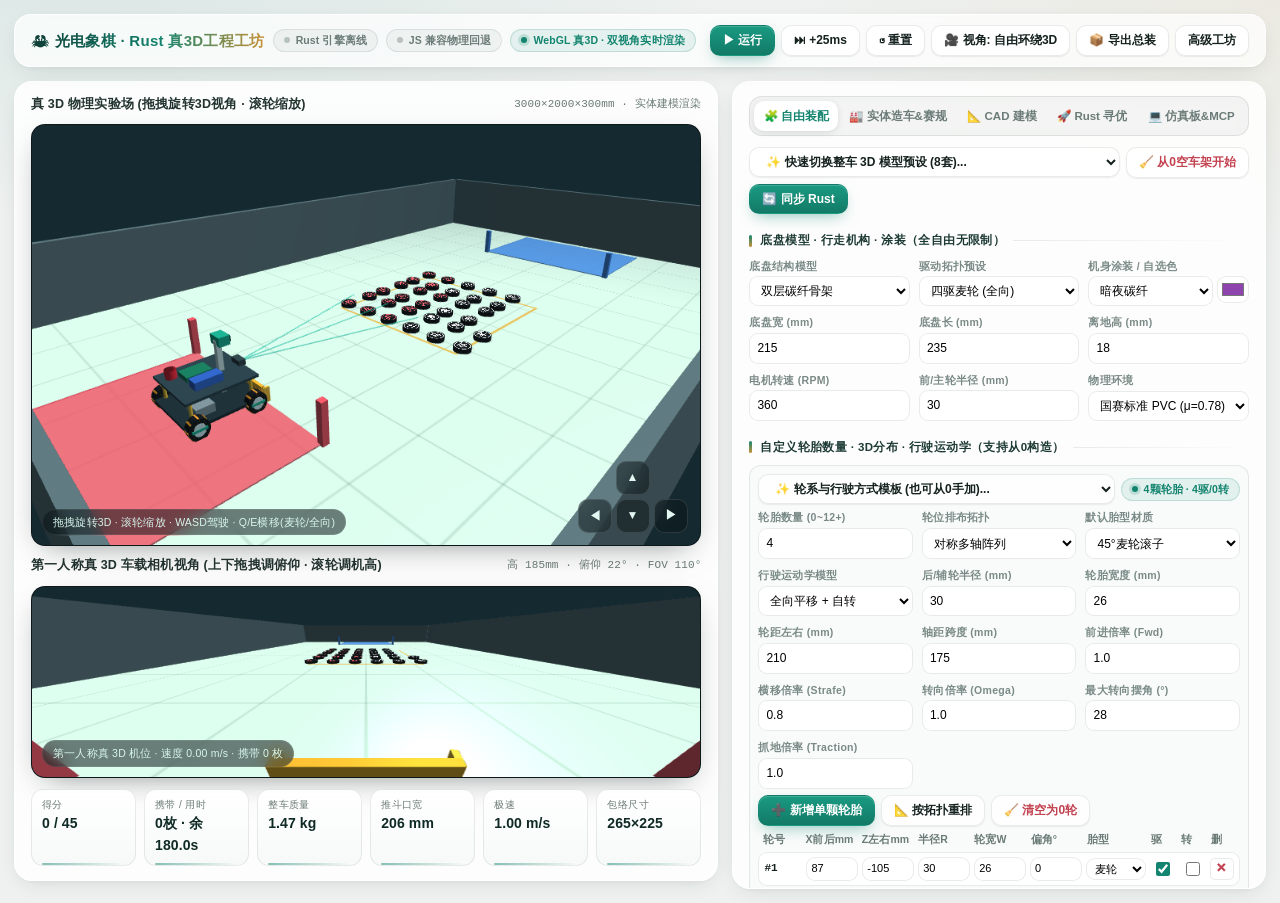
==== studio.html @ 33f1028c "feat: release Xiangqi Robot 3D Engineering Studio v1.0.0" ====
<!DOCTYPE html>
<html lang="zh-CN">
<head>
  <meta charset="UTF-8" />
  <meta name="viewport" content="width=device-width, initial-scale=1.0, maximum-scale=1.0, user-scalable=no" />
  <title>光电象棋 · Rust 真3D工程工坊</title>
  <link rel="icon" type="image/svg+xml" href="/favicon.svg" />
  <style>
    :root {
      --bg: #f3f7f5;
      --card: #ffffff;
      --ink: #132824;
      --muted: #5c7670;
      --line: #d6e4de;
      --mint: #0f9f84;
      --mint-soft: #e6f6f2;
      --red: #c93b4b;
      --dark: #0e1e24;
    }
    * { box-sizing: border-box; margin: 0; padding: 0; }
    body {
      font-family: -apple-system, BlinkMacSystemFont, "Segoe UI", "Microsoft YaHei", sans-serif;
      background: var(--bg);
      color: var(--ink);
      line-height: 1.4;
    }
    .app { max-width: 1420px; margin: 0 auto; padding: 10px; display: grid; gap: 10px; }
    .topbar {
      display: flex; flex-wrap: wrap; align-items: center; justify-content: space-between; gap: 8px;
      background: var(--card); border: 1px solid var(--line); border-radius: 12px; padding: 10px 14px;
    }
    .brand { display: flex; align-items: center; gap: 8px; flex-wrap: wrap; }
    .brand h1 { font-size: 16px; font-weight: 700; }
    .pill {
      font-size: 11px; font-weight: 700; padding: 3px 9px; border-radius: 999px;
      background: #edf3f0; color: var(--muted); border: 1px solid var(--line);
    }
    .pill.ok { background: var(--mint-soft); color: var(--mint); border-color: rgba(15,159,132,.35); }
    .actions { display: flex; gap: 6px; flex-wrap: wrap; align-items: center; }
    button, select, input, textarea { font: inherit; }
    .btn {
      border: 1px solid var(--line); background: #fff; color: var(--ink);
      padding: 6px 11px; border-radius: 8px; font-size: 12px; font-weight: 600; cursor: pointer;
    }
    .btn:hover { border-color: var(--mint); }
    .btn.primary { background: var(--mint); color: #fff; border-color: var(--mint); }
    .btn.gold { background: #f5b041; color: #1d1504; border-color: #e09c2b; }
    .btn.danger { color: var(--red); }
    .btn:disabled { opacity: .6; cursor: wait; }

    .main-grid { display: grid; grid-template-columns: 1.3fr 1fr; gap: 10px; align-items: start; }
    @media (max-width: 960px) { .main-grid { grid-template-columns: 1fr; } }

    .card {
      background: var(--card); border: 1px solid var(--line); border-radius: 12px;
      padding: 10px 12px; display: grid; gap: 8px;
    }
    .card-head { display: flex; justify-content: space-between; align-items: center; gap: 8px; flex-wrap: wrap; }
    .card-head h2 { font-size: 13px; font-weight: 700; }

    .canvas-wrap {
      position: relative; border-radius: 10px; overflow: hidden;
      border: 1px solid #28464d; background: #14252b;
    }
    #fieldCanvas { display: block; width: 100%; height: 390px; touch-action: none; cursor: grab; }
    #fieldCanvas:active { cursor: grabbing; }
    #camCanvas {
      display: block; width: 100%; height: 190px;
      border-radius: 8px; border: 1px solid #28464d; background: #0f1d22;
    }
    .cam-hud {
      position: absolute; left: 8px; bottom: 8px; padding: 3px 8px; border-radius: 6px;
      background: rgba(10, 24, 29, 0.72); color: #bdf5e4; font-size: 10.5px; pointer-events: none;
    }
    .dpad {
      position: absolute; right: 10px; bottom: 10px; display: grid;
      grid-template-columns: repeat(3, 30px); gap: 3px;
    }
    .dpad button {
      width: 30px; height: 30px; border: 1px solid rgba(189,245,228,.35); border-radius: 6px;
      background: rgba(14,30,36,.78); color: #bdf5e4; font-size: 12px; font-weight: 700; cursor: pointer;
    }
    .dpad button:active { background: var(--mint); color: #fff; }
    .telemetry {
      display: grid; grid-template-columns: repeat(6, minmax(0, 1fr)); gap: 6px;
    }
    @media (max-width: 640px) { .telemetry { grid-template-columns: repeat(3, minmax(0, 1fr)); } }
    .stat { background: #f6faf8; border: 1px solid var(--line); border-radius: 8px; padding: 6px 8px; }
    .stat span { display: block; font-size: 10px; color: var(--muted); }
    .stat strong { font-size: 13px; font-weight: 700; }

    .tabs { display: flex; gap: 6px; flex-wrap: wrap; }
    .tab-btn {
      flex: 1 1 auto; text-align: center; padding: 7px 10px; border-radius: 8px;
      border: 1px solid var(--line); background: #f6faf8; color: var(--muted);
      font-size: 12px; font-weight: 600; cursor: pointer;
    }
    .tab-btn.active { background: var(--mint); color: #fff; border-color: var(--mint); }
    .tab-pane { display: none; gap: 10px; }
    .tab-pane.active { display: grid; }

    .form-grid { display: grid; grid-template-columns: repeat(3, minmax(0, 1fr)); gap: 7px; }
    @media (max-width: 560px) { .form-grid { grid-template-columns: repeat(2, minmax(0, 1fr)); } }
    .field { display: grid; gap: 3px; }
    .field label { font-size: 10.5px; color: var(--muted); font-weight: 600; }
    .field input, .field select {
      width: 100%; min-width: 0; padding: 6px 7px; border: 1px solid var(--line);
      border-radius: 7px; background: #fff; font-size: 12px;
    }
    .section-title {
      font-size: 11px; font-weight: 700; color: var(--mint);
      border-bottom: 1px dashed var(--line); padding-bottom: 3px; margin-top: 2px;
    }
    .list-box { display: grid; gap: 6px; max-height: 190px; overflow-y: auto; }
    .list-item {
      display: flex; justify-content: space-between; align-items: center; gap: 8px;
      padding: 6px 8px; border: 1px solid var(--line); border-radius: 8px; background: #fafdfb; font-size: 11.5px;
    }
    .list-item small { display: block; color: var(--muted); font-size: 10px; }
    .wheel-card {
      background: #f6faf8; border: 1px solid var(--line); border-radius: 9px;
      padding: 8px; display: grid; gap: 6px;
    }
    .wheel-hdr, .wheel-row {
      display: grid;
      grid-template-columns: 38px repeat(5, minmax(0, 1fr)) 60px 26px 26px 24px;
      gap: 4px; align-items: center; font-size: 10.5px;
    }
    .wheel-hdr { color: var(--muted); font-weight: 700; padding: 0 5px; }
    .wheel-list { display: grid; gap: 4px; max-height: 185px; overflow-y: auto; }
    .wheel-row {
      background: #fff; border: 1px solid var(--line); border-radius: 7px; padding: 4px 5px;
    }
    .wheel-row input[type="number"], .wheel-row select {
      width: 100%; min-width: 0; padding: 3px 4px; border: 1px solid var(--line);
      border-radius: 5px; font-size: 11px; background: #fff;
    }
    .wheel-row input[type="checkbox"] { width: 14px; height: 14px; margin: 0 auto; cursor: pointer; accent-color: var(--mint); }
    .wheel-del {
      border: 1px solid var(--line); background: #fff; color: var(--red); border-radius: 5px;
      font-size: 11px; font-weight: 700; padding: 2px 0; cursor: pointer;
    }
    @media (max-width: 640px) {
      .wheel-hdr { display: none; }
      .wheel-row { grid-template-columns: repeat(4, minmax(0, 1fr)); }
    }
    .row-actions { display: flex; gap: 6px; flex-wrap: wrap; align-items: center; }
    .code-area {
      width: 100%; min-height: 130px; padding: 8px; border-radius: 8px;
      border: 1px solid #26424a; background: var(--dark); color: #bdf5e4;
      font-family: ui-monospace, Consolas, monospace; font-size: 11.5px; resize: vertical;
    }
    .log-box {
      max-height: 100px; overflow-y: auto; font-size: 11px; color: var(--muted);
      background: #f6faf8; border: 1px solid var(--line); border-radius: 8px; padding: 6px 8px;
      display: grid; gap: 3px;
    }
    .mono { font-family: ui-monospace, Consolas, monospace; font-size: 11px; }

    /* ================= 高级感视觉层 (Refined UI Layer) ================= */
    :root {
      --bg: #eef1f0;
      --card: rgba(255,255,255,0.86);
      --ink: #14211e;
      --muted: #6b7b77;
      --line: rgba(20,40,36,0.09);
      --mint: #13846f;
      --mint-soft: rgba(19,132,111,0.09);
      --gold: #c8923a;
      --red: #c2414f;
      --dark: #0d1719;
      --shadow-sm: 0 1px 2px rgba(16,32,28,.05), 0 1px 1px rgba(16,32,28,.03);
      --shadow-md: 0 6px 22px -8px rgba(16,40,34,.16), 0 2px 6px -2px rgba(16,40,34,.06);
      --ease: cubic-bezier(.2,.8,.2,1);
    }
    html { -webkit-font-smoothing: antialiased; }
    body {
      font-family: "Inter", "PingFang SC", "HarmonyOS Sans SC", "Microsoft YaHei UI", "Segoe UI", sans-serif;
      background:
        radial-gradient(1100px 520px at 8% -10%, rgba(19,132,111,.10), transparent 60%),
        radial-gradient(900px 480px at 100% 0%, rgba(200,146,58,.08), transparent 55%),
        var(--bg);
      background-attachment: fixed;
      letter-spacing: .1px;
    }
    .app { padding: 14px; gap: 14px; }
    .topbar {
      position: sticky; top: 10px; z-index: 20;
      background: rgba(255,255,255,.72);
      backdrop-filter: saturate(160%) blur(14px); -webkit-backdrop-filter: saturate(160%) blur(14px);
      border: 1px solid rgba(255,255,255,.7); border-radius: 16px; padding: 10px 16px;
      box-shadow: var(--shadow-md);
    }
    .brand h1 {
      font-size: 15px; font-weight: 750; letter-spacing: .3px;
      background: linear-gradient(90deg, #0e3d35, #13846f 55%, #c8923a);
      -webkit-background-clip: text; background-clip: text; color: transparent;
    }
    .pill {
      font-size: 10.5px; font-weight: 650; padding: 3px 10px;
      background: rgba(20,40,36,.04); border: 1px solid var(--line); color: var(--muted);
      display: inline-flex; align-items: center; gap: 6px;
    }
    .pill::before { content: ""; width: 6px; height: 6px; border-radius: 50%; background: #b7c2bf; }
    .pill.ok { background: var(--mint-soft); color: var(--mint); border-color: rgba(19,132,111,.18); }
    .pill.ok::before { background: var(--mint); box-shadow: 0 0 0 3px rgba(19,132,111,.18); animation: pulseDot 2.2s var(--ease) infinite; }
    @keyframes pulseDot { 0%,100% { box-shadow: 0 0 0 0 rgba(19,132,111,.35); } 50% { box-shadow: 0 0 0 5px rgba(19,132,111,0); } }

    .btn {
      border: 1px solid var(--line); background: rgba(255,255,255,.9); color: var(--ink);
      padding: 6px 12px; border-radius: 10px; font-size: 12px; font-weight: 600;
      box-shadow: var(--shadow-sm);
      transition: transform .18s var(--ease), box-shadow .18s var(--ease), border-color .18s, background .18s, color .18s;
    }
    .btn:hover { border-color: rgba(19,132,111,.35); transform: translateY(-1px); box-shadow: var(--shadow-md); }
    .btn:active { transform: translateY(0) scale(.98); }
    .btn.primary {
      background: linear-gradient(180deg, #1a9a82, #127a67); color: #fff; border-color: transparent;
      box-shadow: 0 6px 16px -6px rgba(19,132,111,.55), inset 0 1px 0 rgba(255,255,255,.18);
    }
    .btn.primary:hover { box-shadow: 0 10px 22px -8px rgba(19,132,111,.6), inset 0 1px 0 rgba(255,255,255,.2); }
    .btn.gold {
      background: linear-gradient(180deg, #e2b25c, #c8923a); color: #2a1c05; border-color: transparent;
      box-shadow: 0 6px 16px -6px rgba(200,146,58,.55), inset 0 1px 0 rgba(255,255,255,.3);
    }
    .btn.danger { color: var(--red); }
    .btn.danger:hover { border-color: rgba(194,65,79,.35); background: rgba(194,65,79,.05); }
    select.btn { padding-right: 26px; }

    .main-grid { gap: 14px; grid-template-columns: minmax(0,1.32fr) minmax(0,1fr); }
    @media (max-width: 960px) { .main-grid { grid-template-columns: 1fr; } }
    .card {
      background: var(--card);
      backdrop-filter: blur(10px); -webkit-backdrop-filter: blur(10px);
      border: 1px solid rgba(255,255,255,.75); border-radius: 18px;
      padding: 14px 16px; gap: 11px; box-shadow: var(--shadow-md);
    }
    .main-grid > .card:last-child { position: sticky; top: 78px; max-height: calc(100vh - 92px); overflow-y: auto; }
    .card-head h2 { font-size: 12.5px; font-weight: 700; color: #22332f; letter-spacing: .2px; }
    .card-head .mono { color: var(--muted); }

    .canvas-wrap {
      border-radius: 14px; border: 1px solid rgba(13,23,25,.6); background: #0f1b1e;
      box-shadow: inset 0 0 0 1px rgba(255,255,255,.04), 0 10px 30px -14px rgba(8,20,18,.55);
    }
    #fieldCanvas { height: 420px; }
    #camCanvas { border-radius: 12px; border: none; }
    .cam-hud {
      left: 10px; bottom: 10px; padding: 5px 10px; border-radius: 999px;
      background: rgba(10,20,22,.55); backdrop-filter: blur(8px); -webkit-backdrop-filter: blur(8px);
      border: 1px solid rgba(255,255,255,.08); color: #d6f5ec; font-size: 10.5px; letter-spacing: .2px;
    }
    .dpad { right: 12px; bottom: 12px; grid-template-columns: repeat(3, 34px); gap: 4px; }
    .dpad button {
      width: 34px; height: 34px; border-radius: 10px; border: 1px solid rgba(255,255,255,.12);
      background: rgba(10,20,22,.5); backdrop-filter: blur(8px); -webkit-backdrop-filter: blur(8px);
      color: #e2f7f1; transition: background .15s, transform .15s var(--ease);
    }
    .dpad button:hover { background: rgba(19,132,111,.55); }
    .dpad button:active { transform: scale(.92); background: var(--mint); }

    .telemetry { gap: 8px; }
    .stat {
      position: relative; overflow: hidden;
      background: linear-gradient(180deg, rgba(255,255,255,.95), rgba(246,249,248,.9));
      border: 1px solid var(--line); border-radius: 12px; padding: 8px 10px;
      transition: transform .2s var(--ease), box-shadow .2s var(--ease);
    }
    .stat::after {
      content: ""; position: absolute; left: 10px; right: 10px; bottom: 0; height: 2px; border-radius: 2px;
      background: linear-gradient(90deg, var(--mint), transparent); opacity: .5;
    }
    .stat:hover { transform: translateY(-2px); box-shadow: var(--shadow-md); }
    .stat span { font-size: 10px; letter-spacing: .4px; text-transform: uppercase; }
    .stat strong { font-size: 14px; font-weight: 750; font-variant-numeric: tabular-nums; color: #0f2a25; }

    .tabs {
      position: sticky; top: -14px; z-index: 5;
      display: flex; gap: 2px; padding: 4px; border-radius: 13px;
      background: rgba(20,40,36,.05); border: 1px solid var(--line);
      backdrop-filter: blur(10px); -webkit-backdrop-filter: blur(10px);
    }
    .tab-btn {
      border: none; background: transparent; color: var(--muted); border-radius: 10px;
      padding: 7px 8px; font-size: 11.5px; font-weight: 650; white-space: nowrap;
      transition: background .22s var(--ease), color .22s, box-shadow .22s var(--ease);
    }
    .tab-btn:hover { color: var(--ink); background: rgba(255,255,255,.55); }
    .tab-btn.active { background: #fff; color: var(--mint); box-shadow: 0 2px 8px -2px rgba(16,40,34,.18); border: none; }
    .tab-pane.active { animation: paneIn .32s var(--ease); }
    @keyframes paneIn { from { opacity: 0; transform: translateY(6px); } to { opacity: 1; transform: none; } }

    .form-grid { gap: 9px; }
    .field label { font-size: 10.5px; letter-spacing: .3px; color: #7a8a86; }
    .field input, .field select, .wheel-row input[type="number"], .wheel-row select {
      border: 1px solid var(--line); border-radius: 9px; background: rgba(255,255,255,.95);
      transition: border-color .18s, box-shadow .18s;
    }
    .field input:focus, .field select:focus, .wheel-row input:focus, .wheel-row select:focus, .code-area:focus {
      outline: none; border-color: rgba(19,132,111,.5); box-shadow: 0 0 0 3px rgba(19,132,111,.12);
    }
    input[type="checkbox"] { accent-color: var(--mint); }
    .section-title {
      display: flex; align-items: center; gap: 8px;
      font-size: 11.5px; font-weight: 750; color: #1d3a34; letter-spacing: .4px;
      border-bottom: none; padding: 4px 0 0; margin-top: 4px;
    }
    .section-title::before { content: ""; width: 3px; height: 12px; border-radius: 3px; background: linear-gradient(180deg, var(--mint), var(--gold)); }
    .section-title::after { content: ""; flex: 1; height: 1px; background: linear-gradient(90deg, var(--line), transparent); }

    .list-box { gap: 5px; }
    .list-item {
      border: 1px solid var(--line); border-radius: 10px; background: rgba(255,255,255,.8);
      padding: 7px 10px; transition: border-color .18s, background .18s, transform .18s var(--ease);
    }
    .list-item:hover { border-color: rgba(19,132,111,.28); background: #fff; transform: translateX(2px); }
    .wheel-card { background: rgba(246,249,248,.7); border-radius: 12px; border: 1px solid var(--line); }
    .wheel-row { border-radius: 9px; border: 1px solid var(--line); transition: border-color .18s; }
    .wheel-row:hover { border-color: rgba(19,132,111,.3); }
    .code-area {
      border-radius: 12px; border: 1px solid rgba(255,255,255,.06); background: #0d1719; color: #c9f2e5;
      line-height: 1.55; padding: 10px 12px; box-shadow: inset 0 1px 6px rgba(0,0,0,.35);
    }
    .log-box {
      border-radius: 11px; background: rgba(246,249,248,.75); border: 1px solid var(--line); padding: 7px 10px;
    }
    .log-box > div { animation: logIn .28s var(--ease); }
    @keyframes logIn { from { opacity: 0; transform: translateX(-4px); } to { opacity: 1; transform: none; } }
    #serialMonitor, #refScoreboard { border-radius: 11px !important; background: #0d1719 !important; border: 1px solid rgba(255,255,255,.05); }
    #boardTeleHud, #inspectReport { border-radius: 10px !important; background: rgba(246,249,248,.85) !important; border: 1px solid var(--line) !important; }

    ::-webkit-scrollbar { width: 8px; height: 8px; }
    ::-webkit-scrollbar-thumb { background: rgba(20,40,36,.16); border-radius: 8px; border: 2px solid transparent; background-clip: padding-box; }
    ::-webkit-scrollbar-thumb:hover { background: rgba(19,132,111,.4); background-clip: padding-box; border: 2px solid transparent; }
    ::-webkit-scrollbar-track { background: transparent; }
    ::selection { background: rgba(19,132,111,.18); }
    #toastWrap { position: fixed; right: 18px; bottom: 18px; z-index: 100; display: grid; gap: 8px; pointer-events: none; max-width: min(420px, calc(100vw - 36px)); }
    .toast {
      padding: 10px 14px; border-radius: 12px; font-size: 12px; font-weight: 600; color: #e9f7f2;
      background: rgba(13,23,25,.82); backdrop-filter: blur(12px); -webkit-backdrop-filter: blur(12px);
      border: 1px solid rgba(255,255,255,.08); border-left: 3px solid var(--mint);
      box-shadow: 0 12px 30px -12px rgba(0,0,0,.5);
      opacity: 0; transform: translateY(10px) scale(.97); transition: opacity .3s var(--ease), transform .3s var(--ease);
    }
    .toast.show { opacity: 1; transform: none; }
    .toast[data-kind="warn"] { border-left-color: #e0626f; }
    .toast[data-kind="gold"] { border-left-color: var(--gold); background: linear-gradient(90deg, rgba(60,42,12,.88), rgba(13,23,25,.85)); }
    @media (prefers-reduced-motion: reduce) { * { animation: none !important; transition: none !important; } }
  </style>
</head>
<body>
  <div class="app">
    <header class="topbar">
      <div class="brand">
        <h1>🦀 光电象棋 · Rust 真3D工程工坊</h1>
        <span class="pill" id="rustPill">连接 Rust 内核中...</span>
        <span class="pill" id="wasmPill">WASM 物理加载中...</span>
        <span class="pill ok">WebGL 真3D · 双视角实时渲染</span>
      </div>
      <div class="actions">
        <button class="btn primary" id="runBtn">▶ 运行</button>
        <button class="btn" id="stepBtn">⏭ +25ms</button>
        <button class="btn" id="resetBtn">↺ 重置</button>
        <button class="btn" id="camModeBtn">🎥 视角: 自由环绕3D</button>
        <button class="btn" id="exportJsonBtn">📦 导出总装</button>
        <a class="btn" href="3d.html" style="text-decoration:none;">高级工坊</a>
      </div>
    </header>

    <div class="main-grid">
      <!-- 左侧：真3D WebGL 物理视口 + 第一人称真3D车载相机 -->
      <section class="card">
        <div class="card-head">
          <h2>真 3D 物理实验场 (拖拽旋转3D视角 · 滚轮缩放)</h2>
          <span class="mono" id="fieldMeta">3000×2000×300mm · 实体建模渲染</span>
        </div>
        <div class="canvas-wrap">
          <canvas id="fieldCanvas" width="900" height="520"></canvas>
          <div class="cam-hud" id="orbitHud">拖拽旋转3D · 滚轮缩放 · WASD驾驶 · Q/E横移(麦轮/全向)</div>
          <div class="dpad" aria-label="3D驾驶方向键">
            <span></span><button id="padUp" title="前进 (W)">▲</button><span></span>
            <button id="padLeft" title="左转 (A)">◀</button><button id="padDown" title="后退 (S)">▼</button><button id="padRight" title="右转 (D)">▶</button>
          </div>
        </div>
        <div class="card-head">
          <h2>第一人称真 3D 车载相机视角 (上下拖拽调俯仰 · 滚轮调机高)</h2>
          <span class="mono" id="camMeta">高 185mm · 俯仰 22° · FOV 110°</span>
        </div>
        <div class="canvas-wrap">
          <canvas id="camCanvas" width="720" height="240" style="cursor:ns-resize;"></canvas>
          <div class="cam-hud" id="fpHud">第一人称真 3D 机位 · 速度 0.00 m/s · 携带 0 枚</div>
        </div>
        <div class="telemetry">
          <div class="stat"><span>得分</span><strong id="tScore">0 / 45</strong></div>
          <div class="stat"><span>携带 / 用时</span><strong id="tTime">0枚 · 0.0s</strong></div>
          <div class="stat"><span>整车质量</span><strong id="tMass">1.47 kg</strong></div>
          <div class="stat"><span>推斗口宽</span><strong id="tMouth">206 mm</strong></div>
          <div class="stat"><span>极速</span><strong id="tSpeed">1.00 m/s</strong></div>
          <div class="stat"><span>包络尺寸</span><strong id="tEnv">265×225</strong></div>
        </div>
      </section>

      <!-- 右侧：极简四标签高自由度工作台 -->
      <section class="card">
        <div class="tabs">
          <button class="tab-btn active" data-tab="modules">🧩 自由装配</button>
          <button class="tab-btn" data-tab="workshop">🏭 实体造车&赛规</button>
          <button class="tab-btn" data-tab="cad">📐 CAD 建模</button>
          <button class="tab-btn" data-tab="opt">🚀 Rust 寻优</button>
          <button class="tab-btn" data-tab="code">💻 仿真板&MCP</button>
        </div>

        <div class="tab-pane active" id="tab-modules">
          <div class="row-actions">
            <select id="mModelPreset" class="btn" style="flex:1;">
              <option value="">✨ 快速切换整车 3D 模型预设 (8套)...</option>
              <option value="std_mecanum">🏁 标准竞赛麦轮推斗车</option>
              <option value="roller_blitz">⚡ 高速滚筒三连收割机</option>
              <option value="tank_conveyor">🛡️ 重装履带传送带战车 (4枚连运)</option>
              <option value="gate_radar">📡 门笼斗+集棋箱+360°雷达旗舰车 (6枚连运)</option>
              <option value="hex_vacuum">🌀 八边全向负压吸盘无人机车</option>
              <option value="arm_forklift">🦾 桁架六驱仿生机械臂采集车</option>
              <option value="vplow_turbo">🚀 6S高压V型破阵犁+尾风扇狂暴车</option>
              <option value="stealth_gripper">🏎️ 超低重心装甲液压剪钳突击车</option>
            </select>
            <button class="btn danger" id="scratchZeroBtn" title="清空所有预置轮系与收集器，从零块底盘开始自由造车">🧹 从0空车架开始</button>
            <button class="btn primary" id="syncModulesBtn">🔄 同步 Rust</button>
          </div>

          <div class="section-title">底盘模型 · 行走机构 · 涂装（全自由无限制）</div>
          <div class="form-grid">
            <div class="field"><label>底盘结构模型</label>
              <select id="mChassisStyle">
                <option value="dual_deck">双层碳纤骨架</option>
                <option value="truss_cage">轻量化桁架笼</option>
                <option value="armored_box">全包竞赛装甲箱</option>
                <option value="hex_open">六边全向开放盘</option>
                <option value="low_rider">超低重心尾翼盘</option>
              </select>
            </div>
            <div class="field"><label>驱动拓扑预设</label>
              <select id="mDrive">
                <option value="mecanum">四驱麦轮 (全向)</option>
                <option value="omni">四轮全向轮</option>
                <option value="rwd_caster">后驱+前万向轮</option>
                <option value="tracked">双履带重装底盘</option>
                <option value="six_wd">六驱越野高推力</option>
              </select>
            </div>
            <div class="field"><label>机身涂装 / 自选色</label>
              <div style="display:flex;gap:4px;">
                <select id="mThemeColor" style="flex:1;">
                  <option value="carbon">暗夜碳纤</option>
                  <option value="titanium">钛银战甲</option>
                  <option value="rescue">工程橙黑</option>
                  <option value="cobalt">钴蓝电控</option>
                  <option value="olive">战术军绿</option>
                  <option value="custom">自定义色</option>
                </select>
                <input type="color" id="mCustomHex" value="#8e44ad" title="自选机身主色" style="width:32px;padding:2px;cursor:pointer;" />
              </div>
            </div>
            <div class="field"><label>底盘宽 (mm)</label><input type="number" id="mChassisW" value="215" step="5" /></div>
            <div class="field"><label>底盘长 (mm)</label><input type="number" id="mChassisL" value="235" step="5" /></div>
            <div class="field"><label>离地高 (mm)</label><input type="number" id="mGroundClear" value="18" step="2" /></div>
            <div class="field"><label>电机转速 (RPM)</label><input type="number" id="mRpm" value="360" step="20" /></div>
            <div class="field"><label>前/主轮半径 (mm)</label><input type="number" id="mWheelR" value="30" step="2" /></div>
            <div class="field"><label>物理环境</label>
              <select id="mPreset">
                <option value="standard">国赛标准 PVC (μ=0.78)</option>
                <option value="slippery">湿滑亚克力 (μ=0.32)</option>
                <option value="bouncy">高弹性碰撞 (e=0.82)</option>
                <option value="heavy">80g 重棋负载</option>
              </select>
            </div>
          </div>

          <div class="section-title">自定义轮胎数量 · 3D分布 · 行驶运动学（支持从0构造）</div>
          <div class="wheel-card">
            <div class="row-actions">
              <select id="mWheelTemplate" class="btn" style="flex:1;">
                <option value="">✨ 轮系与行驶方式模板 (也可从0手加)...</option>
                <option value="blank_zero">🧹 【从0开始】0轮裸车架 (逐颗手工加轮)</option>
                <option value="mecanum_4w">4轮 · 四驱麦克纳姆全向 (直行/旋转/平移)</option>
                <option value="kiwi_3w">3轮 · 120°三角全向阵列 (Kiwi极速全向)</option>
                <option value="balance_2w">2轮 · 双轮自平衡倒立摆底盘 (动态俯仰)</option>
                <option value="ackermann_4w">4轮 · 前阿克曼转向+后宽胎竞速赛车</option>
                <option value="crab_4ws">4轮 · 双阿克曼四轮独立转向 (小半径+蟹行)</option>
                <option value="rocker_6wd">6轮 · 六驱摇臂深齿越野高推力底盘</option>
                <option value="octo_8wd">8轮 · 八驱重装多轴装甲战车</option>
                <option value="diamond_4w">4轮 · 菱形中驱+前后万向球底盘</option>
                <option value="tracked_tank">双履带 · 六负重轮重装履带底盘</option>
              </select>
              <span class="pill ok" id="wheelSummaryBadge">4颗轮胎 · 4驱/0转</span>
            </div>
            <div class="form-grid">
              <div class="field"><label>轮胎数量 (0~12+)</label><input type="number" id="mWheelCount" value="4" min="0" max="16" step="1" /></div>
              <div class="field"><label>轮位排布拓扑</label>
                <select id="mWheelLayout">
                  <option value="symmetric_axles">对称多轴阵列</option>
                  <option value="radial_omni">120°/环形全向阵</option>
                  <option value="delta_tri">前一后二三角</option>
                  <option value="diamond">菱形四方位阵</option>
                  <option value="staggered">错位越野窄宽轴</option>
                  <option value="tracked">履带负重轮列</option>
                  <option value="manual_free">纯手动逐颗坐标</option>
                </select>
              </div>
              <div class="field"><label>默认胎型材质</label>
                <select id="mTireType">
                  <option value="mecanum">45°麦轮滚子</option>
                  <option value="omni">双排全向轮</option>
                  <option value="rubber">竞速热熔胶胎</option>
                  <option value="offroad">深齿越野钉胎</option>
                  <option value="caster">万向从动球轮</option>
                  <option value="tracked">重装履带齿块</option>
                </select>
              </div>
              <div class="field"><label>行驶运动学模型</label>
                <select id="mLocoMode">
                  <option value="holonomic_strafe">全向平移 + 自转</option>
                  <option value="diff_skid">双侧差速 / 滑移</option>
                  <option value="ackermann_front">前阿克曼转向</option>
                  <option value="ackermann_4ws">四轮双阿克曼蟹行</option>
                  <option value="self_balance_2w">双轮自平衡动态俯仰</option>
                  <option value="custom_vector">全自定义矢量倍率</option>
                </select>
              </div>
              <div class="field"><label>后/辅轮半径 (mm)</label><input type="number" id="mRearWheelR" value="30" min="8" step="2" /></div>
              <div class="field"><label>轮胎宽度 (mm)</label><input type="number" id="mWheelW" value="26" min="8" step="2" /></div>
              <div class="field"><label>轮距左右 (mm)</label><input type="number" id="mWheelTrack" value="210" min="40" step="5" /></div>
              <div class="field"><label>轴距跨度 (mm)</label><input type="number" id="mWheelBase" value="175" min="20" step="5" /></div>
              <div class="field"><label>前进倍率 (Fwd)</label><input type="number" id="mFwdGain" value="1.0" min="0.1" step="0.1" /></div>
              <div class="field"><label>横移倍率 (Strafe)</label><input type="number" id="mStrafeGain" value="0.8" min="0" step="0.1" /></div>
              <div class="field"><label>转向倍率 (Omega)</label><input type="number" id="mOmegaGain" value="1.0" min="0.1" step="0.1" /></div>
              <div class="field"><label>最大转向摆角 (°)</label><input type="number" id="mSteerDeg" value="28" min="0" max="85" step="2" /></div>
              <div class="field"><label>抓地倍率 (Traction)</label><input type="number" id="mTractionGain" value="1.0" min="0.1" step="0.1" /></div>
            </div>
            <div class="row-actions">
              <button class="btn primary" id="addWheelBtn">➕ 新增单颗轮胎</button>
              <button class="btn" id="relayoutWheelsBtn">📐 按拓扑重排</button>
              <button class="btn danger" id="clearWheelsBtn">🧹 清空为0轮</button>
            </div>
            <div class="wheel-hdr">
              <span>轮号</span><span>X前后mm</span><span>Z左右mm</span><span>半径R</span><span>轮宽W</span><span>偏角°</span><span>胎型</span><span>驱</span><span>转</span><span>删</span>
            </div>
            <div class="wheel-list" id="customWheelList"></div>
          </div>

          <div class="section-title">收集装置模型 (11种 + 无收集器) · 侧翼 · 车载相机</div>
          <div class="form-grid">
            <div class="field"><label>收集装置模型</label>
              <select id="mDeviceKind">
                <option value="u_scoop">U型导流推斗</option>
                <option value="none">无收集装置 (从0裸车/仅靠车体或CAD件)</option>
                <option value="roller">主动滚筒吸纳轮 (3枚)</option>
                <option value="conveyor">斜坡传送带收子舱 (4枚)</option>
                <option value="funnel_gate">电动开合门笼斗 (4枚)</option>
                <option value="gripper">双臂机械夹爪 (2枚)</option>
                <option value="pincer_claw">重型液压剪式钳 (3枚)</option>
                <option value="vacuum">负压风道吸盘 (3枚)</option>
                <option value="brush">双排旋转毛刷</option>
                <option value="forklift">电动双叉升降铲 (2枚)</option>
                <option value="mag_arm">三自由度仿生机械臂 (2枚)</option>
                <option value="plow_v">高速 V 型破阵犁</option>
              </select>
            </div>
            <div class="field"><label>装置宽 (mm)</label><input type="number" id="mScoopW" value="180" step="5" /></div>
            <div class="field"><label>装置离地 (mm)</label><input type="number" id="mMountY" value="2" step="2" /></div>
            <div class="field"><label>左翼深 (mm)</label><input type="number" id="mLwD" value="20" step="2" /></div>
            <div class="field"><label>左翼张角 (°)</label><input type="number" id="mLwS" value="10" step="2" /></div>
            <div class="field"><label>右翼深 (mm)</label><input type="number" id="mRwD" value="20" step="2" /></div>
            <div class="field"><label>右翼张角 (°)</label><input type="number" id="mRwS" value="10" step="2" /></div>
            <div class="field"><label>相机高 (mm)</label><input type="number" id="mCamH" value="185" step="5" /></div>
            <div class="field"><label>相机俯仰 (°)</label><input type="number" id="mCamP" value="22" step="2" /></div>
            <div class="field"><label>相机 FOV (°)</label><input type="number" id="mCamFov" value="110" step="5" /></div>
            <div class="field"><label>静摩擦 μ</label><input type="number" id="mMu" value="0.78" step="0.05" /></div>
          </div>

          <div class="section-title">拓展硬件 · 传感套件 · 动力电池 · 对抗与布棋</div>
          <div class="form-grid">
            <div class="field"><label>后置/辅助模块</label>
              <select id="mRearMod">
                <option value="none">无 (极轻)</option>
                <option value="storage_bin">后置集棋翻斗箱 (+2枚)</option>
                <option value="counterweight">钨钢防滑配重 (+0.35kg)</option>
                <option value="turbo_fan">尾部涵道下压风扇 (+18%速)</option>
                <option value="dual_scoop">前后双头双向收集铲</option>
              </select>
            </div>
            <div class="field"><label>传感光电套件</label>
              <select id="mSensorSuite">
                <option value="laser3">3路安全激光 + 单目</option>
                <option value="lidar360">360°顶部旋转激光雷达</option>
                <option value="stereo_cam">双目立体视觉云台</option>
                <option value="omni_ir">5路宽域激光 + 红外阵</option>
              </select>
            </div>
            <div class="field"><label>动力电池方案</label>
              <select id="mBatterySpec">
                <option value="3s_1500">3S 11.1V 轻量锂电</option>
                <option value="4s_2200">4S 14.8V 竞速高压 (+26%)</option>
                <option value="6s_hv">6S 22.2V 狂暴高压 (+55%)</option>
                <option value="2s_ultralight">2S 7.4V 极轻碳包</option>
              </select>
            </div>
            <div class="field"><label>赛制对抗模式</label>
              <select id="mMatchMode">
                <option value="solo">单车自由探索/调优</option>
                <option value="versus">红蓝双车3D同场对抗 (AI)</option>
              </select>
            </div>
            <div class="field"><label>棋子初始阵型</label>
              <select id="mLayoutMode">
                <option value="grid">标准中央矩阵</option>
                <option value="scatter">全场随机散落</option>
                <option value="ring">环形包围阵型</option>
                <option value="corridor">狭长走廊障碍阵</option>
              </select>
            </div>
          </div>
        </div>

        <div class="tab-pane" id="tab-workshop">
          <div class="section-title">① 真实硬件选件 &amp; BOM 采购清单</div>
          <div class="list-box" id="bomCatalogList" style="max-height:135px;"></div>
          <div class="row-actions">
            <span class="mono" id="bomSummary" style="flex:1;color:var(--mint);">BOM: 0 件 · 0g · ¥0</span>
            <button class="btn primary" id="applyBomBtn">⚙️ 装机同步硬件</button>
            <button class="btn" id="exportBomCsvBtn">📄 导出 BOM.csv</button>
          </div>

          <div class="section-title">② FDM 3D 打印机切片 &amp; 逐层打印仿真</div>
          <div class="form-grid">
            <div class="field"><label>待打印结构件</label>
              <select id="prPart">
                <option value="chassis_frame">双层底盘主框架</option>
                <option value="front_scoop">前部收集推斗</option>
                <option value="cam_mount">K230 相机俯仰支架</option>
                <option value="motor_bracket">电机固定座 ×4</option>
                <option value="battery_cage">锂电池防撞仓</option>
              </select>
            </div>
            <div class="field"><label>3D 打印耗材</label>
              <select id="prMat">
                <option value="pla">PLA (1.24g/cm³ · ¥0.09/g)</option>
                <option value="petg" selected>PETG (1.27g/cm³ · 韧性强)</option>
                <option value="abs">ABS (1.04g/cm³ · 耐温轻质)</option>
                <option value="pla_cf">PLA-CF 碳纤增强 (极刚性)</option>
              </select>
            </div>
            <div class="field"><label>层高 / 填充率</label>
              <div style="display:grid;grid-template-columns:1fr 1fr;gap:3px;">
                <select id="prLayer">
                  <option value="0.12">0.12mm 精打</option>
                  <option value="0.20" selected>0.20mm 标准</option>
                  <option value="0.28">0.28mm 快速</option>
                </select>
                <select id="prInfill">
                  <option value="15">15% 轻量化</option>
                  <option value="25" selected>25% 竞赛</option>
                  <option value="40">40% 加强</option>
                  <option value="80">80% 重载</option>
                </select>
              </div>
            </div>
          </div>
          <div class="row-actions">
            <button class="btn primary" id="prStartBtn">🖨️ 开始 3D 打印</button>
            <button class="btn" id="prStlBtn">📐 导出打印 STL</button>
            <span class="mono" id="prStats" style="flex:1;color:var(--muted);">待切片</span>
          </div>
          <div style="height:8px;background:#e3ece9;border-radius:999px;overflow:hidden;">
            <div id="prBar" style="height:100%;width:0%;background:linear-gradient(90deg,#1a7a68,#d48a1f);transition:width .08s;"></div>
          </div>
          <div class="mono" id="printedList" style="color:var(--muted);">已打印入库零件: 无</div>

          <div class="section-title">③ 实车安装制作 6 步工序单</div>
          <div class="list-box" id="buildStepsList" style="max-height:120px;"></div>
          <div class="row-actions">
            <label style="font-size:11px;display:flex;align-items:center;gap:4px;cursor:pointer;">
              <input type="checkbox" id="strictRealMode" /> 🔒 启用真实制作约束 (需打印+装调+检录合格才可发车)
            </label>
            <button class="btn gold" id="autoBuildAllBtn">⚡ 一键完成装调与检录</button>
          </div>

          <div class="section-title">④ 全国光电设计竞赛 · 官方规则裁判与检录</div>
          <div class="row-actions">
            <select id="ruleModeSelect" class="btn" style="flex:1;">
              <option value="official_180">🏆 官方标准赛 (180s · 误推黑棋-3分 · 300mm限框)</option>
              <option value="official_120">⏱️ 官方冲刺赛 (120s · 误推黑棋-3分 · 300mm限框)</option>
              <option value="free">🧪 自由调试模式 (无限时 · 不锁发车)</option>
            </select>
            <button class="btn primary" id="inspectBtn">📋 官方检录</button>
            <button class="btn danger" id="refResetBtn">🚩 裁判复位(+5s)</button>
          </div>
          <div class="mono" id="inspectReport" style="padding:5px 8px;background:#f4f9f7;border:1px solid var(--line);border-radius:6px;color:var(--ink);">检录状态: 待检录（点击「官方检录」检测 300×300×300mm 限框、限重与出发区）</div>
          <div class="mono" id="refScoreboard" style="padding:5px 8px;background:#0e1e24;color:#8cf7d8;border-radius:6px;">官方计分板: 净得分 0 (红棋 +0 · 误推黑棋 0枚 -0 · 罚时 +0s) · 剩余 180.0s</div>

          <div class="section-title">⑤ 战绩排行榜 (本地保存 Top 10)</div>
          <div class="list-box" id="matchHistory" style="max-height:150px;"></div>
          <div class="row-actions">
            <span class="mono" style="flex:1;color:var(--muted);">快捷键: 空格 运行/暂停 · R 重置 · C 切视角 · 1-5 切标签 · I 检录</span>
            <button class="btn danger" id="clearHistoryBtn">清空战绩</button>
          </div>
        </div>

        <div class="tab-pane" id="tab-cad">
          <div class="form-grid">
            <div class="field"><label>零件名称</label><input type="text" id="cName" value="自定义碳纤护板" /></div>
            <div class="field"><label>截面类型 (8种)</label>
              <select id="cKind">
                <option value="chamfered_rect">倒角开孔板</option>
                <option value="u_scoop">非对称 U 型推斗</option>
                <option value="l_bracket">L 型加强支架</option>
                <option value="hex_plate">六边形轻量化平台</option>
                <option value="gear_wheel">参数化齿轮 / 编码盘</option>
                <option value="ring_flange">法兰圆环 / 镜头护罩</option>
                <option value="u_channel">U 型槽钢 / 电池框</option>
                <option value="polygon">自定义多边形 JSON</option>
              </select>
            </div>
            <div class="field"><label>吸附接口</label>
              <select id="cPort">
                <option value="top_deck">顶板 (top_deck)</option>
                <option value="front_bulkhead">前缘 (front_bulkhead)</option>
                <option value="bottom_deck">底板 (bottom_deck)</option>
                <option value="axle_station">轴站 (axle_station)</option>
              </select>
            </div>
            <div class="field"><label>宽 / 外径 (mm)</label><input type="number" id="cW" value="180" step="5" /></div>
            <div class="field"><label>长 (mm)</label><input type="number" id="cL" value="90" step="5" /></div>
            <div class="field"><label>厚 (mm)</label><input type="number" id="cT" value="5" step="1" /></div>
            <div class="field"><label>密度 (kg/m³)</label><input type="number" id="cDensity" value="1550" step="50" /></div>
            <div class="field"><label>偏移 X / Y (mm)</label>
              <div style="display:grid;grid-template-columns:1fr 1fr;gap:3px;">
                <input type="number" id="cOx" value="0" step="2" />
                <input type="number" id="cOy" value="6" step="2" />
              </div>
            </div>
            <div class="field"><label>偏移 Z / 偏航 / 色</label>
              <div style="display:grid;grid-template-columns:1fr 1fr 28px;gap:3px;">
                <input type="number" id="cOz" value="0" step="2" title="Z前后偏移(mm)" />
                <input type="number" id="cYaw" value="0" step="15" title="偏航角(°)" />
                <input type="color" id="cColor" value="#2d9279" title="零件颜色" style="padding:1px;cursor:pointer;" />
              </div>
            </div>
          </div>
          <div class="field" id="cPolyWrap" style="display:none;">
            <label>多边形点阵 (米)</label>
            <input type="text" id="cPoly" value='[{"x":-0.08,"z":-0.05},{"x":0.08,"z":-0.05},{"x":0.10,"z":0.06},{"x":-0.10,"z":0.06}]' />
          </div>
          <div class="row-actions">
            <button class="btn primary" id="cadExtrudeBtn">🧩 Rust 拉伸并3D装配</button>
            <button class="btn" id="expChassisStlBtn">📐 底盘 STL</button>
            <button class="btn" id="expScoopStlBtn">📐 推斗 STL</button>
            <span class="mono" id="cadStats" style="color:var(--mint);"></span>
          </div>
          <div class="list-box" id="cadList">
            <div class="list-item"><span>暂无自定义 CAD 拼装件</span></div>
          </div>
        </div>

        <div class="tab-pane" id="tab-opt">
          <div class="row-actions">
            <button class="btn gold" id="optRunBtn">🦀 Rust 多核并行寻优 (16预设+进化寻优×4种子)</button>
            <button class="btn" id="headlessRunBtn">⚡ 运行单场 120s 物理评估</button>
          </div>
          <div class="mono" id="optStatus">点击上方按钮，直接在 Rust 原生引擎并行评估并排序最优结构。</div>
          <div class="list-box" id="optList"></div>
        </div>

        <div class="tab-pane" id="tab-code">
          <div class="form-grid">
            <div class="field"><label>仿真主控板型号</label>
              <select id="boardType">
                <option value="K230_LINUX">CanMV K230 视觉主控</option>
                <option value="STM32_F4">STM32F407 实时电控板</option>
                <option value="ESP32_S3">ESP32-S3 双核全向主控</option>
                <option value="ARDUINO_MEGA">Arduino Mega 2560</option>
              </select>
            </div>
            <div class="field"><label>编程语言兼容模式</label>
              <select id="codeLang">
                <option value="arduino_c">C / Arduino (setup / loop)</option>
                <option value="micropython">Python / K230 MicroPython</option>
                <option value="js_sdk">JavaScript 硬件 SDK / decide</option>
              </select>
            </div>
            <div class="field"><label>主控频率 (Hz)</label>
              <input type="number" id="boardHz" value="50" min="10" max="200" step="10" />
            </div>
          </div>
          <div class="row-actions">
            <select id="strategyPreset" class="btn" style="flex:1;">
              <option value="c_vision_pid">[C / Arduino] 麦轮逆解+视觉PID追子固件</option>
              <option value="py_k230_vision">[Python / K230] 视觉识别+PID闭环收子固件</option>
              <option value="c_pwm_circle">[C / Arduino] 逐轮PWM差速/麦轮直驱测试</option>
              <option value="js_board_sdk">[JS SDK] 仿真板全向逆解+激光避障</option>
              <option value="funnel">[兼容旧版] 纯视觉巡检推子 (decide)</option>
              <option value="sweep">[兼容旧版] 侧翼大范围扫场 (decide)</option>
            </select>
            <button class="btn primary" id="applyCodeBtn">⚡ 编译烧录</button>
            <button class="btn" id="flashAndRunBtn">🔄 烧录并复位</button>
            <button class="btn" id="exportCodeBtn">💾 导出源码</button>
            <button class="btn" id="clearSerialBtn">🧹 清空串口</button>
            <button class="btn" id="mcpListBtn">🤖 MCP</button>
          </div>
          <div class="mono" id="boardStatus" style="color:var(--mint);">仿真板就绪：等待编译烧录...</div>
          <div class="mono" id="boardTeleHud" style="font-size:11px;color:#5c7279;padding:4px 8px;background:#eef5f7;border-radius:6px;border:1px solid #d7e4e8;">MCU: 0 ticks · 模式: 速度闭环 · 总线: 11.1V · PWM: [--]</div>
          <textarea class="code-area" id="codeInput" style="min-height:175px;"></textarea>
          <div class="log-box" id="serialMonitor" style="max-height:95px;background:#0e1e24;color:#8cf7d8;font-family:ui-monospace,Consolas,monospace;">[串口监视器] 就绪 (支持 Serial.println / print / board.log)</div>
          <div class="log-box" id="mcpOut">MCP 接口就绪：stdio 命令 XiangqiMcpServer.exe 或 /api/mcp/call</div>
        </div>

        <div class="log-box" id="eventLog"></div>
      </section>
    </div>
  </div>

  <script>
    const $ = (id) => document.getElementById(id);
    const FIELD_W = 3.0, FIELD_D = 2.0, PIECE_R = 0.0335, PIECE_H = 0.017;
    const GOAL = { minX: 0.05, maxX: 0.55, minZ: 0.65, maxZ: 1.35 };

    const STRATEGIES = {
      c_vision_pid: `// Arduino / STM32 C++ 仿真板固件 (支持 setup / loop + 逐轮PWM)
#define KP_TURN 2.6
float targetDist = 0.0;

void setup() {
  Serial.println("K230/STM32 仿真固件启动完成!");
}

void loop() {
  int cnt = getCameraCount();
  if (cnt == 0) {
    // 无目标时原地缓慢扫描
    setVelocity(0.22, 1.35, 0.0);
    return;
  }
  // 读取视觉最近红棋
  var obj = getCameraObject(0);
  float err = obj.angle;
  float v = fabs(err) > 0.7 ? 0.20 : 0.92;
  float omega = constrain(err * KP_TURN, -3.5, 3.5);
  // 若使用4轮麦轮，也可直接用 setMotorPWM(i, pwm) 下发逐轮PWM
  setVelocity(v, omega, 0.0);
  if (millis() % 1000 < 25) {
    Serial.println("目标:" + obj.label + " 距:" + obj.dist.toFixed(2) + "m 电压:" + getBatteryVoltage().toFixed(1) + "V");
  }
}`,
      py_k230_vision: `# CanMV K230 MicroPython 视觉闭环固件 (直接运行 Python 语法)
def setup(board):
    print("K230 MicroPython 视觉固件初始化完成")

def loop(board):
    objs = board.camera_detect()
    imu = board.imu()
    if len(objs) == 0:
        board.set_velocity(0.24, 1.4, 0.0)
        return
    t = objs[0]
    err = t.angle
    v = 0.22 if abs(err) > 0.75 else 0.94
    w = max(-3.6, min(3.6, err * 2.8))
    board.set_velocity(v, w, 0.0)
    if board.millis() % 1000 < 25:
        print("锁定:", t.label, "距离:", round(t.dist, 2), "Yaw:", round(imu.yawDeg, 1))`,
      c_pwm_circle: `// 逐轮底层 PWM 直驱固件：直接向 0..N 号车轮电机发送 PWM (-1.0 ~ 1.0)
void setup() {
  Serial.println("逐轮 PWM 直驱模式已激活，轮数=" + getWheelCount());
}

void loop() {
  float laser = readLaser(1); // 正前方激光测距(m)
  if (laser < 0.45) {
    // 遇墙或棋子近距离原地右转 (左轮正转, 右轮反转)
    setMotorPWM(0, 0.7); setMotorPWM(1, -0.7);
    setMotorPWM(2, 0.7); setMotorPWM(3, -0.7);
  } else {
    // 麦轮右前方斜行/或四轮直行
    setMotorPWM(0, 0.85); setMotorPWM(1, 0.85);
    setMotorPWM(2, 0.85); setMotorPWM(3, 0.85);
  }
}`,
      js_board_sdk: `// JS 硬件 SDK 模式：直接读写 IMU / 激光 / 相机 / 逐轮 PWM
function setup(board) {
  board.log("JS SDK 仿真板上线，控制周期 " + board.hz + "Hz");
}
function loop(board) {
  const objs = board.camera_detect();
  const frontLaser = board.readLaser(1);
  if (frontLaser < 0.22 && !objs.length) {
    board.setVelocity(-0.35, 1.8, 0);
    return;
  }
  const t = objs[0];
  if (!t) { board.setVelocity(0.28, 1.35, 0); return; }
  const diff = t.angle;
  board.setVelocity(Math.abs(diff) > 0.8 ? 0.2 : 0.95, Math.max(-3.6, Math.min(3.6, diff * 3.0)), 0);
}`,
      funnel: `function decide(ctx) {
  // 主动收集机构(滚筒/夹爪/吸盘)已携满棋子时，平滑直奔红区卸子得分
  if (ctx.maxHold > 0 && (ctx.heldCount >= ctx.maxHold || (ctx.heldCount > 0 && !ctx.visiblePieces.length))) {
    const desired = Math.atan2(1.0 - ctx.robot.z, 0.25 - ctx.robot.x);
    let diff = desired - ctx.robot.yaw;
    while (diff > Math.PI) diff -= Math.PI * 2;
    while (diff < -Math.PI) diff += Math.PI * 2;
    return { v: Math.abs(diff) > 0.9 ? 0.18 : 0.95, omega: Math.max(-3.6, Math.min(3.6, diff * 3.2)) };
  }
  const target = ctx.visiblePieces[0] || ctx.memory[0];
  if (!target) return { v: 0.28, omega: 1.35 };
  if (ctx.maxHold > 0) {
    // 主动收集机构直接朝目标棋子丝滑切入吸取
    const desired = Math.atan2(target.z - ctx.robot.z, target.x - ctx.robot.x);
    let diff = desired - ctx.robot.yaw;
    while (diff > Math.PI) diff -= Math.PI * 2;
    while (diff < -Math.PI) diff += Math.PI * 2;
    return { v: Math.abs(diff) > 0.85 ? 0.18 : 0.88, omega: Math.max(-3.5, Math.min(3.5, diff * 3.1)) };
  }
  const dx = target.x - ctx.robot.x, dz = target.z - ctx.robot.z;
  const dist = Math.hypot(dx, dz);
  const gx = 0.25 - target.x, gz = 1.0 - target.z;
  const gLen = Math.max(0.01, Math.hypot(gx, gz));
  const alignedBehind = ctx.robot.x > target.x - 0.03 && dist < 0.30;
  const aimX = alignedBehind ? 0.22 : target.x - (gx / gLen) * 0.22;
  const aimZ = alignedBehind ? 1.0 : target.z - (gz / gLen) * 0.22;
  const desired = Math.atan2(aimZ - ctx.robot.z, aimX - ctx.robot.x);
  let diff = desired - ctx.robot.yaw;
  while (diff > Math.PI) diff -= Math.PI * 2;
  while (diff < -Math.PI) diff += Math.PI * 2;
  return { v: Math.abs(diff) > 0.85 ? 0.18 : 0.88, omega: Math.max(-3.5, Math.min(3.5, diff * 3.1)) };
}`,
      sweep: `function decide(ctx) {
  if (ctx.heldCount > 0 && ctx.heldCount >= Math.max(1, ctx.maxHold)) {
    const desired = Math.atan2(1.0 - ctx.robot.z, 0.25 - ctx.robot.x);
    let diff = desired - ctx.robot.yaw;
    while (diff > Math.PI) diff -= Math.PI * 2;
    while (diff < -Math.PI) diff += Math.PI * 2;
    return { v: 0.95, omega: Math.max(-3.8, Math.min(3.8, diff * 3.4)) };
  }
  const target = ctx.visiblePieces[0];
  if (!target) return { v: 0.4, omega: 1.6 };
  const desired = Math.atan2(target.z - ctx.robot.z, target.x - ctx.robot.x);
  let diff = desired - ctx.robot.yaw;
  while (diff > Math.PI) diff -= Math.PI * 2;
  while (diff < -Math.PI) diff += Math.PI * 2;
  return { v: 0.9, omega: Math.max(-3.8, Math.min(3.8, diff * 3.5)) };
}`
    };

    const state = {
      rustOk: false,
      wasm: null,
      wasmReady: false,
      wasmTele: { tractionN: 0, slip: 0, driveN: 0, slipCount: 0, busV: 11.1, curA: 0.4, batPct: 100, wrongPieces: 0, netScore: 0 },
      workshop: {
        bomSelected: { m_mg513: 4, b_k230: 1, bat_3s: 1, w_mec60: 1, drv_tb6612: 2, sen_vl53: 1, f_m3kit: 1, w_xt60: 1 },
        printedParts: {},
        printingTimer: null,
        stepsDone: [true, false, false, false, false, false],
        strictMode: false,
      },
      referee: {
        mode: "official_180",
        limitSec: 180,
        penaltySec: 0,
        resetCount: 0,
        finished: false,
        inspectedOk: false,
      },
      board: {
        type: "K230_LINUX",
        lang: "arduino_c",
        hz: 50,
        accumDt: 0,
        outputMode: "velocity",
        pwms: new Array(16).fill(0),
        velCmd: { v: 0, vLat: 0, omega: 0 },
        setupFn: null,
        loopFn: null,
        legacyFn: null,
        ticks: 0,
        gpioModes: {},
        gpioVals: {},
        motorPinMap: {},
        encoderTicks: new Array(16).fill(0),
        wheelRPS: new Array(16).fill(0),
        lastWheelSpin: 0,
      },
      running: false,
      time: 0,
      mu: 0.78,
      camFollowMode: "orbit", // "orbit" | "chase" | "fps"
      orbit: { yaw: -0.78, pitch: 0.42, dist: 1.75, tx: 1.05, tz: 1.0 },
      chaseCam: { x: -0.20, z: 1.0, yaw: 0.0 },
      resolved: { total_mass: 1.47, mouth_width: 0.206, max_speed: 1.0, envelope: [0.265, 0.225, 0.19], driven_wheel_count: 4 },
      customParts: [],
      customWheels: [],
      robot: { x: 0.45, z: 1.0, yaw: 0.0, v: 0, vLat: 0, omega: 0, wheelSpin: 0, mechPhase: 0, steerAngle: 0, pitch: 0 },
      enemy: { x: 2.58, z: 1.0, yaw: Math.PI, v: 0, omega: 0, wheelSpin: 0 },
      keys: { w: false, s: false, a: false, d: false, q: false, e: false },
      pieces: [],
      memory: [],
      strategyFn: null,
    };

    const WHEEL_TEMPLATES = {
      blank_zero:     { count: 0, layout: "manual_free",     tire: "rubber",  loco: "custom_vector",   drive: "mecanum",    wr: 30, rr: 30, ww: 26, trk: 210, wb: 175, fwd: 1.0, strafe: 0.0, omg: 1.0, steer: 28, trac: 1.0 },
      mecanum_4w:     { count: 4, layout: "symmetric_axles", tire: "mecanum", loco: "holonomic_strafe",drive: "mecanum",    wr: 30, rr: 30, ww: 26, trk: 210, wb: 175, fwd: 1.0, strafe: 0.8, omg: 1.0, steer: 0,  trac: 1.0 },
      kiwi_3w:        { count: 3, layout: "radial_omni",     tire: "omni",    loco: "holonomic_strafe",drive: "omni",       wr: 28, rr: 28, ww: 22, trk: 205, wb: 205, fwd: 1.1, strafe: 0.9, omg: 1.2, steer: 0,  trac: 0.98 },
      balance_2w:     { count: 2, layout: "symmetric_axles", tire: "rubber",  loco: "self_balance_2w", drive: "rwd_caster", wr: 38, rr: 38, ww: 28, trk: 220, wb: 0,   fwd: 1.15,strafe: 0.0, omg: 1.3, steer: 0,  trac: 1.15 },
      ackermann_4w:   { count: 4, layout: "symmetric_axles", tire: "rubber",  loco: "ackermann_front", drive: "rwd_caster", wr: 28, rr: 34, ww: 28, trk: 210, wb: 185, fwd: 1.2, strafe: 0.0, omg: 1.05,steer: 34, trac: 1.2 },
      crab_4ws:       { count: 4, layout: "symmetric_axles", tire: "rubber",  loco: "ackermann_4ws",   drive: "mecanum",    wr: 30, rr: 30, ww: 26, trk: 215, wb: 185, fwd: 1.1, strafe: 0.75,omg: 1.35,steer: 42, trac: 1.18 },
      rocker_6wd:     { count: 6, layout: "staggered",       tire: "offroad", loco: "diff_skid",       drive: "six_wd",     wr: 32, rr: 32, ww: 28, trk: 215, wb: 195, fwd: 0.95,strafe: 0.0, omg: 0.9, steer: 0,  trac: 1.32 },
      octo_8wd:       { count: 8, layout: "symmetric_axles", tire: "offroad", loco: "diff_skid",       drive: "six_wd",     wr: 28, rr: 28, ww: 24, trk: 220, wb: 210, fwd: 0.92,strafe: 0.0, omg: 0.85,steer: 16, trac: 1.45 },
      diamond_4w:     { count: 4, layout: "diamond",         tire: "omni",    loco: "holonomic_strafe",drive: "omni",       wr: 28, rr: 24, ww: 22, trk: 215, wb: 215, fwd: 1.05,strafe: 0.85,omg: 1.25,steer: 18, trac: 1.0 },
      tracked_tank:   { count: 6, layout: "tracked",         tire: "tracked", loco: "diff_skid",       drive: "tracked",    wr: 30, rr: 30, ww: 34, trk: 222, wb: 190, fwd: 0.92,strafe: 0.0, omg: 0.95,steer: 0,  trac: 1.4 },
    };

    function generateWheelLayout(layout, count, cfg = {}) {
      const n = Math.max(0, Math.min(20, Math.round(Number(count) || 0)));
      if (n === 0) return [];
      const fr = Math.max(0.008, (cfg.frontR ?? Number($("mWheelR")?.value) ?? 30) / 1000);
      const rr = Math.max(0.008, (cfg.rearR ?? Number($("mRearWheelR")?.value) ?? 30) / 1000);
      const ww = Math.max(0.008, (cfg.width ?? Number($("mWheelW")?.value) ?? 26) / 1000);
      const trk = Math.max(0.04, (cfg.track ?? Number($("mWheelTrack")?.value) ?? 210) / 1000);
      const wb = Math.max(0.02, (cfg.wheelbase ?? Number($("mWheelBase")?.value) ?? 175) / 1000);
      const tType = cfg.tireType || $("mTireType")?.value || "mecanum";
      const lMode = cfg.locoMode || $("mLocoMode")?.value || "holonomic_strafe";
      const halfZ = trk * 0.5, halfX = wb * 0.5;
      const out = [];

      if (layout === "radial_omni" || (layout === "manual_free" && tType === "omni" && n === 3)) {
        const rad = Math.max(0.06, Math.hypot(halfZ, halfX) * 0.78);
        for (let k = 0; k < n; k++) {
          const ang = (k / n) * Math.PI * 2;
          const deg = Math.round((ang * 180 / Math.PI) + 90);
          out.push({
            id: `w${k + 1}`,
            x_m: Number((Math.cos(ang) * rad).toFixed(3)),
            z_m: Number((Math.sin(ang) * rad).toFixed(3)),
            radius_m: fr, width_m: ww, yaw_deg: deg, tire_type: tType, driven: true, steered: false,
          });
        }
        return out;
      }

      if (layout === "delta_tri" && n >= 2) {
        out.push({
          id: "w1", x_m: Number(halfX.toFixed(3)), z_m: 0,
          radius_m: Math.max(0.012, Number((fr * 0.65).toFixed(3))), width_m: Math.max(0.014, Number((ww * 0.8).toFixed(3))),
          yaw_deg: 0, tire_type: lMode === "ackermann_front" ? "rubber" : "caster",
          driven: lMode === "holonomic_strafe", steered: true,
        });
        const rem = n - 1;
        const pairs = Math.floor(rem / 2);
        for (let p = 0; p < pairs; p++) {
          const xm = -halfX * (0.85 - p * 0.35);
          out.push({ id: `w${out.length + 1}`, x_m: Number(xm.toFixed(3)), z_m: Number((-halfZ).toFixed(3)), radius_m: rr, width_m: ww, yaw_deg: 0, tire_type: tType, driven: true, steered: false });
          out.push({ id: `w${out.length + 1}`, x_m: Number(xm.toFixed(3)), z_m: Number((halfZ).toFixed(3)), radius_m: rr, width_m: ww, yaw_deg: 0, tire_type: tType, driven: true, steered: false });
        }
        if (rem % 2 === 1) {
          out.push({ id: `w${out.length + 1}`, x_m: Number((-halfX * 0.9).toFixed(3)), z_m: 0, radius_m: rr, width_m: ww, yaw_deg: 0, tire_type: tType, driven: true, steered: false });
        }
        return out;
      }

      if (layout === "diamond" && n >= 4) {
        const pts = [
          { x: halfX, z: 0, r: fr, yaw: 90, t: lMode === "holonomic_strafe" ? "omni" : "caster", dr: lMode === "holonomic_strafe", st: lMode !== "holonomic_strafe" },
          { x: -halfX, z: 0, r: rr, yaw: 90, t: lMode === "holonomic_strafe" ? "omni" : "caster", dr: lMode === "holonomic_strafe", st: lMode === "ackermann_4ws" },
          { x: 0, z: -halfZ, r: fr, yaw: 0, t: tType, dr: true, st: false },
          { x: 0, z: halfZ, r: fr, yaw: 0, t: tType, dr: true, st: false },
        ];
        pts.forEach((p, idx) => out.push({
          id: `w${idx + 1}`, x_m: Number(p.x.toFixed(3)), z_m: Number(p.z.toFixed(3)),
          radius_m: p.r, width_m: ww, yaw_deg: p.yaw, tire_type: p.t, driven: p.dr, steered: p.st,
        }));
        for (let k = 4; k < n; k++) {
          const signZ = (k % 2 === 0 ? -1 : 1) * halfZ * 0.88;
          const xOff = (Math.floor((k - 4) / 2) % 2 === 0 ? 1 : -1) * halfX * 0.55;
          out.push({ id: `w${k + 1}`, x_m: Number(xOff.toFixed(3)), z_m: Number(signZ.toFixed(3)), radius_m: rr, width_m: ww, yaw_deg: 0, tire_type: tType, driven: true, steered: false });
        }
        return out;
      }

      if (n === 2) {
        out.push({ id: "w1", x_m: 0, z_m: Number((-halfZ).toFixed(3)), radius_m: fr, width_m: ww, yaw_deg: 0, tire_type: tType, driven: true, steered: false });
        out.push({ id: "w2", x_m: 0, z_m: Number((halfZ).toFixed(3)), radius_m: fr, width_m: ww, yaw_deg: 0, tire_type: tType, driven: true, steered: false });
        return out;
      }

      const pairs = Math.floor(n / 2);
      const rem = n % 2;
      for (let p = 0; p < pairs; p++) {
        const u = pairs === 1 ? 0 : 1 - (2 * p) / (pairs - 1);
        const xm = Number((u * halfX).toFixed(3));
        const isFront = u > 0.1;
        const r = isFront ? fr : rr;
        const zScale = layout === "staggered" && (p % 2 === 1) ? 1.12 : 1.0;
        const steered = (lMode === "ackermann_4ws") || (lMode === "ackermann_front" && isFront) || (layout === "tracked" ? false : false);
        const driven = !(lMode === "ackermann_front" && isFront && tType === "rubber");
        out.push({ id: `w${out.length + 1}`, x_m: xm, z_m: Number((-halfZ * zScale).toFixed(3)), radius_m: r, width_m: ww, yaw_deg: 0, tire_type: layout === "tracked" ? "tracked" : tType, driven, steered });
        out.push({ id: `w${out.length + 1}`, x_m: xm, z_m: Number((halfZ * zScale).toFixed(3)), radius_m: r, width_m: ww, yaw_deg: 0, tire_type: layout === "tracked" ? "tracked" : tType, driven, steered });
      }
      if (rem === 1) {
        out.push({ id: `w${out.length + 1}`, x_m: Number(halfX.toFixed(3)), z_m: 0, radius_m: Math.max(0.012, Number((fr * 0.65).toFixed(3))), width_m: ww, yaw_deg: 0, tire_type: "caster", driven: false, steered: true });
      }
      return out;
    }

    function updateWheelSummaryBadge() {
      const ws = state.customWheels || [];
      const drv = ws.filter((w) => w.driven).length;
      const str = ws.filter((w) => w.steered).length;
      if ($("mWheelCount")) $("mWheelCount").value = ws.length;
      const badge = $("wheelSummaryBadge");
      if (badge) {
        badge.textContent = ws.length === 0 ? "0颗轮胎 · 从0裸车架" : `${ws.length}颗轮胎 · ${drv}驱/${str}转`;
        badge.className = drv === 0 && ($("mRearMod")?.value !== "turbo_fan") ? "pill" : "pill ok";
      }
    }

    function renderWheelList() {
      updateWheelSummaryBadge();
      const box = $("customWheelList");
      if (!box) return;
      if (!state.customWheels.length) {
        box.innerHTML = '<div class="list-item"><span>当前 0 颗轮胎（从 0 裸车状态）— 点击上方 <b>➕ 新增单颗轮胎</b> 或选模板快速布置</span></div>';
        return;
      }
      box.innerHTML = state.customWheels.map((w, idx) => `
        <div class="wheel-row" data-widx="${idx}">
          <strong class="mono">#${idx + 1}</strong>
          <input type="number" class="w-x" value="${Math.round((w.x_m || 0) * 1000)}" step="5" title="前后偏移 X (mm)" />
          <input type="number" class="w-z" value="${Math.round((w.z_m || 0) * 1000)}" step="5" title="左右偏移 Z (mm)" />
          <input type="number" class="w-r" value="${Math.round((w.radius_m || 0.03) * 1000)}" min="6" step="2" title="轮半径 (mm)" />
          <input type="number" class="w-w" value="${Math.round((w.width_m || 0.026) * 1000)}" min="6" step="2" title="轮宽 (mm)" />
          <input type="number" class="w-yaw" value="${Math.round(w.yaw_deg || 0)}" step="15" title="安装偏航角 (°)" />
          <select class="w-type" title="单轮材质类型">
            <option value="mecanum" ${w.tire_type === "mecanum" ? "selected" : ""}>麦轮</option>
            <option value="omni" ${w.tire_type === "omni" ? "selected" : ""}>全向</option>
            <option value="rubber" ${w.tire_type === "rubber" ? "selected" : ""}>胶胎</option>
            <option value="offroad" ${w.tire_type === "offroad" ? "selected" : ""}>越野</option>
            <option value="caster" ${w.tire_type === "caster" ? "selected" : ""}>万向</option>
            <option value="tracked" ${w.tire_type === "tracked" ? "selected" : ""}>履带</option>
          </select>
          <input type="checkbox" class="w-drv" ${w.driven ? "checked" : ""} title="是否电机驱动" />
          <input type="checkbox" class="w-str" ${w.steered ? "checked" : ""} title="是否参与转向" />
          <button type="button" class="wheel-del" title="删除此轮胎">✕</button>
        </div>
      `).join("");

      box.querySelectorAll(".wheel-row").forEach((row) => {
        const idx = Number(row.dataset.widx);
        const onEdit = () => {
          const w = state.customWheels[idx];
          if (!w) return;
          w.x_m = (Number(row.querySelector(".w-x").value) || 0) / 1000;
          w.z_m = (Number(row.querySelector(".w-z").value) || 0) / 1000;
          w.radius_m = Math.max(0.006, (Number(row.querySelector(".w-r").value) || 30) / 1000);
          w.width_m = Math.max(0.006, (Number(row.querySelector(".w-w").value) || 26) / 1000);
          w.yaw_deg = Number(row.querySelector(".w-yaw").value) || 0;
          w.tire_type = row.querySelector(".w-type").value;
          w.driven = row.querySelector(".w-drv").checked;
          w.steered = row.querySelector(".w-str").checked;
          if ($("mWheelLayout")) $("mWheelLayout").value = "manual_free";
          updateWheelSummaryBadge();
          scheduleSync();
        };
        row.querySelectorAll("input, select").forEach((inp) => inp.addEventListener("input", onEdit));
        row.querySelector(".w-type").addEventListener("change", onEdit);
        row.querySelector(".wheel-del").addEventListener("click", () => {
          state.customWheels.splice(idx, 1);
          if ($("mWheelLayout")) $("mWheelLayout").value = "manual_free";
          renderWheelList();
          syncModulesToRust();
        });
      });
    }

    async function applyWheelTemplate(key, doSync = true) {
      const t = WHEEL_TEMPLATES[key];
      if (!t) return;
      if ($("mWheelCount")) $("mWheelCount").value = t.count;
      if ($("mWheelLayout")) $("mWheelLayout").value = t.layout;
      if ($("mTireType")) $("mTireType").value = t.tire;
      if ($("mLocoMode")) $("mLocoMode").value = t.loco;
      if ($("mDrive")) $("mDrive").value = t.drive;
      if ($("mWheelR")) $("mWheelR").value = t.wr;
      if ($("mRearWheelR")) $("mRearWheelR").value = t.rr;
      if ($("mWheelW")) $("mWheelW").value = t.ww;
      if ($("mWheelTrack")) $("mWheelTrack").value = t.trk;
      if ($("mWheelBase")) $("mWheelBase").value = t.wb;
      if ($("mFwdGain")) $("mFwdGain").value = t.fwd;
      if ($("mStrafeGain")) $("mStrafeGain").value = t.strafe;
      if ($("mOmegaGain")) $("mOmegaGain").value = t.omg;
      if ($("mSteerDeg")) $("mSteerDeg").value = t.steer;
      if ($("mTractionGain")) $("mTractionGain").value = t.trac;
      state.customWheels = generateWheelLayout(t.layout, t.count, {
        frontR: t.wr, rearR: t.rr, width: t.ww, track: t.trk, wheelbase: t.wb, tireType: t.tire, locoMode: t.loco,
      });
      renderWheelList();
      if (doSync) await syncModulesToRust();
    }

    async function resetFromZeroScratch() {
      if ($("mWheelTemplate")) $("mWheelTemplate").value = "blank_zero";
      if ($("mWheelCount")) $("mWheelCount").value = 0;
      if ($("mWheelLayout")) $("mWheelLayout").value = "manual_free";
      if ($("mLocoMode")) $("mLocoMode").value = "custom_vector";
      if ($("mStrafeGain")) $("mStrafeGain").value = 0.0;
      if ($("mDeviceKind")) $("mDeviceKind").value = "none";
      if ($("mRearMod")) $("mRearMod").value = "none";
      if ($("mLwD")) $("mLwD").value = 0;
      if ($("mRwD")) $("mRwD").value = 0;
      state.customWheels = [];
      state.robot.v = 0; state.robot.vLat = 0; state.robot.omega = 0; state.robot.pitch = 0;
      renderWheelList();
      await syncModulesToRust();
      log("🧹 已清空为从 0 开始裸底盘车架，请按需自由新增轮胎、行走运动学、收集器或 CAD 零件");
    }

    function hexToRgb01(hex, fb = [0.18, 0.65, 0.52, 1]) {
      const m = /^#?([0-9a-f]{6})$/i.exec(String(hex || "").trim());
      if (!m) return fb;
      const n = parseInt(m[1], 16);
      return [((n >> 16) & 255) / 255, ((n >> 8) & 255) / 255, (n & 255) / 255, 1];
    }

    function log(msg) {
      const box = $("eventLog");
      const d = document.createElement("div");
      d.textContent = `[${state.time.toFixed(1)}s] ${msg}`;
      box.prepend(d);
      while (box.children.length > 30) box.removeChild(box.lastChild);
      if (/^(🏆|✅|❌|⚠️|🔒|📋|🖨️|⚡|🚩|📄|💾)/u.test(String(msg))) showToast(msg);
    }

    function showToast(msg, ms = 2600) {
      let wrap = $("toastWrap");
      if (!wrap) {
        wrap = document.createElement("div");
        wrap.id = "toastWrap";
        document.body.appendChild(wrap);
      }
      const t = document.createElement("div");
      t.className = "toast";
      const kind = /^(❌|⚠️|🔒|🚩)/u.test(msg) ? "warn" : (/^🏆/u.test(msg) ? "gold" : "ok");
      t.dataset.kind = kind;
      t.textContent = String(msg).replace(/\s*\[[^\]]+\]\s*/, " ").trim();
      wrap.appendChild(t);
      while (wrap.children.length > 4) wrap.removeChild(wrap.firstChild);
      requestAnimationFrame(() => t.classList.add("show"));
      setTimeout(() => { t.classList.remove("show"); setTimeout(() => t.remove(), 320); }, ms);
    }

    function loadMatchHistory() {
      try { return JSON.parse(localStorage.getItem("xq_match_history") || "[]"); } catch (_) { return []; }
    }
    function saveMatchRecord(rec) {
      const hist = loadMatchHistory();
      hist.unshift(rec);
      localStorage.setItem("xq_match_history", JSON.stringify(hist.slice(0, 30)));
      renderMatchHistory();
    }
    function renderMatchHistory() {
      const box = $("matchHistory");
      if (!box) return;
      const hist = loadMatchHistory();
      if (!hist.length) { box.innerHTML = `<div class="list-item"><span>暂无比赛记录 · 完成一场官方赛后自动入榜</span></div>`; return; }
      const best = Math.max(...hist.map((h) => h.net));
      const sorted = [...hist].sort((a, b) => b.net - a.net || a.time - b.time);
      box.innerHTML = sorted.slice(0, 10).map((h, i) => `
        <div class="list-item">
          <span><b style="color:${i === 0 ? "var(--gold)" : "var(--muted)"};">#${i + 1}</b> 净分 <b>${h.net}</b>
            <small>红+${h.red} · 误推${h.wrong}枚 · 罚时+${h.pen}s · ${h.time.toFixed(1)}s · ${h.mode} · ${h.board} · ${h.date}</small></span>
          ${h.net === best ? `<span class="pill ok">最佳</span>` : ""}
        </div>`).join("");
    }

    function initPieces() {
      state.pieces = [];
      const layout = $("mLayoutMode")?.value || "grid";
      const redChars = ["帅","仕","仕","相","相","车","车","马","马","炮","炮","兵","兵","兵","兵","兵"];
      const blkChars = ["将","士","士","象","象","车","车","马","马","炮","炮","卒","卒","卒","卒","卒"];
      for (let i = 0; i < 32; i++) {
        const isRed = i < 16;
        let x, z;
        if (layout === "scatter") {
          const s1 = Math.sin((i + 1) * 12.9898) * 43758.5453;
          const s2 = Math.sin((i + 37) * 78.233) * 43758.5453;
          x = 0.72 + (s1 - Math.floor(s1)) * 1.56;
          z = 0.24 + (s2 - Math.floor(s2)) * 1.52;
        } else if (layout === "ring") {
          const ring = i < 16 ? 0.34 : 0.52;
          const ang = ((i % 16) / 16) * Math.PI * 2;
          x = 1.50 + Math.cos(ang) * ring;
          z = 1.00 + Math.sin(ang) * ring;
        } else if (layout === "corridor") {
          const col = i % 8, row = Math.floor(i / 8);
          x = 0.85 + col * 0.185;
          z = 0.55 + row * 0.28 + (col % 2) * 0.06;
        } else {
          const col = i % 6, row = Math.floor(i / 6);
          x = 1.25 + col * 0.11 + ((i % 2) - 0.5) * 0.02;
          z = 0.70 + row * 0.12;
        }
        state.pieces.push({
          id: i, isRed, label: isRed ? redChars[i] : blkChars[i - 16],
          value: isRed ? (i === 0 ? 5 : 2) : 0,
          x, z, vx: 0, vz: 0, scored: false, held: false
        });
      }
      state.robot = { x: 0.42, z: 1.0, yaw: 0.0, v: 0, vLat: 0, omega: 0, wheelSpin: 0, mechPhase: 0, steerAngle: 0, pitch: 0 };
      state.enemy = { x: 2.58, z: 1.0, yaw: Math.PI, v: 0, omega: 0, wheelSpin: 0 };
      state.chaseCam = { x: 0.10, z: 1.0, yaw: 0.0 };
      state.time = 0;
      state.memory = [];
      if (state.wasmReady) syncWasmWorld(true);
    }

    // =====================================================
    // 轻量真 3D WebGL 引擎 (双视口共享几何构造 + 象棋汉字贴图)
    // =====================================================
    const M4 = {
      ident() { return new Float32Array([1,0,0,0, 0,1,0,0, 0,0,1,0, 0,0,0,1]); },
      mul(a, b) {
        const o = new Float32Array(16);
        for (let r = 0; r < 4; r++) for (let c = 0; c < 4; c++) {
          o[c*4+r] = a[r]*b[c*4] + a[4+r]*b[c*4+1] + a[8+r]*b[c*4+2] + a[12+r]*b[c*4+3];
        }
        return o;
      },
      persp(fovRad, aspect, near, far) {
        const f = 1 / Math.tan(fovRad * 0.5), nf = 1 / (near - far);
        return new Float32Array([f/aspect,0,0,0, 0,f,0,0, 0,0,(far+near)*nf,-1, 0,0,2*far*near*nf,0]);
      },
      lookAt(ex, ey, ez, tx, ty, tz, ux, uy, uz) {
        let zx = ex - tx, zy = ey - ty, zz = ez - tz;
        let zl = Math.hypot(zx, zy, zz) || 1; zx /= zl; zy /= zl; zz /= zl;
        let xx = uy*zz - uz*zy, xy = uz*zx - ux*zz, xz = ux*zy - uy*zx;
        let xl = Math.hypot(xx, xy, xz) || 1; xx /= xl; xy /= xl; xz /= xl;
        const yx = zy*xz - zz*xy, yy = zz*xx - zx*xz, yz = zx*xy - zy*xx;
        return new Float32Array([
          xx, yx, zx, 0,
          xy, yy, zy, 0,
          xz, yz, zz, 0,
          -(xx*ex+xy*ey+xz*ez), -(yx*ex+yy*ey+yz*ez), -(zx*ex+zy*ey+zz*ez), 1
        ]);
      },
      trs(x, y, z, ry, sx, sy, sz) {
        const c = Math.cos(ry), s = Math.sin(ry);
        return new Float32Array([
          c*sx, 0, -s*sx, 0,
          0, sy, 0, 0,
          s*sz, 0, c*sz, 0,
          x, y, z, 1
        ]);
      },
      trsZ(x, y, z, rz, sx, sy, sz) {
        const c = Math.cos(rz), s = Math.sin(rz);
        return new Float32Array([
          c*sx, s*sx, 0, 0,
          -s*sy, c*sy, 0, 0,
          0, 0, sz, 0,
          x, y, z, 1
        ]);
      },
    };

    function createRenderer(canvas) {
      const gl = canvas.getContext("webgl", { antialias: true, preserveDrawingBuffer: false });
      if (!gl) return null;
      const vs = `
        attribute vec3 aPos;
        attribute vec3 aNorm;
        attribute vec2 aUv;
        uniform mat4 uVP;
        uniform mat4 uModel;
        varying vec3 vNorm;
        varying vec3 vWorldPos;
        varying vec2 vUv;
        void main() {
          vec4 wp = uModel * vec4(aPos, 1.0);
          gl_Position = uVP * wp;
          vWorldPos = wp.xyz;
          vNorm = mat3(uModel) * aNorm;
          vUv = aUv;
        }
      `;
      const fs = `
        precision mediump float;
        uniform vec4 uColor;
        uniform sampler2D uTex;
        uniform float uUseTex;
        uniform vec3 uEyePos;
        varying vec3 vNorm;
        varying vec3 vWorldPos;
        varying vec2 vUv;
        void main() {
          vec3 n = normalize(vNorm);
          vec3 sunDir = normalize(vec3(0.45, 0.85, 0.35));
          float diff = max(dot(n, sunDir), 0.0);
          float hemi = 0.5 + 0.5 * n.y;
          vec3 viewDir = normalize(uEyePos - vWorldPos);
          vec3 halfDir = normalize(sunDir + viewDir);
          float spec = pow(max(dot(n, halfDir), 0.0), 32.0) * 0.22;
          vec3 light = mix(vec3(0.28, 0.34, 0.36), vec3(0.54, 0.58, 0.56), hemi) + vec3(0.68) * diff + vec3(spec);
          vec4 base = uUseTex > 0.5 ? texture2D(uTex, vUv) : uColor;
          float distFog = clamp((length(uEyePos - vWorldPos) - 2.5) / 8.0, 0.0, 0.35);
          vec3 lit = mix(base.rgb * light, vec3(0.11, 0.19, 0.22), distFog);
          gl_FragColor = vec4(lit, base.a);
        }
      `;
      function comp(type, src) {
        const s = gl.createShader(type); gl.shaderSource(s, src); gl.compileShader(s); return s;
      }
      const prog = gl.createProgram();
      gl.attachShader(prog, comp(gl.VERTEX_SHADER, vs));
      gl.attachShader(prog, comp(gl.FRAGMENT_SHADER, fs));
      gl.linkProgram(prog);
      gl.useProgram(prog);

      const loc = {
        aPos: gl.getAttribLocation(prog, "aPos"),
        aNorm: gl.getAttribLocation(prog, "aNorm"),
        aUv: gl.getAttribLocation(prog, "aUv"),
        uVP: gl.getUniformLocation(prog, "uVP"),
        uModel: gl.getUniformLocation(prog, "uModel"),
        uColor: gl.getUniformLocation(prog, "uColor"),
        uTex: gl.getUniformLocation(prog, "uTex"),
        uUseTex: gl.getUniformLocation(prog, "uUseTex"),
        uEyePos: gl.getUniformLocation(prog, "uEyePos"),
      };
      gl.enableVertexAttribArray(loc.aPos);
      gl.enableVertexAttribArray(loc.aNorm);
      gl.enableVertexAttribArray(loc.aUv);
      gl.enable(gl.DEPTH_TEST);
      gl.enable(gl.BLEND);
      gl.blendFunc(gl.SRC_ALPHA, gl.ONE_MINUS_SRC_ALPHA);

      function makeMesh(verts) {
        const buf = gl.createBuffer();
        gl.bindBuffer(gl.ARRAY_BUFFER, buf);
        gl.bufferData(gl.ARRAY_BUFFER, new Float32Array(verts), gl.STATIC_DRAW);
        return { buf, count: verts.length / 8 };
      }

      // 单位立方体 [-0.5..0.5]
      const boxVerts = [];
      const faces = [
        [[0,0,1], [-.5,-.5,.5],[.5,-.5,.5],[.5,.5,.5], [-.5,-.5,.5],[.5,.5,.5],[-.5,.5,.5]],
        [[0,0,-1],[.5,-.5,-.5],[-.5,-.5,-.5],[-.5,.5,-.5],[.5,-.5,-.5],[-.5,.5,-.5],[.5,.5,-.5]],
        [[0,1,0], [-.5,.5,.5],[.5,.5,.5],[.5,.5,-.5], [-.5,.5,.5],[.5,.5,-.5],[-.5,.5,-.5]],
        [[0,-1,0],[-.5,-.5,-.5],[.5,-.5,-.5],[.5,-.5,.5],[-.5,-.5,-.5],[.5,-.5,.5],[-.5,-.5,.5]],
        [[1,0,0], [.5,-.5,.5],[.5,-.5,-.5],[.5,.5,-.5], [.5,-.5,.5],[.5,.5,-.5],[.5,.5,.5]],
        [[-1,0,0],[-.5,-.5,-.5],[-.5,-.5,.5],[-.5,.5,.5], [-.5,-.5,-.5],[-.5,.5,.5],[-.5,.5,-.5]],
      ];
      for (const f of faces) {
        const n = f[0];
        const uvs = [[0,0],[1,0],[1,1],[0,0],[1,1],[0,1]];
        for (let i = 1; i <= 6; i++) boxVerts.push(f[i][0], f[i][1], f[i][2], n[0], n[1], n[2], uvs[i-1][0], uvs[i-1][1]);
      }
      const boxMesh = makeMesh(boxVerts);

      // 程序化生成国赛 3000x2000mm 3D 场地网格纹理
      const floorCanvas = document.createElement("canvas");
      floorCanvas.width = 1024; floorCanvas.height = 682;
      const fc2 = floorCanvas.getContext("2d");
      fc2.fillStyle = "#c8dfd5"; fc2.fillRect(0, 0, 1024, 682);
      fc2.strokeStyle = "rgba(22, 56, 48, 0.14)"; fc2.lineWidth = 2;
      for (let i = 0; i <= 12; i++) {
        const x = (i / 12) * 1024;
        fc2.beginPath(); fc2.moveTo(x, 0); fc2.lineTo(x, 682); fc2.stroke();
      }
      for (let j = 0; j <= 8; j++) {
        const y = (j / 8) * 682;
        fc2.beginPath(); fc2.moveTo(0, y); fc2.lineTo(1024, y); fc2.stroke();
      }
      // 中央 600x600mm 摆棋区黄框
      fc2.strokeStyle = "rgba(218, 152, 32, 0.72)"; fc2.lineWidth = 4;
      fc2.strokeRect(1024 * 0.40, 682 * 0.35, 1024 * 0.20, 682 * 0.30);
      const floorTex = gl.createTexture();
      gl.bindTexture(gl.TEXTURE_2D, floorTex);
      gl.texImage2D(gl.TEXTURE_2D, 0, gl.RGBA, gl.RGBA, gl.UNSIGNED_BYTE, floorCanvas);
      gl.texParameteri(gl.TEXTURE_2D, gl.TEXTURE_MIN_FILTER, gl.LINEAR);
      gl.texParameteri(gl.TEXTURE_2D, gl.TEXTURE_MAG_FILTER, gl.LINEAR);
      gl.texParameteri(gl.TEXTURE_2D, gl.TEXTURE_WRAP_S, gl.CLAMP_TO_EDGE);
      gl.texParameteri(gl.TEXTURE_2D, gl.TEXTURE_WRAP_T, gl.CLAMP_TO_EDGE);

      // 单位圆柱 (侧壁 + 顶盖UV映射)
      const cylSide = [], cylTop = [], segs = 20;
      for (let i = 0; i < segs; i++) {
        const a0 = (i / segs) * Math.PI * 2, a1 = ((i + 1) / segs) * Math.PI * 2;
        const c0 = Math.cos(a0), s0 = Math.sin(a0), c1 = Math.cos(a1), s1 = Math.sin(a1);
        cylSide.push(c0*.5,0,s0*.5,c0,0,s0,0,0, c1*.5,0,s1*.5,c1,0,s1,0,0, c1*.5,1,s1*.5,c1,0,s1,0,0);
        cylSide.push(c0*.5,0,s0*.5,c0,0,s0,0,0, c1*.5,1,s1*.5,c1,0,s1,0,0, c0*.5,1,s0*.5,c0,0,s0,0,0);
        cylTop.push(0,1,0, 0,1,0, 0.5,0.5);
        cylTop.push(c0*.5,1,s0*.5, 0,1,0, 0.5+c0*0.48, 0.5+s0*0.48);
        cylTop.push(c1*.5,1,s1*.5, 0,1,0, 0.5+c1*0.48, 0.5+s1*0.48);
      }
      const cylSideMesh = makeMesh(cylSide);
      const cylTopMesh = makeMesh(cylTop);

      // 沿 Z 轴的真 3D 圆柱车轮网格 (侧面轮胎 + 两侧端面，支持绕 Z 轴丝滑自转)
      const wheelVerts = [], wSegs = 20;
      for (let i = 0; i < wSegs; i++) {
        const a0 = (i / wSegs) * Math.PI * 2, a1 = ((i + 1) / wSegs) * Math.PI * 2;
        const c0 = Math.cos(a0), s0 = Math.sin(a0), c1 = Math.cos(a1), s1 = Math.sin(a1);
        wheelVerts.push(c0*.5,s0*.5,-.5,c0,s0,0,0,0, c1*.5,s1*.5,-.5,c1,s1,0,0,0, c1*.5,s1*.5,.5,c1,s1,0,0,0);
        wheelVerts.push(c0*.5,s0*.5,-.5,c0,s0,0,0,0, c1*.5,s1*.5,.5,c1,s1,0,0,0, c0*.5,s0*.5,.5,c0,s0,0,0,0);
        wheelVerts.push(0,0,.5, 0,0,1, 0,0, c0*.5,s0*.5,.5, 0,0,1, 0,0, c1*.5,s1*.5,.5, 0,0,1, 0,0);
        wheelVerts.push(0,0,-.5, 0,0,-1, 0,0, c1*.5,s1*.5,-.5, 0,0,-1, 0,0, c0*.5,s0*.5,-.5, 0,0,-1, 0,0);
      }
      const wheelCylMesh = makeMesh(wheelVerts);

      // 为每个象棋汉字生成独立微纹理 (黑底+红/白环+汉字)
      const labelTextures = {};
      function getLabelTex(label, isRed) {
        const key = `${isRed ? "R" : "B"}_${label}`;
        if (labelTextures[key]) return labelTextures[key];
        const cv = document.createElement("canvas");
        cv.width = 128; cv.height = 128;
        const c2 = cv.getContext("2d");
        c2.fillStyle = "#161a1d"; c2.fillRect(0, 0, 128, 128);
        c2.beginPath(); c2.arc(64, 64, 52, 0, Math.PI * 2);
        c2.lineWidth = 5; c2.strokeStyle = isRed ? "#e35b66" : "#eef4f2"; c2.stroke();
        c2.fillStyle = isRed ? "#ff5e6c" : "#ffffff";
        c2.font = "bold 68px 'Microsoft YaHei', sans-serif";
        c2.textAlign = "center"; c2.textBaseline = "middle";
        c2.fillText(label, 64, 68);
        const tex = gl.createTexture();
        gl.bindTexture(gl.TEXTURE_2D, tex);
        gl.texImage2D(gl.TEXTURE_2D, 0, gl.RGBA, gl.RGBA, gl.UNSIGNED_BYTE, cv);
        gl.texParameteri(gl.TEXTURE_2D, gl.TEXTURE_MIN_FILTER, gl.LINEAR);
        gl.texParameteri(gl.TEXTURE_2D, gl.TEXTURE_MAG_FILTER, gl.LINEAR);
        gl.texParameteri(gl.TEXTURE_2D, gl.TEXTURE_WRAP_S, gl.CLAMP_TO_EDGE);
        gl.texParameteri(gl.TEXTURE_2D, gl.TEXTURE_WRAP_T, gl.CLAMP_TO_EDGE);
        labelTextures[key] = tex;
        return tex;
      }

      const customMeshCache = new Map();
      function getCustomMesh(part) {
        const meshData = part.mesh;
        if (!meshData?.vertices?.length || !meshData?.triangles?.length) return null;
        if (customMeshCache.has(part.id)) return customMeshCache.get(part.id);
        const v = [], verts = meshData.vertices;
        for (const [i0, i1, i2] of meshData.triangles) {
          const a = verts[i0], b = verts[i1], c = verts[i2];
          if (!a || !b || !c) continue;
          const ux = b[0] - a[0], uy = b[1] - a[1], uz = b[2] - a[2];
          const vx = c[0] - a[0], vy = c[1] - a[1], vz = c[2] - a[2];
          let nx = uy * vz - uz * vy, ny = uz * vx - ux * vz, nz = ux * vy - uy * vx;
          const nl = Math.hypot(nx, ny, nz) || 1;
          nx /= nl; ny /= nl; nz /= nl;
          for (const p of [a, b, c]) v.push(p[0], p[1], p[2], nx, ny, nz, 0, 0);
        }
        const m = makeMesh(v);
        customMeshCache.set(part.id, m);
        return m;
      }

      function drawMesh(mesh, model, color, tex = null) {
        gl.bindBuffer(gl.ARRAY_BUFFER, mesh.buf);
        gl.vertexAttribPointer(loc.aPos, 3, gl.FLOAT, false, 32, 0);
        gl.vertexAttribPointer(loc.aNorm, 3, gl.FLOAT, false, 32, 12);
        gl.vertexAttribPointer(loc.aUv, 2, gl.FLOAT, false, 32, 24);
        gl.uniformMatrix4fv(loc.uModel, false, model);
        gl.uniform4fv(loc.uColor, color);
        if (tex) {
          gl.activeTexture(gl.TEXTURE0);
          gl.bindTexture(gl.TEXTURE_2D, tex);
          gl.uniform1i(loc.uTex, 0);
          gl.uniform1f(loc.uUseTex, 1.0);
        } else {
          gl.uniform1f(loc.uUseTex, 0.0);
        }
        gl.drawArrays(gl.TRIANGLES, 0, mesh.count);
      }

      function renderScene(vp, eyePos, includeOwnChassis) {
        gl.viewport(0, 0, canvas.width, canvas.height);
        gl.clearColor(0.08, 0.16, 0.19, 1.0);
        gl.clear(gl.COLOR_BUFFER_BIT | gl.DEPTH_BUFFER_BIT);
        gl.uniformMatrix4fv(loc.uVP, false, vp);
        gl.uniform3fv(loc.uEyePos, eyePos);

        // 3D 比赛场地地板 (带 250mm 网格纹理) + 球门立体柱 + 300mm 围挡
        drawMesh(boxMesh, M4.trs(FIELD_W*0.5, -0.01, FIELD_D*0.5, 0, FIELD_W, 0.02, FIELD_D), [1, 1, 1, 1], floorTex);
        drawMesh(boxMesh, M4.trs(0.30, 0.002, 1.0, 0, 0.50, 0.004, 0.70), [0.85, 0.30, 0.36, 0.85]);
        drawMesh(boxMesh, M4.trs(2.70, 0.002, 1.0, 0, 0.50, 0.004, 0.70), [0.24, 0.48, 0.82, 0.85]);
        for (const gz of [0.65, 1.35]) {
          drawMesh(boxMesh, M4.trs(0.55, 0.06, gz, 0, 0.022, 0.12, 0.022), [0.90, 0.32, 0.38, 1]);
          drawMesh(boxMesh, M4.trs(2.45, 0.06, gz, 0, 0.022, 0.12, 0.022), [0.26, 0.52, 0.88, 1]);
        }
        drawMesh(boxMesh, M4.trs(FIELD_W*0.5, 0.15, -0.015, 0, FIELD_W, 0.30, 0.03), [0.34, 0.42, 0.45, 1]);
        drawMesh(boxMesh, M4.trs(FIELD_W*0.5, 0.15, FIELD_D+0.015, 0, FIELD_W, 0.30, 0.03), [0.34, 0.42, 0.45, 1]);
        drawMesh(boxMesh, M4.trs(-0.015, 0.15, FIELD_D*0.5, 0, 0.03, 0.30, FIELD_D), [0.34, 0.42, 0.45, 1]);
        drawMesh(boxMesh, M4.trs(FIELD_W+0.015, 0.15, FIELD_D*0.5, 0, 0.03, 0.30, FIELD_D), [0.34, 0.42, 0.45, 1]);

        // 32 枚真实比例 3D 象棋 + 接触阴影
        const devKindNow = $("mDeviceKind")?.value || "u_scoop";
        for (const p of state.pieces) {
          const py = p.held ? (devKindNow === "forklift" ? 0.055 : (devKindNow === "conveyor" ? 0.042 : (devKindNow === "mag_arm" ? 0.048 : 0.004))) : 0;
          if (py < 0.01) {
            drawMesh(cylSideMesh, M4.trs(p.x + 0.005, 0.001, p.z + 0.005, 0, PIECE_R * 2.15, 0.001, PIECE_R * 2.15), [0.05, 0.10, 0.09, 0.28]);
          }
          const m = M4.trs(p.x, py, p.z, 0, PIECE_R * 2, PIECE_H, PIECE_R * 2);
          drawMesh(cylSideMesh, m, [0.10, 0.12, 0.14, 1]);
          drawMesh(cylTopMesh, m, [1, 1, 1, 1], getLabelTex(p.label, p.isRed));
        }

        // 完整多部件 3D 机器人总装建模 (5底盘 × 5行走机构 × 5涂装 × 8收集装置)
        const r = state.robot;
        const cw = (Number($("mChassisW").value) || 215) / 1000;
        const cl = (Number($("mChassisL").value) || 235) / 1000;
        const gc = Math.max(0.005, (Number($("mGroundClear")?.value) || 18) / 1000);
        const wr = (Number($("mWheelR").value) || 30) / 1000;
        const sw = (Number($("mScoopW").value) || 180) / 1000;
        const mountY = Math.max(0, (Number($("mMountY")?.value) || 2) / 1000);
        const lwD = (Number($("mLwD").value) || 20) / 1000;
        const lwS = ((Number($("mLwS").value) || 10) * Math.PI) / 180;
        const rwD = (Number($("mRwD").value) || 20) / 1000;
        const rwS = ((Number($("mRwS").value) || 10) * Math.PI) / 180;
        const camH = (Number($("mCamH").value) || 185) / 1000;
        const frameStyle = $("mChassisStyle")?.value || "dual_deck";
        const driveType = $("mDrive")?.value || "mecanum";
        const theme = $("mThemeColor")?.value || "carbon";
        const palCustom = hexToRgb01($("mCustomHex")?.value, [0.55, 0.27, 0.68, 1]);
        const PALETTES = {
          carbon:   { primary: [0.11, 0.17, 0.20, 1], secondary: [0.16, 0.24, 0.28, 1], accent: [0.10, 0.62, 0.52, 1] },
          titanium: { primary: [0.56, 0.62, 0.66, 1], secondary: [0.72, 0.77, 0.80, 1], accent: [0.16, 0.58, 0.82, 1] },
          rescue:   { primary: [0.85, 0.38, 0.12, 1], secondary: [0.18, 0.20, 0.22, 1], accent: [0.96, 0.76, 0.18, 1] },
          cobalt:   { primary: [0.14, 0.30, 0.62, 1], secondary: [0.22, 0.44, 0.78, 1], accent: [0.25, 0.88, 0.80, 1] },
          olive:    { primary: [0.24, 0.33, 0.22, 1], secondary: [0.34, 0.42, 0.30, 1], accent: [0.85, 0.64, 0.20, 1] },
          custom:   { primary: palCustom, secondary: [palCustom[0]*0.65, palCustom[1]*0.65, palCustom[2]*0.65, 1], accent: [0.96, 0.76, 0.20, 1] },
        };
        const pal = PALETTES[theme] || PALETTES.carbon;
        const deckY = gc + 0.014;
        const topY = frameStyle === "low_rider" ? deckY + 0.036 : deckY + 0.064;
        const locoModeNow = $("mLocoMode")?.value || "holonomic_strafe";
        const pitchRad = locoModeNow === "self_balance_2w" ? (r.pitch || 0) : 0;
        const rawBaseM = M4.trs(r.x, 0, r.z, -r.yaw, 1, 1, 1);
        const baseM = Math.abs(pitchRad) > 1e-4 ? M4.mul(rawBaseM, M4.trsZ(0, 0, 0, pitchRad, 1, 1, 1)) : rawBaseM;

        if (includeOwnChassis) {
          // 车体底部投影
          drawMesh(boxMesh, M4.mul(baseM, M4.trs(0.006, 0.002, 0.006, 0, cl*1.04, 0.002, cw*1.08)), [0.04, 0.09, 0.08, 0.25]);

          // 5 种可选 3D 底盘结构模型
          if (frameStyle === "truss_cage") {
            drawMesh(boxMesh, M4.mul(baseM, M4.trs(0, deckY, 0, 0, cl, 0.007, cw)), pal.primary);
            for (const sx of [-cl*0.44, cl*0.44]) for (const sz of [-cw*0.44, cw*0.44]) {
              drawMesh(boxMesh, M4.mul(baseM, M4.trs(sx, (deckY+topY)*0.5, sz, 0, 0.012, topY-deckY, 0.012)), [0.76, 0.80, 0.82, 1]);
            }
            for (const sz of [-cw*0.44, cw*0.44]) drawMesh(boxMesh, M4.mul(baseM, M4.trs(0, topY, sz, 0, cl*0.92, 0.010, 0.012)), pal.accent);
            for (const sx of [-cl*0.44, cl*0.44]) drawMesh(boxMesh, M4.mul(baseM, M4.trs(sx, topY, 0, 0, 0.012, 0.010, cw*0.92)), pal.accent);
            drawMesh(boxMesh, M4.mul(baseM, M4.trs(0, topY, 0, 0.65, cl*0.95, 0.007, 0.012)), pal.secondary);
            drawMesh(boxMesh, M4.mul(baseM, M4.trs(0, topY, 0, -0.65, cl*0.95, 0.007, 0.012)), pal.secondary);
          } else if (frameStyle === "armored_box") {
            drawMesh(boxMesh, M4.mul(baseM, M4.trs(0, (deckY+topY)*0.5, 0, 0, cl*1.02, topY-deckY+0.012, cw*0.96)), pal.primary);
            drawMesh(boxMesh, M4.mul(baseM, M4.trs(-cl*0.04, topY+0.006, 0, 0, cl*0.86, 0.010, cw*0.84)), pal.secondary);
            for (const sz of [-cw*0.49, cw*0.49]) drawMesh(boxMesh, M4.mul(baseM, M4.trs(0, deckY+0.014, sz, 0, cl*0.94, 0.022, 0.010)), pal.accent);
          } else if (frameStyle === "hex_open") {
            const rad = Math.min(cl, cw) * 0.96;
            for (const ang of [0, Math.PI/3, -Math.PI/3]) {
              drawMesh(boxMesh, M4.mul(baseM, M4.trs(0, deckY, 0, ang, rad, 0.009, rad*0.56)), pal.primary);
              drawMesh(boxMesh, M4.mul(baseM, M4.trs(0, topY, 0, ang, rad*0.86, 0.007, rad*0.48)), pal.secondary);
            }
            for (let k = 0; k < 6; k++) {
              const a = k * Math.PI / 3;
              drawMesh(cylSideMesh, M4.mul(baseM, M4.trs(Math.cos(a)*rad*0.40, deckY, Math.sin(a)*rad*0.40, 0, 0.009, topY-deckY, 0.009)), pal.accent);
            }
          } else if (frameStyle === "low_rider") {
            drawMesh(boxMesh, M4.mul(baseM, M4.trs(0, deckY, 0, 0, cl*1.08, 0.012, cw*1.02)), pal.primary);
            drawMesh(boxMesh, M4.mul(baseM, M4.trs(-cl*0.06, topY, 0, 0, cl*0.76, 0.008, cw*0.76)), pal.secondary);
            // 赛车尾翼定风翼
            drawMesh(boxMesh, M4.mul(baseM, M4.trs(-cl*0.48, topY+0.036, 0, 0, 0.032, 0.008, cw*0.96)), pal.accent);
            for (const sz of [-cw*0.32, cw*0.32]) drawMesh(boxMesh, M4.mul(baseM, M4.trs(-cl*0.46, topY+0.018, sz, 0, 0.012, 0.036, 0.008)), pal.secondary);
          } else {
            // dual_deck 双层碳纤骨架 + 4 黄铜铜柱
            drawMesh(boxMesh, M4.mul(baseM, M4.trs(0, deckY, 0, 0, cl, 0.008, cw)), pal.primary);
            drawMesh(boxMesh, M4.mul(baseM, M4.trs(0, topY, 0, 0, cl*0.92, 0.007, cw*0.92)), pal.secondary);
            for (const sx of [-cl*0.38, cl*0.38]) for (const sz of [-cw*0.38, cw*0.38]) {
              drawMesh(cylSideMesh, M4.mul(baseM, M4.trs(sx, deckY+0.004, sz, 0, 0.010, topY-deckY-0.004, 0.010)), [0.85, 0.68, 0.24, 1]);
            }
          }

          // 全自定义 0..N 颗 3D 车轮 / 悬挂摆臂 / 胎面花纹与履带包络
          const drawSingleCustomWheel = (w) => {
            const wx = Number(w.x_m) || 0;
            const wz = Number(w.z_m) || 0;
            const rad = Math.max(0.008, Number(w.radius_m) || 0.03);
            const wThick = Math.max(0.008, Number(w.width_m) || 0.026);
            const wy = rad;
            const tType = w.tire_type || "mecanum";
            const maxSteerRad = ((Number($("mSteerDeg")?.value) || 28) * Math.PI) / 180;
            const dynamicSteer = w.steered ? Math.max(-maxSteerRad, Math.min(maxSteerRad, (r.steerAngle || 0) * (locoModeNow === "ackermann_4ws" && wx < -0.01 ? -0.8 : 1))) : 0;
            const yawRad = ((Number(w.yaw_deg) || 0) * Math.PI) / 180 + dynamicSteer;
            const spin = -r.wheelSpin * (0.03 / rad) * (w.driven ? 1.0 : 0.85);

            // 悬挂连杆：无论用户在何处放置车轮，自动从车架边缘伸出金属臂固定轮毂，杜绝悬空
            const anchorX = Math.max(-cl * 0.44, Math.min(cl * 0.44, wx));
            const anchorZ = Math.max(-cw * 0.44, Math.min(cw * 0.44, wz));
            const dxArm = wx - anchorX, dzArm = wz - anchorZ;
            const armLen = Math.hypot(dxArm, dzArm);
            if (armLen > 0.012) {
              const armAng = -Math.atan2(dzArm, dxArm);
              drawMesh(boxMesh, M4.mul(baseM, M4.trs((anchorX + wx) * 0.5, (deckY + wy) * 0.5, (anchorZ + wz) * 0.5, armAng, armLen + 0.012, 0.008, 0.014)), [0.58, 0.64, 0.68, 1]);
            }
            if (Math.abs(wy - deckY) > 0.006) {
              drawMesh(cylSideMesh, M4.mul(baseM, M4.trs(wx * 0.92, Math.min(wy, deckY), wz * 0.88, 0, 0.010, Math.abs(wy - deckY) + 0.008, 0.010)), [0.75, 0.78, 0.82, 1]);
            }

            if (tType === "caster") {
              drawMesh(cylSideMesh, M4.mul(baseM, M4.trs(wx, wy + rad * 0.3, wz, 0, rad * 1.4, rad * 0.75, rad * 1.4)), [0.68, 0.73, 0.78, 1]);
              drawMesh(wheelCylMesh, M4.mul(baseM, M4.mul(M4.trs(wx, wy, wz, yawRad, 1, 1, 1), M4.trsZ(0, 0, 0, spin, rad * 1.9, rad * 1.9, wThick))), [0.84, 0.88, 0.92, 1]);
              return;
            }

            const wm = M4.mul(baseM, M4.trs(wx, wy, wz, yawRad, 1, 1, 1));
            const hubCol = tType === "omni" ? [0.16, 0.80, 0.74, 1]
              : (tType === "rubber" ? [0.88, 0.66, 0.22, 1]
              : (tType === "offroad" ? [0.82, 0.42, 0.16, 1]
              : (tType === "tracked" ? [0.56, 0.62, 0.66, 1]
              : [0.74, 0.80, 0.84, 1])));
            drawMesh(wheelCylMesh, M4.mul(wm, M4.trsZ(0, 0, 0, spin, rad * 2, rad * 2, wThick)), [0.08, 0.10, 0.12, 1]);
            drawMesh(wheelCylMesh, M4.mul(wm, M4.trsZ(0, 0, wz >= 0 ? 0.002 : -0.002, spin, rad * 1.15, rad * 1.15, wThick * 0.98)), hubCol);
            drawMesh(boxMesh, M4.mul(wm, M4.trsZ(0, 0, wz >= 0 ? wThick * 0.5 : -wThick * 0.5, spin, rad * 1.45, rad * 0.24, 0.005)), w.driven ? pal.accent : [0.45, 0.50, 0.55, 1]);

            if (tType === "offroad") {
              for (let k = 0; k < 6; k++) {
                drawMesh(boxMesh, M4.mul(wm, M4.trsZ(0, 0, 0, spin + (k * Math.PI) / 6, rad * 2.16, rad * 0.22, wThick * 0.96)), [0.12, 0.14, 0.16, 1]);
              }
            } else if (tType === "mecanum") {
              for (let k = 0; k < 4; k++) {
                drawMesh(boxMesh, M4.mul(wm, M4.trsZ(0, 0, 0, spin + (k * Math.PI) / 4, rad * 2.08, rad * 0.16, wThick * 0.92)), [0.92, 0.58, 0.18, 1]);
              }
            } else if (tType === "omni") {
              drawMesh(wheelCylMesh, M4.mul(wm, M4.trsZ(0, 0, wThick * 0.32, spin, rad * 2.06, rad * 2.06, wThick * 0.22)), [0.18, 0.86, 0.76, 1]);
              drawMesh(wheelCylMesh, M4.mul(wm, M4.trsZ(0, 0, -wThick * 0.32, spin, rad * 2.06, rad * 2.06, wThick * 0.22)), [0.18, 0.86, 0.76, 1]);
            }
          };

          const wheelList = state.customWheels || [];
          const trackedWheels = wheelList.filter((w) => w.tire_type === "tracked" || $("mWheelLayout")?.value === "tracked");
          if (trackedWheels.length >= 2) {
            for (const sideSign of [-1, 1]) {
              const sideWs = trackedWheels.filter((w) => (sideSign < 0 ? w.z_m < 0 : w.z_m >= 0));
              if (sideWs.length) {
                const minX = Math.min(...sideWs.map((w) => w.x_m - w.radius_m));
                const maxX = Math.max(...sideWs.map((w) => w.x_m + w.radius_m));
                const avgZ = sideWs.reduce((s, w) => s + w.z_m, 0) / sideWs.length;
                const avgR = sideWs.reduce((s, w) => s + w.radius_m, 0) / sideWs.length;
                const spanL = Math.max(0.08, maxX - minX);
                drawMesh(boxMesh, M4.mul(baseM, M4.trs((minX + maxX) * 0.5, avgR, avgZ, 0, spanL, avgR * 1.9, 0.036)), [0.09, 0.10, 0.11, 0.9]);
                const cleatShift = ((r.wheelSpin * avgR) % 0.045 + 0.045) % 0.045;
                for (let cx = minX + cleatShift; cx <= maxX; cx += 0.045) {
                  drawMesh(boxMesh, M4.mul(baseM, M4.trs(cx, avgR * 1.96, avgZ, 0, 0.010, 0.006, 0.040)), pal.accent);
                }
              }
            }
          }
          for (const w of wheelList) {
            drawSingleCustomWheel(w);
          }

          drawMesh(boxMesh, M4.mul(baseM, M4.trs(-cl*0.20, deckY+0.014, 0, 0, 0.055, 0.026, cw*0.72)), [0.46, 0.52, 0.56, 1]);
          // K230 主控板 + 3S 电池 + 红色蘑菇头急停
          drawMesh(boxMesh, M4.mul(baseM, M4.trs(-0.02, topY+0.012, -0.02, 0, 0.075, 0.014, 0.055)), [0.10, 0.45, 0.34, 1]);
          drawMesh(boxMesh, M4.mul(baseM, M4.trs(-0.02, topY+0.016, 0.045, 0, 0.082, 0.022, 0.036)), [0.18, 0.36, 0.72, 1]);
          drawMesh(cylSideMesh, M4.mul(baseM, M4.trs(-0.075, topY+0.004, -0.055, 0, 0.032, 0.024, 0.032)), [0.85, 0.16, 0.22, 1]);
          // 相机桅杆 + 4 种传感光电套件 + 5 种后置辅助模块
          const sensorSuite = $("mSensorSuite")?.value || "laser3";
          const rearMod = $("mRearMod")?.value || "none";
          drawMesh(boxMesh, M4.mul(baseM, M4.trs(0.045, camH*0.5, 0, 0, 0.016, camH, 0.016)), [0.72, 0.78, 0.80, 1]);
          if (sensorSuite === "stereo_cam") {
            drawMesh(boxMesh, M4.mul(baseM, M4.trs(0.055, camH, 0, 0, 0.032, 0.026, 0.095)), pal.accent);
            drawMesh(boxMesh, M4.mul(baseM, M4.trs(0.075, camH-0.002, -0.028, 0, 0.014, 0.016, 0.018)), [0.05, 0.08, 0.12, 1]);
            drawMesh(boxMesh, M4.mul(baseM, M4.trs(0.075, camH-0.002, 0.028, 0, 0.014, 0.016, 0.018)), [0.05, 0.08, 0.12, 1]);
          } else {
            drawMesh(boxMesh, M4.mul(baseM, M4.trs(0.055, camH, 0, 0, 0.034, 0.026, 0.048)), pal.accent);
            drawMesh(boxMesh, M4.mul(baseM, M4.trs(0.075, camH-0.004, 0, 0, 0.014, 0.016, 0.018)), [0.05, 0.08, 0.12, 1]);
          }
          if (sensorSuite === "lidar360") {
            drawMesh(cylSideMesh, M4.mul(baseM, M4.trs(0.0, topY+0.024, 0, r.mechPhase*0.6, 0.064, 0.032, 0.064)), [0.16, 0.22, 0.26, 1]);
            drawMesh(cylSideMesh, M4.mul(baseM, M4.trs(0.0, topY+0.056, 0, r.mechPhase*0.6, 0.048, 0.014, 0.048)), [0.14, 0.88, 0.62, 1]);
            for (let k = 0; k < 8; k++) {
              const a = (k / 8) * Math.PI * 2 + r.mechPhase * 0.25;
              drawMesh(boxMesh, M4.mul(baseM, M4.trs(Math.cos(a)*0.34, topY+0.048, Math.sin(a)*0.34, -a, 0.68, 0.0022, 0.0022)), [0.18, 0.96, 0.58, 0.45]);
            }
          } else {
            const rays = sensorSuite === "omni_ir" ? [-0.52, -0.26, 0, 0.26, 0.52] : [-0.26, 0, 0.26];
            drawMesh(boxMesh, M4.mul(baseM, M4.trs(cl*0.44, topY+0.010, 0, 0, 0.022, 0.016, sensorSuite === "omni_ir" ? 0.092 : 0.042)), [0.18, 0.25, 0.28, 1]);
            for (const rayAng of rays) {
              drawMesh(boxMesh, M4.mul(baseM, M4.trs(cl*0.46 + Math.cos(rayAng)*0.32, topY+0.008, Math.sin(rayAng)*0.32, -rayAng, 0.64, 0.0025, 0.0025)), [0.15, 0.95, 0.78, 0.55]);
            }
          }
          // 后置/辅助硬件 3D 实体建模
          if (rearMod === "storage_bin") {
            drawMesh(boxMesh, M4.mul(baseM, M4.trs(-cl*0.36, topY+0.036, 0, 0, 0.088, 0.058, cw*0.76)), [0.16, 0.58, 0.52, 0.82]);
            drawMesh(boxMesh, M4.mul(baseM, M4.trs(-cl*0.36, topY+0.068, 0, 0, 0.094, 0.008, cw*0.80)), [0.95, 0.76, 0.22, 1]);
          } else if (rearMod === "counterweight") {
            drawMesh(boxMesh, M4.mul(baseM, M4.trs(-cl*0.44, deckY+0.024, 0, 0, 0.046, 0.036, cw*0.78)), [0.32, 0.35, 0.40, 1]);
          } else if (rearMod === "turbo_fan") {
            drawMesh(cylSideMesh, M4.mul(baseM, M4.trs(-cl*0.44, topY+0.010, 0, 0, 0.072, 0.038, 0.072)), [0.20, 0.24, 0.28, 1]);
            drawMesh(boxMesh, M4.mul(baseM, M4.trs(-cl*0.44, topY+0.032, 0, r.mechPhase*2.2, 0.062, 0.008, 0.014)), [0.98, 0.42, 0.18, 1]);
            drawMesh(boxMesh, M4.mul(baseM, M4.trs(-cl*0.44, topY+0.032, 0, r.mechPhase*2.2 + Math.PI*0.5, 0.062, 0.008, 0.014)), [0.98, 0.42, 0.18, 1]);
          } else if (rearMod === "dual_scoop") {
            drawMesh(boxMesh, M4.mul(baseM, M4.trs(-cl*0.54, mountY+0.024, 0, 0, 0.010, 0.042, sw*0.82)), [0.92, 0.66, 0.18, 1]);
          }
          // Rust 拉伸生成的自定义 3D CAD 零件 (支持自选颜色、偏移位置与安装偏航角)
          for (const cp of state.customParts) {
            const cm = getCustomMesh(cp);
            if (cm) {
              const pCol = hexToRgb01(cp.params?.color, [0.18, 0.65, 0.52, 1]);
              const lp = cp.local_pos || [0, topY+0.009, 0];
              const pYaw = ((cp.params?.yaw_deg || cp.rotation_deg?.[1] || 0) * Math.PI) / 180;
              drawMesh(cm, M4.mul(baseM, M4.trs(lp[2] || 0, Math.max(0.01, lp[1] || topY+0.009), lp[0] || 0, pYaw, 1, 1, 1)), pCol);
            }
          }
        }

        // 11 种可选前端收集装置 3D 实体建模 (支持 none 从0裸车无收集器及离地高度 mountY)
        const devKind = devKindNow;
        const hasHeld = state.pieces.some((p) => p.held);
        if (devKind === "none") {
          // 从 0 空车架：不渲染任何前端预置收集机构
        } else if (devKind === "roller") {
          drawMesh(boxMesh, M4.mul(baseM, M4.trs(cl*0.52, mountY+0.030, -sw*0.5, 0, 0.045, 0.052, 0.010)), [0.22, 0.28, 0.32, 1]);
          drawMesh(boxMesh, M4.mul(baseM, M4.trs(cl*0.52, mountY+0.030, sw*0.5, 0, 0.045, 0.052, 0.010)), [0.22, 0.28, 0.32, 1]);
          drawMesh(wheelCylMesh, M4.mul(baseM, M4.trsZ(cl*0.55, mountY+0.034, 0, r.mechPhase, 0.038, 0.038, sw*0.96)), [0.16, 0.72, 0.86, 1]);
          drawMesh(boxMesh, M4.mul(baseM, M4.trsZ(cl*0.55, mountY+0.034, 0, r.mechPhase, 0.044, 0.009, sw*0.94)), [0.95, 0.82, 0.25, 1]);
        } else if (devKind === "funnel_gate") {
          // 电动开合门笼斗：三面笼框 + 随持子状态自动降落锁定前门杆
          const gateY = mountY + (hasHeld ? 0.022 : 0.068);
          drawMesh(boxMesh, M4.mul(baseM, M4.trs(cl*0.50, mountY+0.032, 0, 0, 0.010, 0.054, sw)), [0.18, 0.62, 0.56, 1]);
          for (const sz of [-sw*0.48, sw*0.48]) drawMesh(boxMesh, M4.mul(baseM, M4.trs(cl*0.56, mountY+0.032, sz, 0, 0.125, 0.054, 0.010)), [0.22, 0.74, 0.66, 1]);
          drawMesh(boxMesh, M4.mul(baseM, M4.trs(cl*0.62, gateY, 0, 0, 0.012, 0.016, sw*0.98)), [0.96, 0.72, 0.16, 1]);
        } else if (devKind === "pincer_claw") {
          // 重型液压剪式钳：双交叉剪臂 + 液压油缸 + 宽口防滑钳尖
          const openA = hasHeld ? 0.12 : (0.42 + Math.sin(r.mechPhase * 0.3) * 0.08);
          drawMesh(boxMesh, M4.mul(baseM, M4.trs(cl*0.50, mountY+0.034, 0, 0, 0.036, 0.030, sw*0.78)), [0.85, 0.62, 0.16, 1]);
          drawMesh(boxMesh, M4.mul(baseM, M4.trs(cl*0.58, mountY+0.028, -sw*0.40, openA, 0.135, 0.032, 0.016)), [0.24, 0.28, 0.32, 1]);
          drawMesh(boxMesh, M4.mul(baseM, M4.trs(cl*0.58, mountY+0.028, sw*0.40, -openA, 0.135, 0.032, 0.016)), [0.24, 0.28, 0.32, 1]);
          drawMesh(boxMesh, M4.mul(baseM, M4.trs(cl*0.64, mountY+0.026, -sw*0.28, -0.35, 0.042, 0.030, 0.014)), [0.94, 0.36, 0.20, 1]);
          drawMesh(boxMesh, M4.mul(baseM, M4.trs(cl*0.64, mountY+0.026, sw*0.28, 0.35, 0.042, 0.030, 0.014)), [0.94, 0.36, 0.20, 1]);
        } else if (devKind === "plow_v") {
          // 高速 V 型破阵犁：锐角双斜铲板
          drawMesh(boxMesh, M4.mul(baseM, M4.trs(cl*0.56, mountY+0.030, -sw*0.24, 0.48, 0.012, 0.054, sw*0.62)), [0.92, 0.32, 0.22, 1]);
          drawMesh(boxMesh, M4.mul(baseM, M4.trs(cl*0.56, mountY+0.030, sw*0.24, -0.48, 0.012, 0.054, sw*0.62)), [0.92, 0.32, 0.22, 1]);
        } else if (devKind === "conveyor") {
          // 斜坡传送带收子舱：左右护栏 + 倾斜皮带 + 动态向上爬行刮条
          for (const sz of [-sw*0.46, sw*0.46]) drawMesh(boxMesh, M4.mul(baseM, M4.trs(cl*0.55, mountY+0.044, sz, 0, 0.145, 0.052, 0.010)), pal.secondary);
          drawMesh(boxMesh, M4.mul(baseM, M4.trsZ(cl*0.55, mountY+0.032, 0, -0.34, 0.140, 0.012, sw*0.86)), [0.14, 0.18, 0.20, 1]);
          const beltOff = ((r.mechPhase * 0.012) % 0.032);
          for (let k = -2; k <= 2; k++) {
            const bx = k * 0.032 - beltOff;
            drawMesh(boxMesh, M4.mul(baseM, M4.trsZ(cl*0.55 + bx, mountY+0.040 - bx*0.34, 0, -0.34, 0.008, 0.010, sw*0.82)), [0.96, 0.74, 0.18, 1]);
          }
        } else if (devKind === "forklift") {
          // 电动双叉升降铲：双垂直导轨 + 随持子状态自动举升的双金属叉臂
          const liftY = mountY + (hasHeld ? 0.046 : 0.010);
          for (const sz of [-sw*0.34, sw*0.34]) {
            drawMesh(boxMesh, M4.mul(baseM, M4.trs(cl*0.49, 0.068, sz, 0, 0.014, 0.125, 0.014)), [0.24, 0.30, 0.34, 1]);
            drawMesh(boxMesh, M4.mul(baseM, M4.trs(cl*0.56, liftY, sz*0.72, 0, 0.120, 0.008, 0.022)), [0.82, 0.86, 0.90, 1]);
          }
          drawMesh(boxMesh, M4.mul(baseM, M4.trs(cl*0.50, liftY+0.016, 0, 0, 0.014, 0.032, sw*0.76)), [0.94, 0.62, 0.14, 1]);
        } else if (devKind === "mag_arm") {
          // 三自由度仿生机械臂：肩部转台 + 上臂 + 肘部 + 前臂 + 发光末端吸抓头
          const reach = hasHeld ? 0.12 : (0.17 + Math.sin(r.mechPhase * 0.28) * 0.025);
          const armH = hasHeld ? 0.095 : 0.068;
          drawMesh(cylSideMesh, M4.mul(baseM, M4.trs(cl*0.42, topY, 0, 0, 0.044, 0.024, 0.044)), [0.22, 0.28, 0.32, 1]);
          drawMesh(boxMesh, M4.mul(baseM, M4.trsZ(cl*0.46, topY+0.042, 0, 0.55, 0.085, 0.018, 0.022)), [0.92, 0.48, 0.18, 1]);
          drawMesh(boxMesh, M4.mul(baseM, M4.trsZ(cl*0.48 + reach*0.45, armH+0.032, 0, -0.58, 0.095, 0.015, 0.018)), [0.76, 0.82, 0.86, 1]);
          drawMesh(cylSideMesh, M4.mul(baseM, M4.trs(cl*0.46 + reach, mountY + (hasHeld ? 0.062 : 0.026), 0, 0, 0.046, 0.018, 0.046)), [0.12, 0.86, 0.72, 1]);
        } else if (devKind === "gripper") {
          const gripAng = hasHeld ? 0.14 : (0.34 + Math.sin(r.mechPhase * 0.35) * 0.08);
          drawMesh(boxMesh, M4.mul(baseM, M4.trs(cl*0.49, mountY+0.034, 0, 0, 0.026, 0.026, sw*0.72)), [0.24, 0.30, 0.34, 1]);
          drawMesh(boxMesh, M4.mul(baseM, M4.trs(cl*0.56, mountY+0.026, -sw*0.36, gripAng, 0.095, 0.030, 0.014)), [0.92, 0.42, 0.24, 1]);
          drawMesh(boxMesh, M4.mul(baseM, M4.trs(cl*0.56, mountY+0.026, sw*0.36, -gripAng, 0.095, 0.030, 0.014)), [0.92, 0.42, 0.24, 1]);
        } else if (devKind === "vacuum") {
          drawMesh(boxMesh, M4.mul(baseM, M4.trs(cl*0.53, mountY+0.040, 0, 0, 0.075, 0.036, sw*0.76)), [0.18, 0.68, 0.85, 0.55]);
          drawMesh(cylSideMesh, M4.mul(baseM, M4.trs(cl*0.53, mountY+0.058, 0, r.mechPhase, 0.062, 0.018, 0.062)), [0.92, 0.78, 0.24, 1]);
        } else if (devKind === "brush") {
          drawMesh(cylSideMesh, M4.mul(baseM, M4.trs(cl*0.54, mountY+0.010, -sw*0.28, r.mechPhase, sw*0.48, 0.042, sw*0.48)), [0.88, 0.38, 0.52, 1]);
          drawMesh(cylSideMesh, M4.mul(baseM, M4.trs(cl*0.54, mountY+0.010, sw*0.28, -r.mechPhase, sw*0.48, 0.042, sw*0.48)), [0.88, 0.38, 0.52, 1]);
        } else {
          drawMesh(boxMesh, M4.mul(baseM, M4.trs(cl*0.52, mountY+0.028, 0, 0, 0.010, 0.048, sw)), [0.92, 0.66, 0.18, 1]);
          drawMesh(boxMesh, M4.mul(baseM, M4.trs(cl*0.52 + lwD*0.45, mountY+0.026, -sw*0.5 - Math.sin(lwS)*lwD*0.4, lwS, lwD, 0.044, 0.008)), [0.95, 0.72, 0.25, 1]);
          drawMesh(boxMesh, M4.mul(baseM, M4.trs(cl*0.52 + rwD*0.45, mountY+0.026, sw*0.5 + Math.sin(rwS)*rwD*0.4, -rwS, rwD, 0.044, 0.008)), [0.95, 0.72, 0.25, 1]);
        }

        // 红蓝双车对抗模式：渲染完整 3D 蓝色敌方 AI 赛车 (主视口与第一人称相机同步可见)
        if ($("mMatchMode")?.value === "versus" && state.enemy) {
          const e = state.enemy;
          const eM = M4.trs(e.x, 0, e.z, -e.yaw, 1, 1, 1);
          drawMesh(boxMesh, M4.mul(eM, M4.trs(0, 0.036, 0, 0, 0.22, 0.010, 0.20)), [0.14, 0.34, 0.68, 1]);
          drawMesh(boxMesh, M4.mul(eM, M4.trs(0, 0.090, 0, 0, 0.19, 0.008, 0.18)), [0.22, 0.50, 0.88, 1]);
          for (const sx of [-0.075, 0.075]) for (const sz of [-0.105, 0.105]) {
            drawMesh(wheelCylMesh, M4.mul(eM, M4.trsZ(sx, 0.030, sz, -e.wheelSpin, 0.060, 0.060, 0.024)), [0.09, 0.11, 0.14, 1]);
          }
          drawMesh(boxMesh, M4.mul(eM, M4.trs(0.118, 0.028, 0, 0, 0.010, 0.046, 0.185)), [0.35, 0.78, 0.96, 1]);
          drawMesh(boxMesh, M4.mul(eM, M4.trs(0.04, 0.145, 0, 0, 0.016, 0.11, 0.016)), [0.76, 0.82, 0.86, 1]);
          drawMesh(boxMesh, M4.mul(eM, M4.trs(0.05, 0.195, 0, 0, 0.030, 0.024, 0.044)), [0.22, 0.62, 0.96, 1]);
        }
      }

      return { renderScene };
    }

    const fieldGL = createRenderer($("fieldCanvas"));
    const camGL = createRenderer($("camCanvas"));

    function getVisiblePieces() {
      const sensorSuite = $("mSensorSuite")?.value || "laser3";
      const baseFov = (Number($("mCamFov").value) || 110) * Math.PI / 180;
      const camFov = sensorSuite === "lidar360" ? Math.PI * 2 : (sensorSuite === "stereo_cam" ? Math.max(baseFov, 135 * Math.PI / 180) : baseFov);
      const maxRange = sensorSuite === "lidar360" ? 2.60 : (sensorSuite === "stereo_cam" ? 2.20 : 1.85);
      const out = [];
      for (const p of state.pieces) {
        if (p.scored || p.held || !p.isRed) continue;
        const dx = p.x - state.robot.x, dz = p.z - state.robot.z;
        const dist = Math.hypot(dx, dz);
        if (dist > maxRange) continue;
        let ang = Math.atan2(dz, dx) - state.robot.yaw;
        while (ang > Math.PI) ang -= Math.PI * 2;
        while (ang < -Math.PI) ang += Math.PI * 2;
        if (Math.abs(ang) <= camFov * 0.5) out.push({ ...p, dist, ang });
      }
      out.sort((a, b) => a.dist - b.dist);
      if (out.length) state.memory = out.slice(0, 6);
      return out;
    }

    const _utf8Enc = new TextEncoder();
    function wasmWriteStr(str) {
      const bytes = _utf8Enc.encode(str);
      const ptr = state.wasm.wasm_alloc(bytes.length || 1);
      new Uint8Array(state.wasm.memory.buffer, ptr, bytes.length).set(bytes);
      return [ptr, bytes.length];
    }

    function getPhysicsEnvPayload() {
      const preset = $("mPreset")?.value || "standard";
      const mu = Number($("mMu")?.value) || 0.78;
      const base = preset === "slippery"
        ? { friction: 0.32, restitution: 0.48, piece_mass_kg: 0.048 }
        : (preset === "bouncy"
          ? { friction: 0.78, restitution: 0.82, piece_mass_kg: 0.048 }
          : (preset === "heavy"
            ? { friction: 0.84, restitution: 0.35, piece_mass_kg: 0.080 }
            : { friction: 0.78, restitution: 0.42, piece_mass_kg: 0.048 }));
      base.friction = mu;
      return base;
    }

    function readWasmOut() {
      if (!state.wasmReady || !state.wasm) return;
      const ptr = state.wasm.wasm_out_ptr();
      if (!ptr) return;
      const f = new Float64Array(state.wasm.memory.buffer, ptr, 246);
      state.robot.x = f[0];
      state.robot.z = f[1];
      state.robot.yaw = f[2];
      state.robot.v = f[3];
      state.robot.vLat = f[4];
      state.robot.omega = f[5];
      state.robot.wheelSpin = f[6];
      state.robot.steerAngle = f[7];
      state.robot.pitch = f[8];
      state.enemy.x = f[9];
      state.enemy.z = f[10];
      state.enemy.yaw = f[11];
      state.enemy.v = f[12];
      state.enemy.wheelSpin = f[13];
      state.time = f[14];
      state.wasmTele = {
        tractionN: f[16],
        slip: f[17],
        driveN: f[18],
        slipCount: Math.round(f[19]),
        busV: f[240] || 11.1,
        curA: f[241] || 0.4,
        batPct: f[242] || 100.0,
        wrongPieces: Math.round(f[243] || 0),
        netScore: Math.round(f[244] || 0),
      };
      const count = Math.min(state.pieces.length, Math.round(f[20]));
      for (let i = 0; i < count; i++) {
        const base = 21 + i * 6;
        const p = state.pieces[i];
        p.x = f[base];
        p.z = f[base + 1];
        p.vx = f[base + 2];
        p.vz = f[base + 3];
        p.scored = f[base + 4] > 0.5;
        p.held = f[base + 5] > 0.5;
      }
    }

    function syncWasmWorld(reset = false) {
      if (!state.wasmReady || !state.wasm || !state.resolved?.custom_wheels) return;
      const bStr = JSON.stringify(state.resolved);
      const eStr = JSON.stringify(getPhysicsEnvPayload());
      const layout = $("mLayoutMode")?.value || "grid";
      const versus = $("mMatchMode")?.value === "versus" ? 1 : 0;
      const [bp, bl] = wasmWriteStr(bStr);
      const [ep, el] = wasmWriteStr(eStr);
      if (reset) {
        const [lp, ll] = wasmWriteStr(layout);
        state.wasm.wasm_init_world(bp, bl, ep, el, 42, lp, ll, versus);
        state.wasm.wasm_free(lp, ll);
      } else {
        state.wasm.wasm_update_build(bp, bl, ep, el, versus);
      }
      state.wasm.wasm_free(bp, bl);
      state.wasm.wasm_free(ep, el);
      readWasmOut();
    }

    async function initWasmPhysics() {
      try {
        const res = await fetch("/xiangqi_wasm.wasm");
        if (!res.ok) throw new Error(`HTTP ${res.status}`);
        const bytes = await res.arrayBuffer();
        const { instance } = await WebAssembly.instantiate(bytes, {});
        state.wasm = instance.exports;
        state.wasmReady = true;
        if ($("wasmPill")) {
          $("wasmPill").textContent = "⚡ Rust WASM 逐轮物理在线";
          $("wasmPill").className = "pill ok";
        }
        if (state.resolved?.custom_wheels) syncWasmWorld(true);
      } catch (_) {
        state.wasmReady = false;
        if ($("wasmPill")) $("wasmPill").textContent = "JS 兼容物理回退";
      }
    }

    function stepPhysics(dt) {
      const manualActive = state.keys.w || state.keys.s || state.keys.a || state.keys.d || state.keys.q || state.keys.e;
      const rearMod = $("mRearMod")?.value || "none";
      const ws = state.customWheels || [];
      const drivenWs = ws.filter((w) => w.driven);
      const locoMode = $("mLocoMode")?.value || "holonomic_strafe";
      const fwdGain = Number($("mFwdGain")?.value) || 1.0;
      const strafeGain = Number($("mStrafeGain")?.value) ?? 0.8;
      const omegaGain = Number($("mOmegaGain")?.value) || 1.0;
      const tractionGain = Number($("mTractionGain")?.value) || 1.0;
      const hasDrive = drivenWs.length > 0 || rearMod === "turbo_fan";
      const baseMaxSpd = state.resolved.max_speed ?? 1.0;
      const maxSpd = hasDrive ? Math.max(0.05, (baseMaxSpd || 1.0) * (rearMod === "turbo_fan" ? 1.06 : 1.0)) : 0;
      const devKind = $("mDeviceKind")?.value || "u_scoop";
      const canStrafe = (locoMode === "holonomic_strafe" || locoMode === "ackermann_4ws" || locoMode === "custom_vector") && strafeGain > 0.05;
      const baseHold = devKind === "none" ? 0 : ((devKind === "conveyor" || devKind === "funnel_gate") ? 4 : ((devKind === "roller" || devKind === "vacuum" || devKind === "pincer_claw") ? 3 : ((devKind === "gripper" || devKind === "forklift" || devKind === "mag_arm") ? 2 : 0)));
      const maxHold = baseHold + (rearMod === "storage_bin" && baseHold > 0 ? 2 : 0);
      const mountY = Math.max(0, (Number($("mMountY")?.value) || 2) / 1000);
      const collectorHits = devKind !== "none" && mountY < PIECE_H + 0.001;
      const captureReach = devKind === "mag_arm" ? 0.27 : ((devKind === "conveyor" || devKind === "pincer_claw" || devKind === "funnel_gate") ? 0.25 : 0.22);
      let heldCount = state.pieces.filter((p) => p.held).length;
      let cmd;
      if (!hasDrive) {
        cmd = { v: 0, vLat: 0, omega: 0 };
      } else if (manualActive) {
        cmd = {
          v: ((state.keys.w ? 1 : 0) - (state.keys.s ? 1 : 0)) * maxSpd,
          vLat: canStrafe ? ((state.keys.e ? 1 : 0) - (state.keys.q ? 1 : 0)) * maxSpd * strafeGain : 0,
          omega: ((state.keys.d ? 1 : 0) - (state.keys.a ? 1 : 0)) * 3.0 * omegaGain,
        };
      } else {
        const b = state.board;
        const hz = Math.max(5, Math.min(200, Number($("boardHz")?.value) || b.hz || 50));
        b.hz = hz;
        b.accumDt += dt;
        const period = 1.0 / hz;
        if (b.accumDt >= period || b.ticks === 0) {
          b.accumDt = b.accumDt % period;
          b.ticks += 1;
          const dSpin = (state.robot.wheelSpin || 0) - (b.lastWheelSpin || 0);
          b.lastWheelSpin = state.robot.wheelSpin || 0;
          const nW = Math.min(16, (state.customWheels || []).length);
          const motorRpm = Number($("mRpm")?.value) || 260;
          for (let wi = 0; wi < nW; wi++) {
            const rps = b.outputMode === "pwm" ? ((b.pwms[wi] || 0) * motorRpm / 60) : (dSpin / (Math.PI * 2 * Math.max(0.004, period)));
            b.wheelRPS[wi] = rps;
            b.encoderTicks[wi] += rps * 1024 * period;
          }
          if (b.loopFn) {
            try {
              b.loopFn(getBoardApi());
            } catch (e) {
              boardSerialLog(`[运行时错误] ${e.message}`);
              b.loopFn = null;
            }
          } else if (state.strategyFn) {
            b.outputMode = "velocity";
            const visible = getVisiblePieces();
            const res = state.strategyFn({ robot: state.robot, visiblePieces: visible, memory: state.memory, heldCount, maxHold, devKind });
            b.velCmd = { v: res?.v || 0, vLat: res?.vLat || 0, omega: res?.omega || 0 };
          }
          if (b.ticks % 4 === 1) updateBoardTeleHud();
        }
        if (b.outputMode === "pwm" && b.loopFn) {
          // Average left/right wheel PWM as fallback estimate if WASM not loaded
          const nW = Math.max(1, (state.customWheels || []).length);
          let avg = 0;
          for (let wi = 0; wi < nW; wi++) avg += (b.pwms[wi] || 0);
          cmd = { v: (avg / nW) * maxSpd, vLat: 0, omega: ((b.pwms[0] || 0) - (b.pwms[1] || 0)) * 2.2 };
        } else {
          cmd = {
            v: (b.velCmd.v || 0) * fwdGain,
            vLat: (b.velCmd.vLat || 0) * strafeGain,
            omega: (b.velCmd.omega || 0) * omegaGain,
          };
        }
      }
      if (hasDrive && locoMode === "ackermann_front" && manualActive) {
        const steerSign = (state.keys.d ? 1 : 0) - (state.keys.a ? 1 : 0);
        if (Math.abs(cmd.v) < 0.05 && steerSign !== 0) cmd.omega = steerSign * 0.9 * omegaGain;
      }

      if (state.wasmReady && state.wasm && state.resolved?.custom_wheels) {
        if (!manualActive && hasDrive && state.board.outputMode === "pwm" && !state.board.legacyFn) {
          const nW = Math.min(16, (state.customWheels || []).length);
          for (let wi = 0; wi < nW; wi++) {
            state.wasm.wasm_set_motor_pwm(wi, state.board.pwms[wi] || 0);
          }
          state.wasm.wasm_step_motors(dt, nW);
        } else {
          state.wasm.wasm_step(dt, 1, cmd?.v || 0, cmd?.vLat || 0, cmd?.omega || 0);
        }
        readWasmOut();
        state.robot.mechPhase += dt * 12.0;
        return;
      }
      const targetV = hasDrive ? Math.max(-maxSpd, Math.min(maxSpd, cmd?.v || 0)) : 0;
      const targetLat = (hasDrive && canStrafe) ? Math.max(-maxSpd * Math.max(0.2, strafeGain), Math.min(maxSpd * Math.max(0.2, strafeGain), cmd?.vLat || 0)) : 0;
      const targetW = hasDrive ? Math.max(-6.5, Math.min(6.5, cmd?.omega || 0)) : 0;

      // 丝滑加速/横移/转向惯性插值 + 自定义多轮抓地力加成
      const modGrip = (rearMod === "counterweight" || rearMod === "turbo_fan") ? 1.15 : 1.0;
      const wheelTraction = drivenWs.length ? (0.72 + Math.min(10, drivenWs.length) * 0.07) : 0.35;
      const gripFactor = Math.min(1.8, Math.max(0.30, (state.mu / 0.78) * modGrip * wheelTraction * tractionGain));
      const alphaV = 1 - Math.exp(-9.5 * gripFactor * dt);
      const alphaW = 1 - Math.exp(-12.0 * gripFactor * dt);
      const prevV = state.robot.v;
      state.robot.v += (targetV - state.robot.v) * alphaV;
      state.robot.vLat += (targetLat - state.robot.vLat) * alphaV;
      state.robot.omega += (targetW - state.robot.omega) * alphaW;
      const targetSteerVis = locoMode === "ackermann_4ws" && Math.abs(state.robot.vLat) > 0.05
        ? Math.atan2(state.robot.vLat, Math.max(0.15, Math.abs(state.robot.v)))
        : (-state.robot.omega * 0.24);
      state.robot.steerAngle += (targetSteerVis - (state.robot.steerAngle || 0)) * (1 - Math.exp(-14 * dt));
      if (locoMode === "self_balance_2w") {
        const accelV = (state.robot.v - prevV) / Math.max(0.004, dt);
        const targetPitch = Math.max(-0.26, Math.min(0.26, -state.robot.v * 0.14 - accelV * 0.03));
        state.robot.pitch += (targetPitch - (state.robot.pitch || 0)) * (1 - Math.exp(-10 * dt));
      } else {
        state.robot.pitch = 0;
      }

      state.robot.yaw += state.robot.omega * dt;
      const fx = Math.cos(state.robot.yaw), fz = Math.sin(state.robot.yaw);
      const rx = -fz, rz = fx;
      state.robot.x = Math.max(0.14, Math.min(FIELD_W - 0.14, state.robot.x + (fx * state.robot.v + rx * state.robot.vLat) * dt));
      state.robot.z = Math.max(0.14, Math.min(FIELD_D - 0.14, state.robot.z + (fz * state.robot.v + rz * state.robot.vLat) * dt));
      const wr = drivenWs.length ? (drivenWs.reduce((s, w) => s + (w.radius_m || 0.03), 0) / drivenWs.length) : Math.max(0.01, (Number($("mWheelR")?.value) || 30) / 1000);
      state.robot.wheelSpin += (state.robot.v * dt) / wr;
      state.robot.mechPhase += dt * 12.0;

      // 红蓝双车对抗模式：蓝色敌方 AI 3D 赛车自主抢白棋 + 车体碰撞分离
      if ($("mMatchMode")?.value === "versus" && state.enemy) {
        const e = state.enemy;
        const blk = state.pieces.filter((p) => !p.isRed && p.x < 2.45).sort((a, b) => Math.hypot(a.x - e.x, a.z - e.z) - Math.hypot(b.x - e.x, b.z - e.z))[0];
        if (blk) {
          const desired = Math.atan2(blk.z - e.z, blk.x - e.x);
          let ediff = desired - e.yaw;
          while (ediff > Math.PI) ediff -= Math.PI * 2;
          while (ediff < -Math.PI) ediff += Math.PI * 2;
          e.omega = Math.max(-3.0, Math.min(3.0, ediff * 2.8));
          e.v += ((Math.abs(ediff) > 0.9 ? 0.18 : 0.78) - e.v) * (1 - Math.exp(-8 * dt));
        } else {
          e.v *= 0.94; e.omega = 1.2;
        }
        e.yaw += e.omega * dt;
        e.x = Math.max(0.15, Math.min(FIELD_W - 0.15, e.x + Math.cos(e.yaw) * e.v * dt));
        e.z = Math.max(0.15, Math.min(FIELD_D - 0.15, e.z + Math.sin(e.yaw) * e.v * dt));
        e.wheelSpin += (e.v * dt) / 0.03;
        const rdx = state.robot.x - e.x, rdz = state.robot.z - e.z;
        const rd = Math.hypot(rdx, rdz);
        if (rd < 0.27 && rd > 1e-4) {
          const push = (0.27 - rd) * 0.5;
          state.robot.x += (rdx / rd) * push; state.robot.z += (rdz / rd) * push;
          e.x -= (rdx / rd) * push; e.z -= (rdz / rd) * push;
        }
      }

      const inRedGoal = state.robot.x < GOAL.maxX + 0.08 && state.robot.z > GOAL.minZ && state.robot.z < GOAL.maxZ;
      const damp = Math.exp(-3.2 * state.mu * dt);

      for (const p of state.pieces) {
        if (p.held) {
          if (inRedGoal) {
            p.held = false;
            p.vx = fx * 0.45; p.vz = fz * 0.45;
          } else {
            const slotIdx = state.pieces.filter((q) => q.held && q.id < p.id).length;
            const lat = ((slotIdx % 3) - 1) * 0.052;
            const rowBack = Math.floor(slotIdx / 3) * 0.055;
            p.x = state.robot.x + fx * (0.16 - rowBack) - fz * lat;
            p.z = state.robot.z + fz * (0.16 - rowBack) + fx * lat;
            p.vx = 0; p.vz = 0;
            continue;
          }
        }
        const dx = p.x - state.robot.x, dz = p.z - state.robot.z;
        const dist = Math.hypot(dx, dz);
        const fwdDot = dx * fx + dz * fz;
        const latDot = Math.abs(-dx * fz + dz * fx);

        // 主动收集机构吸附区 (滚筒 / 传送带 / 门笼斗 / 夹爪 / 剪式钳 / 吸盘 / 升降铲 / 机械臂；离地高 >= 17mm 时从底部穿过)
        if (collectorHits && maxHold > 0 && heldCount < maxHold && !p.scored && !inRedGoal && fwdDot > 0.08 && fwdDot < captureReach && latDot < 0.12) {
          if (devKind !== "u_scoop" && devKind !== "brush" && devKind !== "plow_v") {
            p.held = true;
            heldCount += 1;
            continue;
          }
        }
        // 后置双向收集铲：倒车时也能将后方棋子推向目标
        if (rearMod === "dual_scoop" && fwdDot < -0.10 && fwdDot > -0.22 && latDot < 0.11) {
          p.vx -= fx * 0.65; p.vz -= fz * 0.65;
        }
        // 红蓝对抗模式下蓝车推动白棋
        if ($("mMatchMode")?.value === "versus" && state.enemy) {
          const edx = p.x - state.enemy.x, edz = p.z - state.enemy.z;
          const ed = Math.hypot(edx, edz);
          if (ed < 0.145 + PIECE_R && ed > 1e-4) {
            p.x += (edx / ed) * (0.145 + PIECE_R - ed); p.z += (edz / ed) * (0.145 + PIECE_R - ed);
            p.vx += (edx / ed) * 0.7; p.vz += (edz / ed) * 0.7;
          }
        }

        // 负压吸盘远程微弱吸力 / 毛刷向心聚拢力
        if (devKind === "vacuum" && dist < 0.28 && fwdDot > 0.05) {
          p.vx -= (dx / Math.max(0.05, dist)) * 1.4 * dt;
          p.vz -= (dz / Math.max(0.05, dist)) * 1.4 * dt;
        } else if (devKind === "brush" && dist < 0.24 && fwdDot > 0.06) {
          const lx = -fz, lz = fx;
          const side = (-dx * fz + dz * fx) > 0 ? -1 : 1;
          p.vx += lx * side * 1.2 * dt;
          p.vz += lz * side * 1.2 * dt;
        }

        const minD = 0.145 + PIECE_R;
        if (dist < minD && dist > 1e-4) {
          const nx = dx / dist, nz = dz / dist;
          p.x += nx * (minD - dist); p.z += nz * (minD - dist);
          p.vx += nx * (0.45 + Math.max(0, state.robot.v) * 0.65);
          p.vz += nz * (0.45 + Math.max(0, state.robot.v) * 0.65);
        }
      }

      // 棋子间相互弹性碰撞 (防止重叠，推动更自然丝滑)
      for (let i = 0; i < state.pieces.length; i++) {
        const a = state.pieces[i];
        if (a.held) continue;
        for (let j = i + 1; j < state.pieces.length; j++) {
          const b = state.pieces[j];
          if (b.held) continue;
          const dx = b.x - a.x, dz = b.z - a.z;
          const d = Math.hypot(dx, dz), minSep = PIECE_R * 2.02;
          if (d < minSep && d > 1e-4) {
            const nx = dx / d, nz = dz / d, pen = (minSep - d) * 0.5;
            a.x -= nx * pen; a.z -= nz * pen;
            b.x += nx * pen; b.z += nz * pen;
            const rvx = b.vx - a.vx, rvz = b.vz - a.vz;
            const vn = rvx * nx + rvz * nz;
            if (vn < 0) {
              const imp = vn * 0.72;
              a.vx += imp * nx; a.vz += imp * nz;
              b.vx -= imp * nx; b.vz -= imp * nz;
            }
          }
        }
      }

      for (const p of state.pieces) {
        if (p.held) continue;
        p.x = Math.max(PIECE_R, Math.min(FIELD_W - PIECE_R, p.x + p.vx * dt));
        p.z = Math.max(PIECE_R, Math.min(FIELD_D - PIECE_R, p.z + p.vz * dt));
        p.vx *= damp; p.vz *= damp;
        p.scored = p.isRed && p.x >= GOAL.minX && p.x <= GOAL.maxX && p.z >= GOAL.minZ && p.z <= GOAL.maxZ;
      }
      state.time += dt;
    }

    let lastTs = 0;
    function loop(ts) {
      const dt = lastTs ? Math.min(0.05, (ts - lastTs) / 1000) : 0;
      lastTs = ts;
      const manualActive = state.keys.w || state.keys.s || state.keys.a || state.keys.d || state.keys.q || state.keys.e;
      if ((state.running || manualActive) && dt > 0) {
        const steps = Math.max(1, Math.ceil(dt * 120));
        const subDt = dt / steps;
        for (let s = 0; s < steps; s++) stepPhysics(subDt);
      }

      // 弹簧阻尼追尾镜头平滑追踪 + 围挡防穿墙限位 (游戏级丝滑跟拍)
      const r = state.robot;
      const camLerp = 1 - Math.exp(-7.5 * Math.max(0.016, dt));
      const targetEx = Math.max(0.08, Math.min(FIELD_W - 0.08, r.x - Math.cos(r.yaw) * 0.62));
      const targetEz = Math.max(0.08, Math.min(FIELD_D - 0.08, r.z - Math.sin(r.yaw) * 0.62));
      state.chaseCam.x += (targetEx - state.chaseCam.x) * camLerp;
      state.chaseCam.z += (targetEz - state.chaseCam.z) * camLerp;
      let yawDiff = r.yaw - state.chaseCam.yaw;
      while (yawDiff > Math.PI) yawDiff -= Math.PI * 2;
      while (yawDiff < -Math.PI) yawDiff += Math.PI * 2;
      state.chaseCam.yaw += yawDiff * camLerp;

      const camH = (Number($("mCamH").value) || 185) / 1000;
      const pitchRad = ((Number($("mCamP").value) || 22) * Math.PI) / 180;
      const fovRad = ((Number($("mCamFov").value) || 110) * Math.PI) / 180;
      const fpEyeX = r.x + Math.cos(r.yaw) * 0.03, fpEyeZ = r.z + Math.sin(r.yaw) * 0.03;
      const fwd = Math.cos(pitchRad), down = -Math.sin(pitchRad);

      // 主 3D 视口矩阵 (自由环绕3D / 丝滑追尾3D跟拍 / 第一人称全屏3D)
      if (fieldGL) {
        const fc = $("fieldCanvas");
        let vp, eyePos, showOwn = true;
        if (state.camFollowMode === "fps") {
          eyePos = [fpEyeX, camH, fpEyeZ];
          showOwn = false;
          vp = M4.mul(
            M4.persp(fovRad * 0.64, fc.width / fc.height, 0.02, 16),
            M4.lookAt(fpEyeX, camH, fpEyeZ, fpEyeX + Math.cos(r.yaw) * fwd, camH + down, fpEyeZ + Math.sin(r.yaw) * fwd, 0, 1, 0)
          );
        } else if (state.camFollowMode === "chase") {
          const tx = r.x + Math.cos(state.chaseCam.yaw) * 0.55, tz = r.z + Math.sin(state.chaseCam.yaw) * 0.55;
          eyePos = [state.chaseCam.x, 0.42, state.chaseCam.z];
          vp = M4.mul(M4.persp(54 * Math.PI / 180, fc.width / fc.height, 0.04, 20), M4.lookAt(state.chaseCam.x, 0.42, state.chaseCam.z, tx, 0.05, tz, 0, 1, 0));
        } else {
          const o = state.orbit;
          const ex = o.tx + o.dist * Math.cos(o.pitch) * Math.sin(o.yaw);
          const ey = o.dist * Math.sin(o.pitch);
          const ez = o.tz + o.dist * Math.cos(o.pitch) * Math.cos(o.yaw);
          eyePos = [ex, ey, ez];
          vp = M4.mul(M4.persp(45 * Math.PI / 180, fc.width / fc.height, 0.05, 25), M4.lookAt(ex, ey, ez, o.tx, 0.02, o.tz, 0, 1, 0));
        }
        fieldGL.renderScene(vp, eyePos, showOwn);
      }

      // 第一人称真 3D 车载相机视口
      if (camGL) {
        const cc = $("camCanvas");
        const vpCam = M4.mul(
          M4.persp(fovRad * 0.68, cc.width / cc.height, 0.02, 12),
          M4.lookAt(fpEyeX, camH, fpEyeZ, fpEyeX + Math.cos(r.yaw) * fwd, camH + down, fpEyeZ + Math.sin(r.yaw) * fwd, 0, 1, 0)
        );
        camGL.renderScene(vpCam, [fpEyeX, camH, fpEyeZ], false);
      }

      const redScore = state.pieces.filter((p) => p.scored && p.isRed).reduce((a, p) => a + p.value, 0);
      const wrongCnt = state.pieces.filter((p) => !p.isRed && !p.held && p.x >= GOAL.minX && p.x <= GOAL.maxX && p.z >= GOAL.minZ && p.z <= GOAL.maxZ).length;
      const penPts = wrongCnt * 3;
      const netScore = redScore - penPts;
      const heldNow = state.pieces.filter((p) => p.held).length;
      const spdNow = Math.hypot(r.v, r.vLat || 0);
      const effTime = state.time + (state.referee.penaltySec || 0);
      const limitSec = state.referee.mode === "official_180" ? 180 : (state.referee.mode === "official_120" ? 120 : 0);
      const remSec = limitSec > 0 ? Math.max(0, limitSec - effTime) : null;
      if (state.running && limitSec > 0 && !state.referee.finished) {
        if (remSec <= 0 || redScore >= 45) {
          state.referee.finished = true;
          state.running = false;
          if ($("runBtn")) $("runBtn").textContent = "▶ 运行";
          const reason = redScore >= 45 ? "全收红棋提前完赛!" : "比赛时间到!";
          log(`🏆 [官方裁判] ${reason} 净得分 ${netScore} (红棋+${redScore}, 误推黑棋${wrongCnt}枚-${penPts}) · 有效用时 ${effTime.toFixed(1)}s`);
          saveMatchRecord({
            net: netScore, red: redScore, wrong: wrongCnt, pen: state.referee.penaltySec, time: effTime,
            mode: state.referee.mode === "official_120" ? "冲刺赛" : "标准赛",
            board: $("boardType")?.value || "K230_LINUX",
            date: new Date().toLocaleString("zh-CN", { month: "2-digit", day: "2-digit", hour: "2-digit", minute: "2-digit" }),
          });
        }
      }
      $("tScore").textContent = wrongCnt > 0 ? `${netScore} (${redScore}-${penPts})` : `${netScore} / 45`;
      $("tTime").textContent = remSec !== null ? `${heldNow}枚 · 余${remSec.toFixed(1)}s` : `${heldNow}枚 · ${effTime.toFixed(1)}s`;
      if ($("refScoreboard")) {
        const tag = state.referee.finished ? "【已完赛】" : (limitSec > 0 ? `剩余 ${remSec.toFixed(1)}s` : `自由模式 ${effTime.toFixed(1)}s`);
        $("refScoreboard").textContent = `官方计分板: 净得分 ${netScore} (红棋 +${redScore} · 误推黑棋 ${wrongCnt}枚 -${penPts} · 复位罚时 +${state.referee.penaltySec}s) · ${tag}`;
      }
      if ($("fpHud")) {
        const wt = state.wasmTele;
        const extra = state.wasmReady ? ` · 轮力 ${wt.driveN.toFixed(1)}N · 滑移 ${(wt.slip * 100).toFixed(0)}% · ${(wt.busV ?? 11.1).toFixed(1)}V/${(wt.curA ?? 0.4).toFixed(1)}A` : "";
        $("fpHud").textContent = `第一人称真 3D 机位 · 速度 ${spdNow.toFixed(2)} m/s · 携带 ${heldNow} 枚${extra}`;
      }
      requestAnimationFrame(loop);
    }

    function boardSerialLog(...args) {
      const box = $("serialMonitor");
      if (!box) return;
      const msg = args.map((a) => (typeof a === "object" ? JSON.stringify(a) : String(a))).join(" ");
      const line = document.createElement("div");
      line.textContent = `[${(state.time * 1000).toFixed(0)}ms] ${msg}`;
      box.appendChild(line);
      while (box.children.length > 36) box.removeChild(box.firstChild);
      box.scrollTop = box.scrollHeight;
    }

    function readLaserRay(rayIdx) {
      const suite = $("mSensorSuite")?.value || "laser3";
      const angles = suite === "omni_ir" ? [-0.52, -0.26, 0, 0.26, 0.52] : [-0.26, 0, 0.26];
      const relAng = angles[Math.max(0, Math.min(angles.length - 1, rayIdx | 0))] || 0;
      const ang = state.robot.yaw + relAng;
      const dx = Math.cos(ang), dz = Math.sin(ang);
      let minD = 2.5;
      if (dx > 1e-4) minD = Math.min(minD, (FIELD_W - state.robot.x) / dx);
      if (dx < -1e-4) minD = Math.min(minD, (0.0 - state.robot.x) / dx);
      if (dz > 1e-4) minD = Math.min(minD, (FIELD_D - state.robot.z) / dz);
      if (dz < -1e-4) minD = Math.min(minD, (0.0 - state.robot.z) / dz);
      for (const p of state.pieces) {
        if (p.held) continue;
        const px = p.x - state.robot.x, pz = p.z - state.robot.z;
        const proj = px * dx + pz * dz;
        if (proj > 0.05 && proj < minD) {
          const perp = Math.abs(-px * dz + pz * dx);
          if (perp < PIECE_R + 0.015) minD = Math.min(minD, proj - PIECE_R);
        }
      }
      return Math.max(0.02, minD);
    }

    function updateBoardTeleHud() {
      const hud = $("boardTeleHud");
      if (!hud) return;
      const b = state.board;
      const nW = Math.min(8, Math.max(1, (state.customWheels || []).length));
      const pwmTxt = Array.from({ length: nW }, (_, i) => `M${i}:${Math.round((b.pwms[i] || 0) * 100)}%`).join(" ");
      const busV = (state.wasmTele?.busV ?? 11.1).toFixed(2);
      const curA = (state.wasmTele?.curA ?? 0.4).toFixed(1);
      const modeTxt = b.outputMode === "pwm" ? "PWM直驱" : "速度闭环";
      hud.textContent = `MCU: ${b.ticks} ticks (${b.hz}Hz) · 模式: ${modeTxt} · ${busV}V / ${curA}A · ${pwmTxt}`;
    }

    function getBoardApi() {
      const b = state.board;
      const api = {
        hz: b.hz,
        HIGH: 1, LOW: 0, INPUT: 0, OUTPUT: 1, INPUT_PULLUP: 2,
        PI: Math.PI, TWO_PI: Math.PI * 2, HALF_PI: Math.PI / 2, LED_BUILTIN: 13,
        millis: () => Math.round(state.time * 1000),
        micros: () => Math.round(state.time * 1000000),
        delay: () => {},
        abs: Math.abs,
        min: Math.min,
        max: Math.max,
        sq: (x) => x * x,
        pow: Math.pow,
        constrain: (x, lo, hi) => Math.max(lo, Math.min(hi, x)),
        map: (x, inMin, inMax, outMin, outMax) => ((x - inMin) * (outMax - outMin)) / ((inMax - inMin) || 1) + outMin,
        radians: (deg) => (deg * Math.PI) / 180,
        degrees: (rad) => (rad * 180) / Math.PI,
        log: (...a) => boardSerialLog(...a),
        pinMode: (pin, mode) => { b.gpioModes[String(pin)] = mode; },
        digitalWrite: (pin, val) => { b.gpioVals[String(pin)] = val ? 1 : 0; },
        digitalRead: (pin) => b.gpioVals[String(pin)] ? 1 : 0,
        analogRead: (pin) => {
          const p = Number(pin) || 0;
          if (p === 0 || p === 34) return Math.round(((state.wasmTele?.busV ?? 11.1) / 25.0) * 4095);
          return Math.round(Math.min(1, readLaserRay(p % 3) / 2.5) * 4095);
        },
        mapMotorPin: (wheelIdx, pwmPin) => {
          const wi = wheelIdx | 0;
          if (wi >= 0 && wi < 16) b.motorPinMap[String(pwmPin)] = wi;
        },
        setVelocity: (v, omega, vLat = 0) => {
          b.outputMode = "velocity";
          b.velCmd = { v: Number(v) || 0, omega: Number(omega) || 0, vLat: Number(vLat) || 0 };
        },
        set_velocity: (v, omega, vLat = 0) => api.setVelocity(v, omega, vLat),
        setMotorPWM: (idx, pwm) => {
          b.outputMode = "pwm";
          const i = idx | 0;
          if (i >= 0 && i < 16) b.pwms[i] = Math.max(-1, Math.min(1, Number(pwm) || 0));
        },
        set_motor: (idx, pwm) => api.setMotorPWM(idx, pwm),
        analogWrite: (pinOrWheel, val255) => {
          const mapped = b.motorPinMap[String(pinOrWheel)];
          const wi = mapped !== undefined ? mapped : (pinOrWheel | 0);
          api.setMotorPWM(wi, (Number(val255) || 0) / 255);
        },
        setAllMotors: (arr) => {
          b.outputMode = "pwm";
          if (Array.isArray(arr)) arr.slice(0, 16).forEach((v, i) => { b.pwms[i] = Math.max(-1, Math.min(1, Number(v) || 0)); });
        },
        getWheelCount: () => (state.customWheels || []).length,
        getWheelPos: (i) => state.customWheels?.[i] || null,
        getEncoderTicks: (i = 0) => Math.round(b.encoderTicks[i | 0] || 0),
        resetEncoders: () => { b.encoderTicks.fill(0); },
        getWheelRPS: (i = 0) => Number((b.wheelRPS[i | 0] || 0).toFixed(3)),
        getHeldCount: () => state.pieces.filter((p) => p.held).length,
        getMaxHold: () => ({ none: 0, roller: 4, conveyor: 5, funnel_gate: 5, pincer_claw: 2, gripper: 2, mag_arm: 2, vacuum: 2, forklift: 2, u_scoop: 1, plow_v: 0, brush: 0 }[$("mDeviceKind")?.value || "u_scoop"] ?? 1),
        getGoalPos: () => ({ x: 0.25, z: 1.0 }),
        getTimeSec: () => state.time,
        getIMU: () => ({
          yaw: state.robot.yaw,
          yawDeg: (state.robot.yaw * 180) / Math.PI,
          omega: state.robot.omega,
          vFwd: state.robot.v,
          vLat: state.robot.vLat || 0,
          pitchDeg: ((state.robot.pitch || 0) * 180) / Math.PI,
          x: state.robot.x,
          z: state.robot.z,
        }),
        imu: () => api.getIMU(),
        getBatteryVoltage: () => state.wasmTele?.busV ?? 11.1,
        getBatteryPct: () => state.wasmTele?.batPct ?? 100,
        getTotalCurrent: () => state.wasmTele?.curA ?? 0.4,
        readLaser: (rayIdx = 1) => readLaserRay(rayIdx),
        read_laser: (rayIdx = 1) => readLaserRay(rayIdx),
        camera_detect: () => getVisiblePieces(),
        getCameraCount: () => getVisiblePieces().length,
        getCameraObject: (i = 0) => getVisiblePieces()[i] || null,
      };
      api.Serial = {
        begin: () => {},
        println: (...a) => boardSerialLog(...a),
        print: (...a) => boardSerialLog(...a),
        printf: (fmt, ...args) => {
          let idx = 0;
          const out = String(fmt).replace(/%(?:\.(\d+))?[dfsu]/g, (_, prec) => {
            const val = args[idx++];
            if (prec !== undefined && typeof val === "number") return val.toFixed(Number(prec));
            return String(val ?? "");
          });
          boardSerialLog(out);
        },
      };
      return api;
    }

    function transpileArduinoC(src) {
      const cTypes = "(?:float|double|int|long|bool|boolean|String|uint8_t|uint16_t|uint32_t|int8_t|int16_t|int32_t|size_t|byte|word|char|unsigned\\s+(?:int|long|char))";
      let code = src
        .replace(/^\s*#include\s+.*$/gm, "")
        .replace(/^\s*#define\s+([A-Za-z_]\w*)\s+(.+)$/gm, "const $1 = $2;")
        .replace(/\bvoid\s+(setup|loop)\s*\(\s*(?:void)?\s*\)/g, "function $1()")
        .replace(new RegExp(`\\b(?:${cTypes}|void)\\s+([A-Za-z_]\\w*)\\s*\\(([^)]*)\\)\\s*\\{`, "g"), (_, fn, args) => {
          const cleanArgs = args
            .split(",")
            .map((a) => a.trim().replace(new RegExp(`^(?:const\\s+)?${cTypes}\\s+`), ""))
            .filter(Boolean)
            .join(", ");
          return `function ${fn}(${cleanArgs}) {`;
        })
        .replace(new RegExp(`\\bconst\\s+${cTypes}\\s+`, "g"), "const ")
        .replace(new RegExp(`\\b(?:static\\s+)?(?:${cTypes}|auto)\\s+`, "g"), "let ")
        .replace(/\bM_PI\b/g, "Math.PI")
        .replace(/\bfabs\s*\(/g, "Math.abs(")
        .replace(/\b(atan2|sin|cos|tan|sqrt|hypot|floor|ceil|round)\s*\(/g, "Math.$1(");
      return code;
    }

    function transpileMicroPython(src) {
      const lines = src.replace(/\r\n/g, "\n").split("\n");
      const out = [];
      const indents = [0];
      const declared = new Set(["board", "setup", "loop"]);
      const fixExpr = (e) => {
        // Python f-strings: f"..." or f'...'
        let s = e.replace(/\bf(["'])(.*?)\1/g, (_, _q, body) => {
          const tpl = body.replace(/\{([^}:]+?)(?::\.(\d+)f)?\}/g, (__, expr, prec) =>
            prec !== undefined ? `\${Number(${expr}).toFixed(${prec})}` : `\${${expr}}`
          );
          return "`" + tpl + "`";
        });
        s = s
          .replace(/\bTrue\b/g, "true")
          .replace(/\bFalse\b/g, "false")
          .replace(/\bNone\b/g, "null")
          .replace(/\band\b/g, "&&")
          .replace(/\bor\b/g, "||")
          .replace(/\bnot\s+/g, "!")
          .replace(/\bmath\.pi\b/g, "Math.PI")
          .replace(/\bmath\.degrees\s*\(/g, "degrees(")
          .replace(/\bmath\.radians\s*\(/g, "radians(")
          .replace(/\bmath\.(atan2|sin|cos|tan|sqrt|hypot|fabs|floor|ceil)\s*\(/g, (_, fn) => `Math.${fn === "fabs" ? "abs" : fn}(`)
          .replace(/\btime\.ticks_ms\s*\(\s*\)/g, "millis()")
          .replace(/\btime\.sleep_ms\s*\([^)]*\)/g, "delay(0)")
          .replace(/\bround\s*\(\s*([^,)]+)\s*,\s*([^)]+)\)/g, "Number(($1).toFixed($2))")
          .replace(/\bround\s*\(/g, "Math.round(")
          .replace(/\blen\s*\(\s*([^)]+)\s*\)/g, "($1).length")
          .replace(/\bprint\s*\(/g, "board.log(");
        const tern = /^(.+?)\s+if\s+(.+?)\s+else\s+(.+)$/.exec(s);
        if (tern && !s.startsWith("if ") && !s.startsWith("elif ")) {
          return `(${tern[2]} ? ${tern[1]} : ${tern[3]})`;
        }
        return s;
      };

      for (const raw of lines) {
        const noComment = raw.replace(/#.*$/, "");
        if (!noComment.trim()) continue;
        const trimmed = noComment.trim();
        if (/^(?:import|from)\s+/.test(trimmed)) continue;
        const indent = raw.search(/\S/);
        while (indents.length > 1 && indent < indents[indents.length - 1]) {
          indents.pop();
          out.push(" ".repeat(indents[indents.length - 1]) + "}");
        }
        const pad = " ".repeat(indent);
        let m;
        if ((m = /^def\s+([A-Za-z_]\w*)\s*\(([^)]*)\)\s*:\s*$/.exec(trimmed))) {
          out.push(`${pad}function ${m[1]}(${m[2]}) {`);
          indents.push(indent + 2);
        } else if ((m = /^if\s+(.+):\s*$/.exec(trimmed))) {
          out.push(`${pad}if (${fixExpr(m[1])}) {`);
          indents.push(indent + 2);
        } else if ((m = /^elif\s+(.+):\s*$/.exec(trimmed))) {
          out.push(`${pad}else if (${fixExpr(m[1])}) {`);
          indents.push(indent + 2);
        } else if (/^else\s*:\s*$/.test(trimmed)) {
          out.push(`${pad}else {`);
          indents.push(indent + 2);
        } else if ((m = /^while\s+(.+):\s*$/.exec(trimmed))) {
          out.push(`${pad}while (${fixExpr(m[1])}) {`);
          indents.push(indent + 2);
        } else if ((m = /^for\s+([A-Za-z_]\w*)\s+in\s+range\(([^,)]+)(?:,\s*([^)]+))?\)\s*:\s*$/.exec(trimmed))) {
          const start = m[3] ? fixExpr(m[2]) : "0";
          const end = m[3] ? fixExpr(m[3]) : fixExpr(m[2]);
          out.push(`${pad}for (let ${m[1]} = ${start}; ${m[1]} < ${end}; ${m[1]}++) {`);
          indents.push(indent + 2);
        } else if ((m = /^for\s+([A-Za-z_]\w*)\s+in\s+(.+):\s*$/.exec(trimmed))) {
          out.push(`${pad}for (const ${m[1]} of ${fixExpr(m[2])}) {`);
          indents.push(indent + 2);
        } else if ((m = /^([A-Za-z_]\w*)\s*=\s*(.+)$/.exec(trimmed)) && !/^(?:return|break|continue)\b/.test(trimmed)) {
          const vname = m[1];
          const expr = fixExpr(m[2]);
          if (!declared.has(vname)) {
            declared.add(vname);
            out.push(`${pad}let ${vname} = ${expr};`);
          } else {
            out.push(`${pad}${vname} = ${expr};`);
          }
        } else {
          out.push(`${pad}${fixExpr(trimmed)};`);
        }
      }
      while (indents.length > 1) {
        indents.pop();
        out.push("}");
      }
      return out.join("\n");
    }

    function compileStrategy() {
      const lang = $("codeLang")?.value || "arduino_c";
      const bType = $("boardType")?.value || "K230_LINUX";
      const hz = Math.max(5, Math.min(200, Number($("boardHz")?.value) || 50));
      state.board.lang = lang;
      state.board.type = bType;
      state.board.hz = hz;
      state.board.ticks = 0;
      state.board.accumDt = 0;
      state.board.pwms.fill(0);
      state.board.outputMode = "velocity";
      state.board.gpioModes = {};
      state.board.gpioVals = {};
      state.board.motorPinMap = {};
      state.board.encoderTicks.fill(0);
      state.board.wheelRPS.fill(0);
      state.board.lastWheelSpin = state.robot.wheelSpin || 0;
      updateBoardTeleHud();
      const src = $("codeInput").value;
      try {
        // Legacy decide(ctx) fallback detection
        if (/\bfunction\s+decide\s*\(/.test(src) && !/\b(?:void|function)\s+loop\b|\bdef\s+loop\b/.test(src)) {
          state.strategyFn = new Function(`${src}; return decide;`)();
          state.board.setupFn = null;
          state.board.loopFn = null;
          state.board.legacyFn = state.strategyFn;
          if ($("boardStatus")) $("boardStatus").textContent = `✅ [${bType} @ ${hz}Hz] 已烧录兼容策略 decide(ctx)`;
          log(`已编译兼容策略函数 (${bType} @ ${hz}Hz)`);
          return;
        }
        const jsBody = lang === "arduino_c" ? transpileArduinoC(src) : (lang === "micropython" ? transpileMicroPython(src) : src);
        const factory = new Function(
          "board",
          `with (board) {\n${jsBody}\nreturn { setup: typeof setup === "function" ? setup : null, loop: typeof loop === "function" ? loop : null };\n}`
        );
        const compiled = factory(getBoardApi());
        state.board.setupFn = compiled.setup;
        state.board.loopFn = compiled.loop;
        state.board.legacyFn = null;
        state.strategyFn = null;
        if (compiled.setup) compiled.setup(getBoardApi());
        if ($("boardStatus")) $("boardStatus").textContent = `✅ [${bType} · ${lang} @ ${hz}Hz] 固件烧录成功，实时周期执行中`;
        log(`⚡ 已将 ${lang} 固件烧录至仿真板 ${bType} (${hz}Hz)`);
      } catch (e) {
        if ($("boardStatus")) $("boardStatus").textContent = `❌ 编译错误: ${e.message}`;
        boardSerialLog(`[编译错误] ${e.message}`);
        log(`仿真板固件编译错误: ${e.message}`);
      }
    }

    function getModuleParamsPayload() {
      const batMap = {
        "2s_ultralight": { voltage: 7.4, capacity_ah: 0.8 },
        "3s_1500":       { voltage: 11.1, capacity_ah: 1.5 },
        "4s_2200":       { voltage: 14.8, capacity_ah: 2.2 },
        "6s_hv":         { voltage: 22.2, capacity_ah: 2.6 },
      };
      const bat = batMap[$("mBatterySpec")?.value] || batMap["3s_1500"];
      const trackM = (Number($("mWheelTrack")?.value) || 210) / 1000;
      const wbM = (Number($("mWheelBase")?.value) || 175) / 1000;
      const frM = (Number($("mWheelR")?.value) || 30) / 1000;
      const rrM = (Number($("mRearWheelR")?.value) || Number($("mWheelR")?.value) || 30) / 1000;
      const wwM = (Number($("mWheelW")?.value) || 26) / 1000;
      return {
        chassis_main: {
          width: Number($("mChassisW").value) / 1000,
          length: Number($("mChassisL").value) / 1000,
          ground_clearance: Math.max(0.005, (Number($("mGroundClear")?.value) || 18) / 1000),
          frame_style: $("mChassisStyle")?.value || "dual_deck",
          theme_color: $("mThemeColor")?.value || "carbon",
          custom_hex: $("mCustomHex")?.value || "#8e44ad",
          rear_mod: $("mRearMod")?.value || "none",
        },
        wheel_mecanum: {
          drive_type: $("mDrive").value,
          tire_type: $("mTireType")?.value || "mecanum",
          locomotion_mode: $("mLocoMode")?.value || "holonomic_strafe",
          wheel_count: (state.customWheels || []).length,
          wheel_layout: $("mWheelLayout")?.value || "symmetric_axles",
          front_radius: frM,
          rear_radius: rrM,
          wheel_width: wwM,
          front_track: trackM,
          rear_track: trackM,
          wheelbase: wbM,
          fwd_gain: Number($("mFwdGain")?.value) || 1.0,
          strafe_gain: Number($("mStrafeGain")?.value) ?? 0.8,
          omega_gain: Number($("mOmegaGain")?.value) || 1.0,
          steer_max_deg: Number($("mSteerDeg")?.value) || 28,
          traction_gain: Number($("mTractionGain")?.value) || 1.0,
          custom_wheels: state.customWheels || [],
        },
        motor_drive: { rpm: Number($("mRpm").value) },
        device_scoop: {
          device_width: Number($("mScoopW").value) / 1000,
          device_mount_y: Math.max(0, (Number($("mMountY")?.value) || 2) / 1000),
          device_kind: $("mDeviceKind")?.value || "u_scoop",
        },
        wing_pair: {
          left_wing_depth: Number($("mLwD").value) / 1000, left_wing_splay: Number($("mLwS").value),
          right_wing_depth: Number($("mRwD").value) / 1000, right_wing_splay: Number($("mRwS").value),
        },
        camera_main: { camera_height: Number($("mCamH").value) / 1000, camera_pitch_deg: Number($("mCamP").value), fov_deg: Number($("mCamFov").value) },
        sensor_laser: { sensor_suite: $("mSensorSuite")?.value || "laser3" },
        ctrl_k230: { control_hz: Math.max(5, Math.min(200, Number($("boardHz")?.value) || 50)), board_type: $("boardType")?.value || "K230_LINUX" },
        batt_3s: bat,
      };
    }

    let syncTimer = null;
    function scheduleSync() {
      clearTimeout(syncTimer);
      syncTimer = setTimeout(() => syncModulesToRust(), 240);
    }

    async function syncModulesToRust() {
      state.mu = Number($("mMu").value) || 0.78;
      $("camMeta").textContent = `高 ${$("mCamH").value}mm · 俯仰 ${$("mCamP").value}° · FOV ${$("mCamFov").value}°`;
      updateWheelSummaryBadge();
      if (!state.rustOk) return;
      const res = await fetch("/api/assembly/sync", {
        method: "POST", headers: { "Content-Type": "application/json" },
        body: JSON.stringify(getModuleParamsPayload()),
      });
      if (res.ok) {
        const data = await res.json();
        if (data.resolved) updateResolvedUI(data.resolved);
        log("已同步所有独立模块与自定义轮系参数，并更新 3D 建模");
      }
    }

    function updateResolvedUI(r) {
      state.resolved = r;
      $("tMass").textContent = `${(r.total_mass ?? 1.47).toFixed(2)} kg`;
      $("tMouth").textContent = `${Math.round((r.mouth_width ?? 0.206) * 1000)} mm`;
      $("tSpeed").textContent = `${(r.max_speed ?? 1.0).toFixed(2)} m/s`;
      const env = r.envelope || [0.265, 0.225, 0.19];
      $("tEnv").textContent = `${Math.round(env[0]*1000)}×${Math.round(env[1]*1000)}`;
      if (state.wasmReady) syncWasmWorld(false);
    }

    async function refreshAssembly(hydrateInputs = false) {
      try {
        const res = await fetch("/api/assembly");
        if (!res.ok) return;
        const data = await res.json();
        if (data.resolved) updateResolvedUI(data.resolved);
        const nodes = data.graph?.nodes || [];
        if (hydrateInputs && nodes.length) {
          const byId = Object.fromEntries(nodes.map((n) => [n.id, n.params || {}]));
          if (byId.chassis_main?.width) $("mChassisW").value = Math.round(byId.chassis_main.width * 1000);
          if (byId.chassis_main?.length) $("mChassisL").value = Math.round(byId.chassis_main.length * 1000);
          if (byId.chassis_main?.ground_clearance != null && $("mGroundClear")) $("mGroundClear").value = Math.round(byId.chassis_main.ground_clearance * 1000);
          if (byId.chassis_main?.frame_style && $("mChassisStyle")) $("mChassisStyle").value = byId.chassis_main.frame_style;
          if (byId.chassis_main?.theme_color && $("mThemeColor")) $("mThemeColor").value = byId.chassis_main.theme_color;
          if (byId.chassis_main?.custom_hex && $("mCustomHex")) $("mCustomHex").value = byId.chassis_main.custom_hex;
          if (byId.chassis_main?.rear_mod && $("mRearMod")) $("mRearMod").value = byId.chassis_main.rear_mod;
          if (byId.sensor_laser?.sensor_suite && $("mSensorSuite")) $("mSensorSuite").value = byId.sensor_laser.sensor_suite;
          if (byId.batt_3s?.voltage && $("mBatterySpec")) {
            const v = byId.batt_3s.voltage;
            $("mBatterySpec").value = v > 18 ? "6s_hv" : (v > 13 ? "4s_2200" : (v < 9 ? "2s_ultralight" : "3s_1500"));
          }
          if (byId.wheel_mecanum) {
            const wm = byId.wheel_mecanum;
            if (wm.drive_type) $("mDrive").value = wm.drive_type;
            if (wm.tire_type && $("mTireType")) $("mTireType").value = wm.tire_type;
            if (wm.locomotion_mode && $("mLocoMode")) $("mLocoMode").value = wm.locomotion_mode;
            if (wm.wheel_layout && $("mWheelLayout")) $("mWheelLayout").value = wm.wheel_layout;
            const wr = wm.front_wheel_radius || wm.front_radius;
            const rwr = wm.rear_wheel_radius || wm.rear_radius || wr;
            if (wr) $("mWheelR").value = Math.round(wr * 1000);
            if (rwr && $("mRearWheelR")) $("mRearWheelR").value = Math.round(rwr * 1000);
            if (wm.wheel_width && $("mWheelW")) $("mWheelW").value = Math.round(wm.wheel_width * 1000);
            if (wm.front_track && $("mWheelTrack")) $("mWheelTrack").value = Math.round(wm.front_track * 1000);
            if (wm.wheelbase && $("mWheelBase")) $("mWheelBase").value = Math.round(wm.wheelbase * 1000);
            if (wm.fwd_gain != null && $("mFwdGain")) $("mFwdGain").value = wm.fwd_gain;
            if (wm.strafe_gain != null && $("mStrafeGain")) $("mStrafeGain").value = wm.strafe_gain;
            if (wm.omega_gain != null && $("mOmegaGain")) $("mOmegaGain").value = wm.omega_gain;
            if (wm.steer_max_deg != null && $("mSteerDeg")) $("mSteerDeg").value = wm.steer_max_deg;
            if (wm.traction_gain != null && $("mTractionGain")) $("mTractionGain").value = wm.traction_gain;
            const ws = Array.isArray(wm.custom_wheels) ? wm.custom_wheels : data.resolved?.custom_wheels;
            if (Array.isArray(ws)) {
              state.customWheels = ws;
              renderWheelList();
            }
          }
          if (byId.motor_drive?.rpm) $("mRpm").value = Math.round(byId.motor_drive.rpm);
          if (byId.device_scoop?.device_kind) $("mDeviceKind").value = byId.device_scoop.device_kind;
          if (byId.device_scoop?.device_width) $("mScoopW").value = Math.round(byId.device_scoop.device_width * 1000);
          if (byId.device_scoop?.device_mount_y != null && $("mMountY")) $("mMountY").value = Math.round(byId.device_scoop.device_mount_y * 1000);
          if (byId.wing_pair) {
            if (byId.wing_pair.left_wing_depth != null) $("mLwD").value = Math.round(byId.wing_pair.left_wing_depth * 1000);
            if (byId.wing_pair.left_wing_splay != null) $("mLwS").value = byId.wing_pair.left_wing_splay;
            if (byId.wing_pair.right_wing_depth != null) $("mRwD").value = Math.round(byId.wing_pair.right_wing_depth * 1000);
            if (byId.wing_pair.right_wing_splay != null) $("mRwS").value = byId.wing_pair.right_wing_splay;
          }
          if (byId.camera_main) {
            if (byId.camera_main.camera_height) $("mCamH").value = Math.round(byId.camera_main.camera_height * 1000);
            if (byId.camera_main.camera_pitch_deg != null) $("mCamP").value = byId.camera_main.camera_pitch_deg;
            if (byId.camera_main.fov_deg) $("mCamFov").value = byId.camera_main.fov_deg;
            $("camMeta").textContent = `高 ${$("mCamH").value}mm · 俯仰 ${$("mCamP").value}° · FOV ${$("mCamFov").value}°`;
          }
        }
        const prevMesh = Object.fromEntries(state.customParts.map((p) => [p.id, p.mesh]));
        const serverMeshes = data.custom_meshes || {};
        state.customParts = nodes.filter((n) => n.kind === "custom_cad" || n.kind === "CustomCad").map((n) => ({
          ...n,
          mesh: serverMeshes[n.id] || prevMesh[n.id] || null,
        }));
        renderCadList();
      } catch (_) {}
    }

    function renderCadList() {
      const box = $("cadList");
      if (!state.customParts.length) {
        box.innerHTML = '<div class="list-item"><span>暂无自定义 CAD 拼装件</span></div>';
        return;
      }
      box.innerHTML = state.customParts.map((n) => `
        <div class="list-item">
          <div>
            <strong>${n.name}</strong>
            <small>${(n.mass_kg * 1000).toFixed(1)} g · 节点 ${n.id}</small>
          </div>
          <div class="row-actions">
            <button class="btn" onclick="window.open('/api/cad/export.stl?node=${encodeURIComponent(n.id)}','_blank')">STL</button>
            <button class="btn" onclick="window.open('/api/cad/export.dxf?node=${encodeURIComponent(n.id)}','_blank')">DXF</button>
            <button class="btn danger" onclick="deleteCadPart('${n.id}')">删除</button>
          </div>
        </div>
      `).join("");
    }

    window.deleteCadPart = async (id) => {
      await fetch("/api/cad/delete", {
        method: "POST", headers: { "Content-Type": "application/json" },
        body: JSON.stringify({ part_id: id }),
      });
      await refreshAssembly();
      log(`已删除 CAD 零件 [${id}]`);
    };

    async function probeRust() {
      try {
        const res = await fetch("/api/health");
        if (res.ok) {
          const data = await res.json().catch(() => ({}));
          state.rustOk = true;
          const modeLabel = data?.mode === "desktop" ? "🦀 Rust 桌面程序在线" : (data?.mode === "android" ? "🦀 Rust 安卓内核在线" : "🦀 Rust 引擎在线");
          $("rustPill").textContent = modeLabel;
          $("rustPill").className = "pill ok";
          await refreshAssembly(true);
          return;
        }
      } catch (_) {}
      $("rustPill").textContent = "Rust 引擎离线";
    }

    document.querySelectorAll(".tab-btn").forEach((b) => b.addEventListener("click", () => {
      document.querySelectorAll(".tab-btn").forEach((x) => x.classList.toggle("active", x === b));
      document.querySelectorAll(".tab-pane").forEach((p) => p.classList.toggle("active", p.id === `tab-${b.dataset.tab}`));
    }));

    $("runBtn").addEventListener("click", () => {
      if (!state.running && !canStartOfficialMatch()) return;
      if (state.referee.finished) {
        state.referee.finished = false;
        state.referee.penaltySec = 0;
        state.referee.resetCount = 0;
        initPieces();
      }
      state.running = !state.running;
      $("runBtn").textContent = state.running ? "⏸ 暂停" : "▶ 运行";
    });
    $("stepBtn").addEventListener("click", () => stepPhysics(0.025));
    $("resetBtn").addEventListener("click", () => {
      state.running = false;
      state.referee.finished = false;
      state.referee.penaltySec = 0;
      state.referee.resetCount = 0;
      $("runBtn").textContent = "▶ 运行";
      initPieces();
    });
    $("camModeBtn").addEventListener("click", () => {
      const modes = ["orbit", "chase", "fps"];
      const labels = { orbit: "🎥 视角: 自由环绕3D", chase: "🎥 视角: 追尾3D跟拍", fps: "🎥 视角: 第一人称全屏3D" };
      state.camFollowMode = modes[(modes.indexOf(state.camFollowMode) + 1) % modes.length];
      $("camModeBtn").textContent = labels[state.camFollowMode];
    });
    $("exportJsonBtn").addEventListener("click", () => window.open("/api/assembly/export.json", "_blank"));
    $("syncModulesBtn").addEventListener("click", syncModulesToRust);
    $("scratchZeroBtn")?.addEventListener("click", resetFromZeroScratch);

    $("mWheelTemplate")?.addEventListener("change", async (e) => {
      const key = e.target.value;
      if (!key) return;
      await applyWheelTemplate(key, true);
      log(`🧩 已切换轮系与行驶模板: ${e.target.options[e.target.selectedIndex].text}`);
    });

    const relayoutFromControls = (doSync = true) => {
      const layout = $("mWheelLayout")?.value || "symmetric_axles";
      if (layout !== "manual_free") {
        state.customWheels = generateWheelLayout(layout, Number($("mWheelCount")?.value) || 0);
        renderWheelList();
      } else {
        updateWheelSummaryBadge();
      }
      if (doSync) scheduleSync();
    };

    $("mWheelCount")?.addEventListener("input", () => {
      if ($("mWheelLayout")?.value === "manual_free") $("mWheelLayout").value = "symmetric_axles";
      relayoutFromControls(true);
    });
    ["mWheelLayout", "mTireType", "mWheelR", "mRearWheelR", "mWheelW", "mWheelTrack", "mWheelBase"].forEach((id) => {
      $(id)?.addEventListener("input", () => relayoutFromControls(true));
      $(id)?.addEventListener("change", () => relayoutFromControls(true));
    });
    $("mLocoMode")?.addEventListener("change", () => {
      const lm = $("mLocoMode").value;
      if ($("mStrafeGain")) $("mStrafeGain").value = (lm === "holonomic_strafe" || lm === "ackermann_4ws" || lm === "custom_vector") ? "0.8" : "0.0";
      relayoutFromControls(true);
    });
    $("mDrive")?.addEventListener("change", () => {
      const d = $("mDrive").value;
      const map = { mecanum: "mecanum_4w", omni: "kiwi_3w", rwd_caster: "ackermann_4w", tracked: "tracked_tank", six_wd: "rocker_6wd" };
      if (map[d]) applyWheelTemplate(map[d], true);
    });

    $("addWheelBtn")?.addEventListener("click", async () => {
      const idx = state.customWheels.length;
      const wb = Number($("mWheelBase")?.value) || 175;
      const trk = Number($("mWheelTrack")?.value) || 210;
      const row = Math.floor(idx / 2);
      const side = idx % 2 === 0 ? -1 : 1;
      const xMm = row === 0 ? Math.round(wb * 0.45) : (row === 1 ? -Math.round(wb * 0.45) : Math.round((row % 2 === 0 ? 1 : -1) * (wb * 0.25)));
      const zMm = side * Math.round(trk * 0.5);
      const rad = Math.max(0.008, (Number($("mWheelR")?.value) || 30) / 1000);
      const wid = Math.max(0.008, (Number($("mWheelW")?.value) || 26) / 1000);
      const tType = $("mTireType")?.value || "rubber";
      const lMode = $("mLocoMode")?.value || "custom_vector";
      state.customWheels.push({
        id: `w${idx + 1}`,
        x_m: xMm / 1000,
        z_m: zMm / 1000,
        radius_m: rad,
        width_m: wid,
        yaw_deg: 0,
        tire_type: tType,
        driven: true,
        steered: (lMode === "ackermann_4ws") || (lMode === "ackermann_front" && xMm > 0),
      });
      if ($("mWheelLayout")) $("mWheelLayout").value = "manual_free";
      renderWheelList();
      await syncModulesToRust();
      log(`➕ 已手工添加第 ${state.customWheels.length} 颗轮胎 (${tType}, X=${xMm}mm, Z=${zMm}mm)`);
    });
    $("relayoutWheelsBtn")?.addEventListener("click", async () => {
      if ($("mWheelLayout")?.value === "manual_free") $("mWheelLayout").value = "symmetric_axles";
      state.customWheels = generateWheelLayout($("mWheelLayout").value, Number($("mWheelCount")?.value) || 0);
      renderWheelList();
      await syncModulesToRust();
      log("📐 已按当前拓扑重排所有轮胎位置");
    });
    $("clearWheelsBtn")?.addEventListener("click", async () => {
      state.customWheels = [];
      if ($("mWheelCount")) $("mWheelCount").value = 0;
      if ($("mWheelLayout")) $("mWheelLayout").value = "manual_free";
      renderWheelList();
      await syncModulesToRust();
      log("🧹 已清空全部轮胎（当前 0 轮）");
    });

    const MODEL_PRESETS = {
      std_mecanum:    { frame: "dual_deck",   wheelTpl: "mecanum_4w",  theme: "carbon",   dev: "u_scoop",     rear: "none",          sen: "laser3",     bat: "3s_1500", w: 215, l: 235, gc: 18, rpm: 420, sw: 195, my: 2, lwd: 36, lws: 12, rwd: 36, rws: 12, ch: 185, cp: 22 },
      roller_blitz:   { frame: "low_rider",   wheelTpl: "mecanum_4w",  theme: "cobalt",   dev: "roller",      rear: "storage_bin",   sen: "stereo_cam", bat: "4s_2200", w: 210, l: 230, gc: 14, rpm: 540, sw: 210, my: 2, lwd: 30, lws: 12, rwd: 30, rws: 12, ch: 175, cp: 24 },
      tank_conveyor:  { frame: "armored_box", wheelTpl: "tracked_tank",theme: "olive",    dev: "conveyor",    rear: "counterweight", sen: "omni_ir",    bat: "4s_2200", w: 225, l: 245, gc: 20, rpm: 500, sw: 210, my: 2, lwd: 28, lws: 10, rwd: 28, rws: 10, ch: 205, cp: 25 },
      gate_radar:     { frame: "armored_box", wheelTpl: "mecanum_4w",  theme: "titanium", dev: "funnel_gate", rear: "storage_bin",   sen: "lidar360",   bat: "4s_2200", w: 220, l: 240, gc: 18, rpm: 540, sw: 220, my: 2, lwd: 36, lws: 14, rwd: 36, rws: 14, ch: 200, cp: 24 },
      hex_vacuum:     { frame: "hex_open",    wheelTpl: "kiwi_3w",     theme: "titanium", dev: "vacuum",      rear: "storage_bin",   sen: "lidar360",   bat: "4s_2200", w: 220, l: 220, gc: 16, rpm: 560, sw: 200, my: 2, lwd: 24, lws: 10, rwd: 24, rws: 10, ch: 190, cp: 22 },
      arm_forklift:   { frame: "truss_cage",  wheelTpl: "rocker_6wd",  theme: "rescue",   dev: "mag_arm",     rear: "counterweight", sen: "stereo_cam", bat: "4s_2200", w: 220, l: 250, gc: 22, rpm: 540, sw: 195, my: 2, lwd: 20, lws: 8,  rwd: 20, rws: 8,  ch: 215, cp: 26 },
      vplow_turbo:    { frame: "low_rider",   wheelTpl: "tracked_tank",theme: "rescue",   dev: "plow_v",      rear: "turbo_fan",     sen: "omni_ir",    bat: "6s_hv",   w: 225, l: 245, gc: 14, rpm: 620, sw: 230, my: 2, lwd: 45, lws: 20, rwd: 45, rws: 20, ch: 180, cp: 22 },
      stealth_gripper:{ frame: "low_rider",   wheelTpl: "ackermann_4w",theme: "carbon",   dev: "pincer_claw", rear: "dual_scoop",    sen: "laser3",     bat: "4s_2200", w: 195, l: 225, gc: 12, rpm: 600, sw: 205, my: 2, lwd: 20, lws: 8,  rwd: 20, rws: 8,  ch: 170, cp: 20 },
    };
    $("mModelPreset")?.addEventListener("change", async (e) => {
      const p = MODEL_PRESETS[e.target.value];
      if (!p) return;
      $("mChassisStyle").value = p.frame; $("mThemeColor").value = p.theme;
      $("mDeviceKind").value = p.dev; $("mRearMod").value = p.rear; $("mSensorSuite").value = p.sen; $("mBatterySpec").value = p.bat;
      $("mChassisW").value = p.w; $("mChassisL").value = p.l;
      $("mGroundClear").value = p.gc; $("mRpm").value = p.rpm;
      $("mScoopW").value = p.sw; $("mMountY").value = p.my;
      $("mLwD").value = p.lwd; $("mLwS").value = p.lws; $("mRwD").value = p.rwd; $("mRwS").value = p.rws;
      $("mCamH").value = p.ch; $("mCamP").value = p.cp;
      if ($("mWheelTemplate")) $("mWheelTemplate").value = p.wheelTpl;
      await applyWheelTemplate(p.wheelTpl, false);
      await syncModulesToRust();
      log(`✨ 已切换整车 3D 模型预设: ${e.target.options[e.target.selectedIndex].text}`);
    });
    $("mCustomHex")?.addEventListener("input", () => { if ($("mThemeColor")) $("mThemeColor").value = "custom"; });
    $("mLayoutMode")?.addEventListener("change", () => { initPieces(); log(`棋子初始阵型已切换: ${$("mLayoutMode").options[$("mLayoutMode").selectedIndex].text}`); });
    $("mMatchMode")?.addEventListener("change", () => { initPieces(); log(`赛制模式已切换: ${$("mMatchMode").options[$("mMatchMode").selectedIndex].text}`); });

    const wheelAutoIds = new Set(["mModelPreset", "mWheelTemplate", "mLayoutMode", "mMatchMode", "mWheelCount", "mWheelLayout", "mTireType", "mLocoMode", "mDrive", "mWheelR", "mRearWheelR", "mWheelW", "mWheelTrack", "mWheelBase"]);
    document.querySelectorAll("#tab-modules input, #tab-modules select").forEach((el) => {
      if (wheelAutoIds.has(el.id) || el.closest("#customWheelList")) return;
      el.addEventListener("input", () => {
        $("camMeta").textContent = `高 ${$("mCamH").value}mm · 俯仰 ${$("mCamP").value}° · FOV ${$("mCamFov").value}°`;
        scheduleSync();
      });
    });
    $("cKind").addEventListener("change", (e) => { $("cPolyWrap").style.display = e.target.value === "polygon" ? "grid" : "none"; });

    $("cadExtrudeBtn").addEventListener("click", async () => {
      let outline = null;
      if ($("cKind").value === "polygon") { try { outline = JSON.parse($("cPoly").value); } catch (_) {} }
      const pid = `cad_${Date.now()}`;
      const res = await fetch("/api/cad/extrude", {
        method: "POST", headers: { "Content-Type": "application/json" },
        body: JSON.stringify({
          part_id: pid, name: $("cName").value || "自定义CAD件", kind: $("cKind").value,
          parent_id: "chassis_main", port_id: $("cPort").value,
          width: Number($("cW").value) / 1000, length: Number($("cL").value) / 1000,
          thickness: Number($("cT").value) / 1000, density_kg_m3: Number($("cDensity").value),
          offset: [Number($("cOx").value) / 1000, Number($("cOy").value) / 1000, (Number($("cOz")?.value) || 0) / 1000],
          yaw_deg: Number($("cYaw")?.value) || 0,
          color: $("cColor")?.value || "#2d9279",
          outline,
        }),
      });
      if (res.ok) {
        const d = await res.json();
        const tris = d.mesh?.triangles?.length || 0;
        const vol = ((d.mesh?.volume_m3 || 0) * 1e6).toFixed(1);
        const g = ((d.mesh?.mass_kg || 0) * 1000).toFixed(1);
        $("cadStats").textContent = `${tris}面 · ${vol}cm³ · ${g}g`;
        if (d.resolved) updateResolvedUI(d.resolved);
        await refreshAssembly();
        const item = state.customParts.find((p) => p.id === pid);
        if (item && d.mesh) item.mesh = d.mesh;
        log(`已生成 3D CAD 拼装件 [${$("cName").value}] (${g}g)`);
      }
    });

    $("expChassisStlBtn").addEventListener("click", async () => { await syncModulesToRust(); window.open("/api/cad/export.stl?node=chassis_main", "_blank"); });
    $("expScoopStlBtn").addEventListener("click", async () => { await syncModulesToRust(); window.open("/api/cad/export.stl?node=device_scoop", "_blank"); });

    $("optRunBtn").addEventListener("click", async () => {
      $("optRunBtn").disabled = true;
      $("optStatus").textContent = "Rust 多核并行评估中...";
      await syncModulesToRust();
      const res = await fetch("/api/sim/optimize", {
        method: "POST", headers: { "Content-Type": "application/json" },
        body: JSON.stringify({ preset: $("mPreset").value, seeds: [42, 101, 202, 303] }),
      });
      const data = await res.json();
      $("optRunBtn").disabled = false;
      const cands = data.candidates || [];
      $("optStatus").textContent = `完成 ${cands.length} 构型 × ${data.seeds_count} 种子并行仿真，用时 ${data.elapsed_ms} ms`;
      window._lastRustCands = cands;
      $("optList").innerHTML = cands.map((c, idx) => `
        <div class="list-item">
          <div>
            <strong>#${idx + 1} ${c.label}</strong>
            <small>均分 ${c.avg_score.toFixed(1)}/45 · 耗时 ${c.avg_finish_s.toFixed(1)}s · 打滑 ${c.avg_slip_events.toFixed(1)} · ${c.total_mass_kg.toFixed(2)}kg</small>
          </div>
          <button class="btn primary" onclick="applyOpt(${idx})">✨ 应用</button>
        </div>
      `).join("");
    });

    window.applyOpt = async (idx) => {
      const c = window._lastRustCands?.[idx];
      if (!c) return;
      const byId = Object.fromEntries((c.graph?.nodes || []).map((n) => [n.id, n.params]));
      if (byId.chassis_main?.frame_style && $("mChassisStyle")) $("mChassisStyle").value = byId.chassis_main.frame_style;
      if (byId.chassis_main?.rear_mod && $("mRearMod")) $("mRearMod").value = byId.chassis_main.rear_mod;
      if (byId.sensor_laser?.sensor_suite && $("mSensorSuite")) $("mSensorSuite").value = byId.sensor_laser.sensor_suite;
      if (byId.device_scoop?.device_width) $("mScoopW").value = Math.round(byId.device_scoop.device_width * 1000);
      if (byId.device_scoop?.device_kind) $("mDeviceKind").value = byId.device_scoop.device_kind;
      if (byId.wing_pair) {
        $("mLwD").value = Math.round((byId.wing_pair.left_wing_depth || 0.02) * 1000);
        $("mLwS").value = byId.wing_pair.left_wing_splay || 10;
        $("mRwD").value = Math.round((byId.wing_pair.right_wing_depth || 0.02) * 1000);
        $("mRwS").value = byId.wing_pair.right_wing_splay || 10;
      }
      if (byId.motor_drive?.rpm) $("mRpm").value = byId.motor_drive.rpm;
      if (byId.wheel_mecanum) {
        const wm = byId.wheel_mecanum;
        if (wm.drive_type) $("mDrive").value = wm.drive_type;
        if (wm.tire_type && $("mTireType")) $("mTireType").value = wm.tire_type;
        if (wm.locomotion_mode && $("mLocoMode")) $("mLocoMode").value = wm.locomotion_mode;
        if (wm.wheel_count != null && $("mWheelCount")) $("mWheelCount").value = wm.wheel_count;
        const layout = (wm.wheel_count === 3 && wm.tire_type === "omni") ? "radial_omni" : (wm.drive_type === "tracked" ? "tracked" : "symmetric_axles");
        if ($("mWheelLayout")) $("mWheelLayout").value = layout;
        state.customWheels = Array.isArray(wm.custom_wheels)
          ? wm.custom_wheels
          : generateWheelLayout(layout, wm.wheel_count || 4, { tireType: wm.tire_type || "mecanum", locoMode: wm.locomotion_mode || "holonomic_strafe" });
        renderWheelList();
      }
      await syncModulesToRust();
      log(`已应用最优构型: ${c.label}`);
    };

    $("headlessRunBtn").addEventListener("click", async () => {
      await syncModulesToRust();
      const res = await fetch("/api/sim/run", {
        method: "POST", headers: { "Content-Type": "application/json" },
        body: JSON.stringify({ preset: $("mPreset").value, seed: 42, duration_s: 120 }),
      });
      const data = await res.json();
      const s = data.summary;
      if (s) $("optStatus").textContent = `单场评估: 得分 ${s.score}/45 · 入区 ${s.collected}枚 · 用时 ${s.finish_time_s.toFixed(1)}s · 峰值推力 ${s.peak_force_n.toFixed(1)}N · 能耗 ${s.energy_j.toFixed(0)}J`;
    });

    $("strategyPreset").addEventListener("change", (e) => {
      const k = e.target.value;
      $("codeInput").value = STRATEGIES[k];
      if ($("codeLang")) {
        $("codeLang").value = k.startsWith("c_") ? "arduino_c" : (k.startsWith("py_") ? "micropython" : "js_sdk");
      }
      compileStrategy();
    });
    $("boardHz")?.addEventListener("change", () => {
      state.board.hz = Math.max(5, Math.min(200, Number($("boardHz").value) || 50));
      compileStrategy();
      scheduleSync();
    });
    $("boardType")?.addEventListener("change", () => {
      const defaults = { K230_LINUX: 50, STM32_F4: 100, ESP32_S3: 50, ARDUINO_MEGA: 30 };
      if ($("boardHz") && defaults[$("boardType").value]) $("boardHz").value = defaults[$("boardHz") ? $("boardType").value : "K230_LINUX"];
      compileStrategy();
      scheduleSync();
    });
    $("applyCodeBtn").addEventListener("click", compileStrategy);
    $("flashAndRunBtn")?.addEventListener("click", () => {
      compileStrategy();
      state.workshop.stepsDone[4] = true;
      renderBuildSteps();
      if (!canStartOfficialMatch()) return;
      state.referee.finished = false;
      state.referee.penaltySec = 0;
      state.referee.resetCount = 0;
      initPieces();
      state.running = true;
      if ($("runBtn")) $("runBtn").textContent = "⏸ 暂停";
    });
    $("exportCodeBtn")?.addEventListener("click", () => {
      const lang = $("codeLang")?.value || "arduino_c";
      const ext = lang === "arduino_c" ? "ino" : (lang === "micropython" ? "py" : "js");
      const bType = ($("boardType")?.value || "K230_LINUX").toLowerCase();
      const blob = new Blob([$("codeInput").value], { type: "text/plain;charset=utf-8" });
      const a = document.createElement("a");
      a.href = URL.createObjectURL(blob);
      a.download = `xiangqi_firmware_${bType}.${ext}`;
      a.click();
      URL.revokeObjectURL(a.href);
      log(`已导出固件源码: xiangqi_firmware_${bType}.${ext}`);
    });
    $("clearSerialBtn")?.addEventListener("click", () => {
      if ($("serialMonitor")) $("serialMonitor").innerHTML = "[串口监视器] 已清空";
    });
    $("mcpListBtn").addEventListener("click", async () => {
      const res = await fetch("/api/mcp/call", {
        method: "POST", headers: { "Content-Type": "application/json" },
        body: JSON.stringify({ name: "get_assembly_graph", arguments: {} }),
      });
      const d = await res.json();
      $("mcpOut").textContent = `MCP 返回: ${d.graph?.nodes?.length || 0} 个独立硬件/CAD节点 · 整车 ${(d.resolved?.total_mass || 0).toFixed(2)}kg`;
    });

    // 3D 视口自由拖拽旋转与滚轮缩放
    const fc = $("fieldCanvas");
    let dragPt = null;
    fc.addEventListener("pointerdown", (e) => { dragPt = { x: e.clientX, y: e.clientY }; });
    window.addEventListener("pointermove", (e) => {
      if (!dragPt) return;
      const dx = e.clientX - dragPt.x, dy = e.clientY - dragPt.y;
      dragPt = { x: e.clientX, y: e.clientY };
      state.orbit.yaw -= dx * 0.008;
      state.orbit.pitch = Math.max(0.15, Math.min(1.48, state.orbit.pitch + dy * 0.006));
    });
    window.addEventListener("pointerup", () => { dragPt = null; });
    fc.addEventListener("wheel", (e) => {
      e.preventDefault();
      state.orbit.dist = Math.max(0.8, Math.min(6.0, state.orbit.dist + e.deltaY * 0.002));
    }, { passive: false });

    // 第一人称车载相机窗口：上下拖拽直接调俯仰角，滚轮调相机安装高度
    const ccEl = $("camCanvas");
    let camDragY = null;
    ccEl.addEventListener("pointerdown", (e) => { camDragY = e.clientY; });
    window.addEventListener("pointermove", (e) => {
      if (camDragY === null) return;
      const dy = e.clientY - camDragY;
      camDragY = e.clientY;
      const nextP = Math.max(-45, Math.min(75, (Number($("mCamP").value) || 22) + dy * 0.25));
      $("mCamP").value = nextP.toFixed(0);
      $("camMeta").textContent = `高 ${$("mCamH").value}mm · 俯仰 ${$("mCamP").value}° · FOV ${$("mCamFov").value}°`;
    });
    window.addEventListener("pointerup", () => { camDragY = null; });
    ccEl.addEventListener("wheel", (e) => {
      e.preventDefault();
      const nextH = Math.max(40, Math.min(450, (Number($("mCamH").value) || 185) - e.deltaY * 0.06));
      $("mCamH").value = nextH.toFixed(0);
      $("camMeta").textContent = `高 ${$("mCamH").value}mm · 俯仰 ${$("mCamP").value}° · FOV ${$("mCamFov").value}°`;
    }, { passive: false });

    window.addEventListener("keydown", (e) => {
      if (e.target && ["INPUT","TEXTAREA","SELECT"].includes(e.target.tagName)) return;
      if (e.ctrlKey || e.metaKey || e.altKey) return;
      if (e.code === "Space") { e.preventDefault(); $("runBtn")?.click(); return; }
      if (e.code === "KeyR") { $("resetBtn")?.click(); return; }
      if (e.code === "KeyC") { $("camModeBtn")?.click(); return; }
      if (e.code === "KeyI") { $("inspectBtn")?.click(); return; }
      const tabIdx = ["Digit1","Digit2","Digit3","Digit4","Digit5"].indexOf(e.code);
      if (tabIdx >= 0) { document.querySelectorAll(".tab-btn")[tabIdx]?.click(); }
    });
    $("clearHistoryBtn")?.addEventListener("click", () => {
      localStorage.removeItem("xq_match_history");
      renderMatchHistory();
      log("战绩排行榜已清空");
    });
    renderMatchHistory();

    const keyMap = { KeyW: "w", ArrowUp: "w", KeyS: "s", ArrowDown: "s", KeyA: "a", ArrowLeft: "a", KeyD: "d", ArrowRight: "d", KeyQ: "q", KeyE: "e" };
    window.addEventListener("keydown", (e) => {
      if (e.target && ["INPUT","TEXTAREA","SELECT"].includes(e.target.tagName)) return;
      if (keyMap[e.code]) { state.keys[keyMap[e.code]] = true; e.preventDefault(); }
    });
    window.addEventListener("keyup", (e) => { if (keyMap[e.code]) state.keys[keyMap[e.code]] = false; });
    [["padUp","w"],["padDown","s"],["padLeft","a"],["padRight","d"]].forEach(([id, k]) => {
      const btn = $(id);
      if (!btn) return;
      btn.addEventListener("pointerdown", () => { state.keys[k] = true; });
      btn.addEventListener("pointerup", () => { state.keys[k] = false; });
      btn.addEventListener("pointerleave", () => { state.keys[k] = false; });
    });

    // ==================== 实体造车工坊 (选件BOM / 3D打印切片 / 6步装调 / 官方竞赛检录与裁判) ====================
    const BOM_CATALOG = [
      { id: "m_mg513",    cat: "电机", name: "MG513 编码减速电机 (12V 260RPM)", massG: 115, price: 38, apply: { rpm: 260 } },
      { id: "m_jgb37",    cat: "电机", name: "JGB37-520 大扭矩电机 (12V 330RPM)", massG: 155, price: 45, apply: { rpm: 330 } },
      { id: "m_hub",      cat: "电机", name: "无刷轮毂直驱电机 (14.8V 520RPM)", massG: 95,  price: 120, apply: { rpm: 520 } },
      { id: "b_k230",     cat: "主控", name: "CanMV K230 AI 视觉主控板",        massG: 45,  price: 299, apply: { board: "K230_LINUX" } },
      { id: "b_stm32",    cat: "主控", name: "STM32F407VET6 实时电控核心板",     massG: 28,  price: 68,  apply: { board: "STM32_F4" } },
      { id: "b_esp32",    cat: "主控", name: "ESP32-S3 双核视觉模组",            massG: 18,  price: 45,  apply: { board: "ESP32_S3" } },
      { id: "bat_3s",     cat: "电池", name: "3S 11.1V 1500mAh 35C 航模锂电",    massG: 125, price: 75,  apply: { bat: "3s_1500" } },
      { id: "bat_4s",     cat: "电池", name: "4S 14.8V 2200mAh 45C 高倍率锂电",  massG: 215, price: 125, apply: { bat: "4s_2200" } },
      { id: "bat_2s",     cat: "电池", name: "2S 7.4V 800mAh 超轻锂电",          massG: 52,  price: 42,  apply: { bat: "2s_ultralight" } },
      { id: "w_mec60",    cat: "轮系", name: "60mm 铝合金麦克纳姆轮 (4只装)",     massG: 280, price: 128, apply: { wheelTpl: "mecanum_4w" } },
      { id: "w_omni58",   cat: "轮系", name: "58mm 双排全向轮 (4只装)",          massG: 210, price: 96,  apply: { wheelTpl: "omni_4w" } },
      { id: "drv_tb6612", cat: "电控", name: "TB6612FNG 双路电机驱动模块",        massG: 12,  price: 14 },
      { id: "sen_vl53",   cat: "传感", name: "VL53L0X ToF 激光测距阵列 (×3)",    massG: 15,  price: 36,  apply: { sen: "laser3" } },
      { id: "f_m3kit",    cat: "紧固", name: "M3×12 不锈钢内六角螺丝+铜柱套装",   massG: 42,  price: 18 },
      { id: "w_xt60",     cat: "线材", name: "XT60 动力线+船型开关+杜邦线束",     massG: 35,  price: 15 },
    ];

    const PRINT_PARTS = {
      chassis_frame: { name: "双层底盘主框架",   volCm3: 68, zMm: 24, stlUrl: "/api/cad/export.stl?node=chassis_main" },
      front_scoop:   { name: "前部收集推斗",     volCm3: 44, zMm: 48, stlUrl: "/api/cad/export.stl?node=device_scoop" },
      cam_mount:     { name: "K230 相机俯仰支架", volCm3: 18, zMm: 62, stlUrl: "/api/cad/export.stl?node=chassis_main" },
      motor_bracket: { name: "电机固定座 ×4",    volCm3: 22, zMm: 28, stlUrl: "/api/cad/export.stl?node=chassis_main" },
      battery_cage:  { name: "锂电池防撞仓",     volCm3: 26, zMm: 36, stlUrl: "/api/cad/export.stl?node=chassis_main" },
    };
    const PRINT_MATS = {
      pla:    { name: "PLA",    rho: 1.24, cnyPerG: 0.09, noz: 205, bed: 55, str: "55MPa (脆性)" },
      petg:   { name: "PETG",   rho: 1.27, cnyPerG: 0.11, noz: 235, bed: 75, str: "50MPa (高韧)" },
      abs:    { name: "ABS",    rho: 1.04, cnyPerG: 0.12, noz: 245, bed: 95, str: "45MPa (耐温)" },
      pla_cf: { name: "PLA-CF", rho: 1.30, cnyPerG: 0.24, noz: 220, bed: 60, str: "78MPa (碳纤刚性)" },
    };
    const BUILD_STEPS = [
      "1. 硬件选件备料（电机/主控/电池/轮系/M3紧固件）",
      "2. 3D 打印机切片并打印核心结构件（底盘+推斗）",
      "3. 机械拧螺丝装配（锁紧电机座/铜柱/车轮/推斗）",
      "4. 电源焊接与信号接线（XT60开关→驱动板→PWM/I2C）",
      "5. 仿真主控板固件烧录与串口心跳联调",
      "6. 赛前官方检录（300×300×300mm限框 & ≤3.0kg）",
    ];

    function renderBomCatalog() {
      const box = $("bomCatalogList");
      if (!box) return;
      const sel = state.workshop.bomSelected;
      let totalQty = 0, totalG = 0, totalPrice = 0;
      box.innerHTML = BOM_CATALOG.map((item) => {
        const q = sel[item.id] || 0;
        totalQty += q; totalG += q * item.massG; totalPrice += q * item.price;
        return `<div class="list-item">
          <span><b>[${item.cat}]</b> ${item.name} · ${item.massG}g · ¥${item.price}</span>
          <div style="display:flex;gap:3px;align-items:center;">
            <button class="btn" style="padding:1px 6px;" onclick="chgBomQty('${item.id}',-1)">-</button>
            <span class="mono" style="min-width:16px;text-align:center;">${q}</span>
            <button class="btn" style="padding:1px 6px;" onclick="chgBomQty('${item.id}',1)">+</button>
          </div>
        </div>`;
      }).join("");
      const printedG = Object.values(state.workshop.printedParts).reduce((s, p) => s + (p.massG || 0), 0);
      if ($("bomSummary")) $("bomSummary").textContent = `BOM: ${totalQty}件 · 硬件${totalG}g + 打印件${printedG.toFixed(0)}g · 总价 ¥${totalPrice}`;
      state.workshop.stepsDone[0] = totalQty >= 6;
      renderBuildSteps();
    }

    window.chgBomQty = (id, delta) => {
      const cur = state.workshop.bomSelected[id] || 0;
      const nxt = Math.max(0, Math.min(12, cur + delta));
      if (nxt === 0) delete state.workshop.bomSelected[id];
      else state.workshop.bomSelected[id] = nxt;
      renderBomCatalog();
    };

    function calcSliceEstimate() {
      const pk = $("prPart")?.value || "chassis_frame";
      const mk = $("prMat")?.value || "petg";
      const layer = Number($("prLayer")?.value) || 0.20;
      const infill = Number($("prInfill")?.value) || 25;
      const part = PRINT_PARTS[pk] || PRINT_PARTS.chassis_frame;
      const mat = PRINT_MATS[mk] || PRINT_MATS.petg;
      const fillRatio = 0.28 + 0.72 * (infill / 100);
      const effVol = part.volCm3 * fillRatio;
      const massG = effVol * mat.rho;
      const layers = Math.max(10, Math.round(part.zMm / layer));
      const mins = Math.round(layers * (0.28 + fillRatio * 0.45) * (part.volCm3 / 45));
      const cost = massG * mat.cnyPerG;
      if ($("prStats")) $("prStats").textContent = `切片: ${layers}层 · ${massG.toFixed(1)}g ${mat.name} · 约${mins}min · ¥${cost.toFixed(1)} · ${mat.str}`;
      return { pk, part, mat, layers, massG, mins, cost };
    }

    function renderPrintedList() {
      const el = $("printedList");
      if (!el) return;
      const vals = Object.values(state.workshop.printedParts);
      el.textContent = vals.length
        ? `已打印入库零件 (${vals.length}): ` + vals.map((v) => `${v.name}(${v.mat}/${v.massG.toFixed(0)}g)`).join("、")
        : "已打印入库零件: 无（请切片并启动 3D 打印）";
      state.workshop.stepsDone[1] = Boolean(state.workshop.printedParts.chassis_frame && state.workshop.printedParts.front_scoop);
      renderBuildSteps();
    }

    function renderBuildSteps() {
      const box = $("buildStepsList");
      if (!box) return;
      box.innerHTML = BUILD_STEPS.map((label, idx) => {
        const done = !!state.workshop.stepsDone[idx];
        return `<div class="list-item">
          <span style="color:${done ? "var(--mint)" : "var(--ink)"};">${done ? "✅" : "⬜"} ${label}</span>
          <button class="btn" style="padding:2px 7px;" onclick="toggleBuildStep(${idx})">${done ? "已完成" : "执行工序"}</button>
        </div>`;
      }).join("");
    }

    window.toggleBuildStep = (idx) => {
      if (idx === 1 && !state.workshop.stepsDone[1]) {
        // Quick print chassis & scoop if clicked from checklist
        ["chassis_frame", "front_scoop"].forEach((k) => {
          if (!state.workshop.printedParts[k]) {
            const p = PRINT_PARTS[k];
            state.workshop.printedParts[k] = { name: p.name, mat: "PETG", massG: p.volCm3 * 0.52 * 1.27 };
          }
        });
        renderPrintedList();
        renderBomCatalog();
        log("🖨️ 已完成底盘框架与前部推斗 3D 打印出库");
        return;
      }
      if (idx === 4) { compileStrategy(); }
      if (idx === 5) { runOfficialInspection(); return; }
      state.workshop.stepsDone[idx] = !state.workshop.stepsDone[idx];
      renderBuildSteps();
      log(`${state.workshop.stepsDone[idx] ? "✅ 完成" : "↩ 取消"}工序: ${BUILD_STEPS[idx]}`);
    };

    function runOfficialInspection() {
      const env = state.resolved?.envelope || [0.265, 0.225, 0.19];
      const lMm = Math.round(env[0] * 1000), wMm = Math.round(env[1] * 1000), hMm = Math.round((Number($("mCamH")?.value) || 185) + 35);
      const massKg = state.resolved?.total_mass ?? 1.47;
      const inBox = lMm <= 300 && wMm <= 300 && hMm <= 300;
      const inWeight = massKg <= 3.0;
      const inStart = state.robot.x >= GOAL.minX && state.robot.x <= GOAL.maxX + 0.08 && state.robot.z >= GOAL.minZ && state.robot.z <= GOAL.maxZ;
      const hasBoard = Boolean(state.board.loopFn || state.board.legacyFn);
      const ok = inBox && inWeight && inStart && hasBoard;
      state.referee.inspectedOk = ok;
      state.workshop.stepsDone[5] = ok;
      renderBuildSteps();
      const rep = $("inspectReport");
      if (rep) {
        rep.style.color = ok ? "var(--mint)" : "var(--red)";
        rep.textContent = `${ok ? "✅ 官方检录通过" : "❌ 官方检录未通过"} | 尺寸 ${lMm}×${wMm}×${hMm}mm (≤300:${inBox ? "✓" : "超限"}) · 质量 ${massKg.toFixed(2)}kg (≤3.0:${inWeight ? "✓" : "超重"}) · 出发区(${inStart ? "✓" : "未归位"}) · 自主固件(${hasBoard ? "✓" : "未烧录"})`;
      }
      log(ok ? "📋 [官方检录] 全部指标合格，允许进入正式比赛!" : "⚠️ [官方检录] 存在不合规项，请调整尺寸/重量/复位后重新检录");
      return ok;
    }

    function canStartOfficialMatch() {
      if (!state.workshop.strictMode) return true;
      const missing = BUILD_STEPS.filter((_, i) => !state.workshop.stepsDone[i]);
      if (missing.length) {
        log(`🔒 [真实制作约束] 尚有 ${missing.length} 项实体装调/检录未完成，请先在「🏭 实体造车&赛规」完成打印、装调与官方检录!`);
        if ($("inspectReport")) $("inspectReport").textContent = `🔒 真实制作约束拦截: 尚缺 ${missing[0]}`;
        return false;
      }
      return true;
    }

    $("applyBomBtn")?.addEventListener("click", async () => {
      const sel = state.workshop.bomSelected;
      for (const item of BOM_CATALOG) {
        if (!sel[item.id] || !item.apply) continue;
        if (item.apply.rpm && $("mRpm")) $("mRpm").value = item.apply.rpm;
        if (item.apply.bat && $("mBatterySpec")) $("mBatterySpec").value = item.apply.bat;
        if (item.apply.sen && $("mSensorSuite")) $("mSensorSuite").value = item.apply.sen;
        if (item.apply.board && $("boardType")) $("boardType").value = item.apply.board;
        if (item.apply.wheelTpl && $("mWheelTemplate")) {
          $("mWheelTemplate").value = item.apply.wheelTpl;
          await applyWheelTemplate(item.apply.wheelTpl, false);
        }
      }
      await syncModulesToRust();
      compileStrategy();
      log("⚙️ 已将 BOM 选定真实硬件（电机/电池/主控/轮系）同步到 3D 机器人与物理内核");
    });

    $("exportBomCsvBtn")?.addEventListener("click", () => {
      const rows = ["类别,型号名称,数量,单重(g),单价(元),小计(元)"];
      for (const item of BOM_CATALOG) {
        const q = state.workshop.bomSelected[item.id] || 0;
        if (q > 0) rows.push(`${item.cat},${item.name},${q},${item.massG},${item.price},${q * item.price}`);
      }
      const blob = new Blob(["\uFEFF" + rows.join("\n")], { type: "text/csv;charset=utf-8" });
      const a = document.createElement("a");
      a.href = URL.createObjectURL(blob);
      a.download = "xiangqi_robot_bom.csv";
      a.click();
      URL.revokeObjectURL(a.href);
      log("📄 已导出真实采购 BOM 清单: xiangqi_robot_bom.csv");
    });

    ["prPart", "prMat", "prLayer", "prInfill"].forEach((id) => $(id)?.addEventListener("change", calcSliceEstimate));
    $("prStartBtn")?.addEventListener("click", () => {
      if (state.workshop.printingTimer) { clearInterval(state.workshop.printingTimer); state.workshop.printingTimer = null; }
      const est = calcSliceEstimate();
      let curLayer = 0;
      const step = Math.max(1, Math.ceil(est.layers / 24));
      log(`🖨️ 开始 3D 打印 [${est.part.name}] · 喷头 ${est.mat.noz}°C / 热床 ${est.mat.bed}°C · 共 ${est.layers} 层`);
      state.workshop.printingTimer = setInterval(() => {
        curLayer = Math.min(est.layers, curLayer + step);
        const pct = Math.round((curLayer / est.layers) * 100);
        if ($("prBar")) $("prBar").style.width = `${pct}%`;
        if ($("prStats")) $("prStats").textContent = `打印中 [${est.part.name}]: Layer ${curLayer}/${est.layers} (${pct}%) · ${est.mat.noz}°C/${est.mat.bed}°C`;
        if (curLayer >= est.layers) {
          clearInterval(state.workshop.printingTimer);
          state.workshop.printingTimer = null;
          state.workshop.printedParts[est.pk] = { name: est.part.name, mat: est.mat.name, massG: est.massG };
          renderPrintedList();
          renderBomCatalog();
          log(`✅ 3D 打印完成并出库: ${est.part.name} (${est.mat.name}, ${est.massG.toFixed(1)}g)`);
        }
      }, 85);
    });
    $("prStlBtn")?.addEventListener("click", async () => {
      const pk = $("prPart")?.value || "chassis_frame";
      if (state.rustOk) await syncModulesToRust();
      window.open((PRINT_PARTS[pk] || PRINT_PARTS.chassis_frame).stlUrl, "_blank");
    });
    $("strictRealMode")?.addEventListener("change", (e) => {
      state.workshop.strictMode = !!e.target.checked;
      log(state.workshop.strictMode ? "🔒 已开启真实制作约束模式（需完成打印+装调+检录才可发车）" : "🔓 已关闭真实制作约束模式（自由调试）");
    });
    $("autoBuildAllBtn")?.addEventListener("click", () => {
      ["chassis_frame", "front_scoop", "cam_mount", "motor_bracket"].forEach((k) => {
        const p = PRINT_PARTS[k];
        state.workshop.printedParts[k] = { name: p.name, mat: "PETG", massG: p.volCm3 * 0.52 * 1.27 };
      });
      state.workshop.stepsDone = [true, true, true, true, true, false];
      compileStrategy();
      renderPrintedList();
      renderBomCatalog();
      runOfficialInspection();
    });
    $("ruleModeSelect")?.addEventListener("change", (e) => {
      state.referee.mode = e.target.value;
      state.referee.finished = false;
      state.referee.penaltySec = 0;
      state.referee.resetCount = 0;
      log(`🏆 竞赛规则模式切换为: ${e.target.options[e.target.selectedIndex].text}`);
    });
    $("inspectBtn")?.addEventListener("click", runOfficialInspection);
    $("refResetBtn")?.addEventListener("click", () => {
      state.referee.penaltySec += 5;
      state.referee.resetCount += 1;
      state.robot.x = 0.42; state.robot.z = 1.00; state.robot.yaw = 0; state.robot.v = 0; state.robot.vLat = 0; state.robot.omega = 0;
      if (state.wasmReady) syncWasmWorld(true);
      log(`🚩 [官方裁判] 已执行人工复位至出发区（累计第 ${state.referee.resetCount} 次，罚时 +5s，总罚时 +${state.referee.penaltySec}s）`);
    });

    renderBomCatalog();
    calcSliceEstimate();
    renderPrintedList();
    renderBuildSteps();

    state.customWheels = generateWheelLayout("symmetric_axles", 4);
    renderWheelList();
    if ($("strategyPreset")) $("strategyPreset").value = "c_vision_pid";
    if ($("codeLang")) $("codeLang").value = "arduino_c";
    $("codeInput").value = STRATEGIES.c_vision_pid;
    compileStrategy();
    initPieces();
    initWasmPhysics();
    probeRust();
    requestAnimationFrame(loop);
  </script>
</body>
</html>
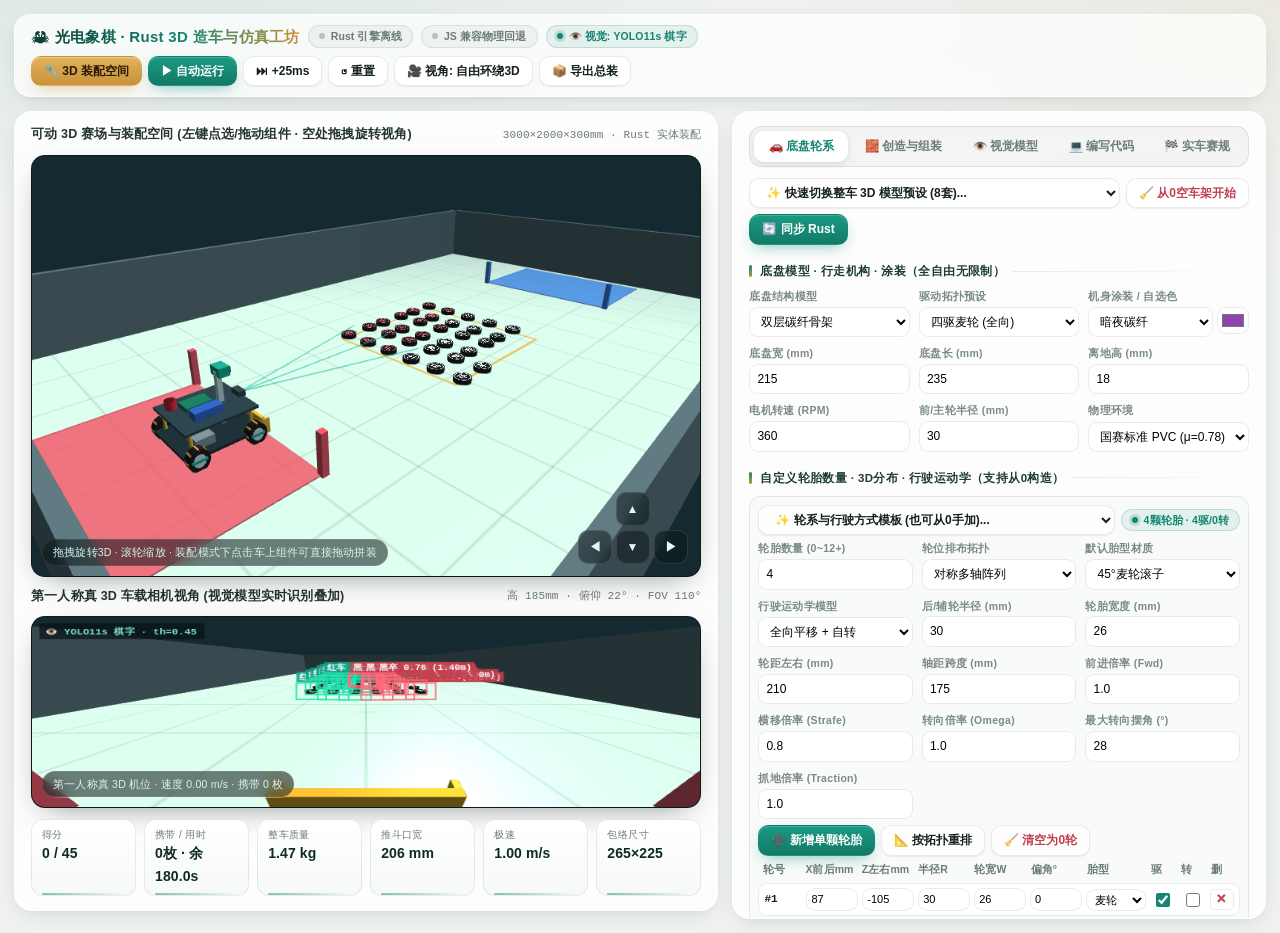
==== commit e8b93ec3: "feat: interactive 3D assembly workspace (drag-and-snap parts) + vision model selector" ====
--- a/studio.html
+++ b/studio.html
@@ -349,21 +349,38 @@
   </style>
 </head>
 <body>
+  <style>
+    .asm-toolbar {
+      position: absolute; left: 10px; top: 10px; right: 10px; z-index: 6;
+      display: none; flex-wrap: wrap; gap: 5px; align-items: center;
+      padding: 6px 8px; border-radius: 12px;
+      background: rgba(10,20,22,.68); backdrop-filter: blur(10px); -webkit-backdrop-filter: blur(10px);
+      border: 1px solid rgba(189,245,228,.16); color: #e2f7f1; font-size: 11px;
+    }
+    .asm-toolbar.active { display: flex; }
+    .asm-chip {
+      border: 1px solid rgba(189,245,228,.25); background: rgba(19,132,111,.24); color: #d6f5ec;
+      border-radius: 8px; padding: 3px 8px; font-size: 11px; font-weight: 600; cursor: pointer;
+    }
+    .asm-chip:hover { background: rgba(19,132,111,.55); border-color: #7ee3cb; }
+    .asm-chip.warn { background: rgba(194,65,79,.28); border-color: rgba(240,120,130,.35); color: #ffd4d8; }
+    #camOverlay { position: absolute; inset: 0; width: 100%; height: 100%; pointer-events: none; }
+  </style>
   <div class="app">
     <header class="topbar">
       <div class="brand">
-        <h1>🦀 光电象棋 · Rust 真3D工程工坊</h1>
+        <h1>🦀 光电象棋 · Rust 3D 造车与仿真工坊</h1>
         <span class="pill" id="rustPill">连接 Rust 内核中...</span>
         <span class="pill" id="wasmPill">WASM 物理加载中...</span>
-        <span class="pill ok">WebGL 真3D · 双视角实时渲染</span>
+        <span class="pill ok" id="visionTopPill">👁️ 视觉: YOLO11s 棋字</span>
       </div>
       <div class="actions">
-        <button class="btn primary" id="runBtn">▶ 运行</button>
+        <button class="btn gold" id="workspaceModeBtn">🔧 3D 装配空间</button>
+        <button class="btn primary" id="runBtn">▶ 自动运行</button>
         <button class="btn" id="stepBtn">⏭ +25ms</button>
         <button class="btn" id="resetBtn">↺ 重置</button>
         <button class="btn" id="camModeBtn">🎥 视角: 自由环绕3D</button>
         <button class="btn" id="exportJsonBtn">📦 导出总装</button>
-        <a class="btn" href="3d.html" style="text-decoration:none;">高级工坊</a>
       </div>
     </header>
 
@@ -371,23 +388,38 @@
       <!-- 左侧：真3D WebGL 物理视口 + 第一人称真3D车载相机 -->
       <section class="card">
         <div class="card-head">
-          <h2>真 3D 物理实验场 (拖拽旋转3D视角 · 滚轮缩放)</h2>
-          <span class="mono" id="fieldMeta">3000×2000×300mm · 实体建模渲染</span>
+          <h2 id="fieldTitle">可动 3D 赛场与装配空间 (左键点选/拖动组件 · 空处拖拽旋转视角)</h2>
+          <span class="mono" id="fieldMeta">3000×2000×300mm · Rust 实体装配</span>
         </div>
         <div class="canvas-wrap">
+          <div class="asm-toolbar" id="asmToolbar">
+            <span style="font-weight:700;color:#7ee3cb;">✋ 手造/拖装:</span>
+            <button class="asm-chip" data-spawn="chamfered_rect">+ 装甲板</button>
+            <button class="asm-chip" data-spawn="u_scoop">+ 推斗翼</button>
+            <button class="asm-chip" data-spawn="l_bracket">+ 支架</button>
+            <button class="asm-chip" data-spawn="gear_wheel">+ 齿轮</button>
+            <button class="asm-chip" data-spawn="u_channel">+ 电池槽</button>
+            <button class="asm-chip" id="asmAddWheelBtn">+ 车轮</button>
+            <span id="asmSelBadge" style="margin-left:auto;color:#f5d084;font-family:ui-monospace,Consolas,monospace;">未选中组件(点击车上组件/轮胎选中拖动)</span>
+            <button class="asm-chip" id="asmUpBtn" title="高度 +5mm">+Y</button>
+            <button class="asm-chip" id="asmDownBtn" title="高度 -5mm">-Y</button>
+            <button class="asm-chip" id="asmRotBtn" title="偏航旋转 +15°">↻15°</button>
+            <button class="asm-chip warn" id="asmDelBtn" title="删除选中组件">删除</button>
+          </div>
           <canvas id="fieldCanvas" width="900" height="520"></canvas>
-          <div class="cam-hud" id="orbitHud">拖拽旋转3D · 滚轮缩放 · WASD驾驶 · Q/E横移(麦轮/全向)</div>
+          <div class="cam-hud" id="orbitHud">拖拽旋转3D · 滚轮缩放 · 装配模式下点击车上组件可直接拖动拼装</div>
           <div class="dpad" aria-label="3D驾驶方向键">
             <span></span><button id="padUp" title="前进 (W)">▲</button><span></span>
             <button id="padLeft" title="左转 (A)">◀</button><button id="padDown" title="后退 (S)">▼</button><button id="padRight" title="右转 (D)">▶</button>
           </div>
         </div>
         <div class="card-head">
-          <h2>第一人称真 3D 车载相机视角 (上下拖拽调俯仰 · 滚轮调机高)</h2>
+          <h2>第一人称真 3D 车载相机视角 (视觉模型实时识别叠加)</h2>
           <span class="mono" id="camMeta">高 185mm · 俯仰 22° · FOV 110°</span>
         </div>
         <div class="canvas-wrap">
           <canvas id="camCanvas" width="720" height="240" style="cursor:ns-resize;"></canvas>
+          <canvas id="camOverlay" width="720" height="240"></canvas>
           <div class="cam-hud" id="fpHud">第一人称真 3D 机位 · 速度 0.00 m/s · 携带 0 枚</div>
         </div>
         <div class="telemetry">
@@ -400,14 +432,14 @@
         </div>
       </section>
 
-      <!-- 右侧：极简四标签高自由度工作台 -->
+      <!-- 右侧：五步造车与运行工作台 -->
       <section class="card">
         <div class="tabs">
-          <button class="tab-btn active" data-tab="modules">🧩 自由装配</button>
-          <button class="tab-btn" data-tab="workshop">🏭 实体造车&赛规</button>
-          <button class="tab-btn" data-tab="cad">📐 CAD 建模</button>
-          <button class="tab-btn" data-tab="opt">🚀 Rust 寻优</button>
-          <button class="tab-btn" data-tab="code">💻 仿真板&MCP</button>
+          <button class="tab-btn active" data-tab="modules">🚗 底盘轮系</button>
+          <button class="tab-btn" data-tab="cad">🧱 创造与组装</button>
+          <button class="tab-btn" data-tab="vision">👁️ 视觉模型</button>
+          <button class="tab-btn" data-tab="code">💻 编写代码</button>
+          <button class="tab-btn" data-tab="workshop">🏁 实车赛规</button>
         </div>
 
         <div class="tab-pane active" id="tab-modules">
@@ -761,13 +793,40 @@
           </div>
         </div>
 
-        <div class="tab-pane" id="tab-opt">
+        <div class="tab-pane" id="tab-vision">
+          <div class="section-title">车载视觉识别模型选择 (实时影响第一人称识别框与自动控制)</div>
+          <div class="form-grid">
+            <div class="field"><label>视觉识别模型</label>
+              <select id="visionModel">
+                <option value="yolo11s_pro" selected>YOLO11s 棋字分类模型 (高精度·按帅车马炮分值排序)</option>
+                <option value="yolo11n_fast">YOLO11n 轻量高速模型 (45FPS·低延迟快扫)</option>
+                <option value="classic_hsv">经典 HSV 色块+圆度轮廓 (无需神经网络)</option>
+                <option value="stereo_depth">双目立体深度融合 (近距精准+遮挡过滤)</option>
+                <option value="yolo_http_bridge">本地真实 YOLO 权重桥接 (yolo_bridge.py)</option>
+              </select>
+            </div>
+            <div class="field"><label>置信度阈值 (Conf)</label>
+              <input type="number" id="visionConf" value="0.45" min="0.15" max="0.95" step="0.05" />
+            </div>
+            <div class="field"><label>叠加框显示</label>
+              <select id="visionHudMode">
+                <option value="boxes" selected>显示检测框+棋字+距离</option>
+                <option value="crosshair">仅显示中心瞄准线</option>
+                <option value="off">关闭 HUD 叠加</option>
+              </select>
+            </div>
+          </div>
+          <div class="list-box" id="visionModelCards">
+            <div class="list-item"><span><b>YOLO11s 棋字分类模型</b><small>可识别「帅10/车5/马3/炮3/相2/仕2/兵1」，自动优先抓取高分红子，支持红/黑双色区分</small></span><span class="pill ok">推荐</span></div>
+            <div class="list-item"><span><b>YOLO11n 轻量高速模型</b><small>高帧率低延迟目标框检测，适合高速全向突击与动态避障</small></span><span class="pill">45 FPS</span></div>
+            <div class="list-item"><span><b>经典 HSV + 轮廓识别</b><small>传统 OpenCV/K230 阈值分割，抗算力瓶颈但受远距离与边角遮挡影响较大</small></span><span class="pill">60 FPS</span></div>
+            <div class="list-item"><span><b>本地真实 YOLO 桥接 (http://127.0.0.1:8765/predict)</b><small>运行 start_yolo_bridge.ps1 后，直接把第一人称 3D 车载画面推流至真实 PyTorch YOLO 权重推理</small></span><span class="pill" id="yoloBridgePill">未连接</span></div>
+          </div>
           <div class="row-actions">
-            <button class="btn gold" id="optRunBtn">🦀 Rust 多核并行寻优 (16预设+进化寻优×4种子)</button>
-            <button class="btn" id="headlessRunBtn">⚡ 运行单场 120s 物理评估</button>
+            <button class="btn" id="probeYoloBtn">🔌 测试本地 YOLO 桥接</button>
+            <button class="btn primary" id="visionAutoRunBtn" style="flex:1;">🤖 应用视觉模型 + 烧录代码并自动运行</button>
           </div>
-          <div class="mono" id="optStatus">点击上方按钮，直接在 Rust 原生引擎并行评估并排序最优结构。</div>
-          <div class="list-box" id="optList"></div>
+          <div class="mono" id="visionStatus">当前模型: YOLO11s 棋字分类 · 实时检测画面叠加在左下「第一人称真 3D 车载相机」上</div>
         </div>
 
         <div class="tab-pane" id="tab-code">
@@ -954,6 +1013,17 @@
       rustOk: false,
       wasm: null,
       wasmReady: false,
+      workspaceMode: "arena", // "arena" | "assembly"
+      selectedItem: null,     // { kind: "part" | "wheel", id: string }
+      vision: {
+        model: "yolo11s_pro",
+        conf: 0.45,
+        hudMode: "boxes",
+        bridgeOnline: false,
+        bridgeBusy: false,
+        lastBridgeTs: 0,
+        lastDets: [],
+      },
       wasmTele: { tractionN: 0, slip: 0, driveN: 0, slipCount: 0, busV: 11.1, curA: 0.4, batPct: 100, wrongPieces: 0, netScore: 0 },
       workshop: {
         bomSelected: { m_mg513: 4, b_k230: 1, bat_3s: 1, w_mec60: 1, drv_tb6612: 2, sen_vl53: 1, f_m3kit: 1, w_xt60: 1 },
@@ -1372,7 +1442,7 @@
     };
 
     function createRenderer(canvas) {
-      const gl = canvas.getContext("webgl", { antialias: true, preserveDrawingBuffer: false });
+      const gl = canvas.getContext("webgl", { antialias: true, preserveDrawingBuffer: true });
       if (!gl) return null;
       const vs = `
         attribute vec3 aPos;
@@ -1767,6 +1837,22 @@
           }
           for (const w of wheelList) {
             drawSingleCustomWheel(w);
+            if (state.workspaceMode === "assembly" && state.selectedItem?.kind === "wheel" && state.selectedItem.id === w.id) {
+              drawMesh(cylSideMesh, M4.mul(baseM, M4.trs(w.x_m, w.radius_m * 0.12, w.z_m, 0, w.radius_m * 2.5, 0.005, w.radius_m * 2.5)), [0.98, 0.80, 0.16, 0.72]);
+            }
+          }
+          if (state.workspaceMode === "assembly") {
+            // 3D 装配工作台转盘与可吸附接口锚点 (顶板/前缘/底板/后甲板)
+            drawMesh(cylSideMesh, M4.mul(baseM, M4.trs(0, 0.003, 0, 0, Math.max(cl, cw) * 2.15, 0.003, Math.max(cl, cw) * 2.15)), [0.09, 0.45, 0.42, 0.35]);
+            const snapAnchors = [
+              [0, topY + 0.015, 0, [0.16, 0.92, 0.78, 0.9]],
+              [cl * 0.50, deckY + 0.02, 0, [0.98, 0.72, 0.18, 0.9]],
+              [0, deckY - 0.005, 0, [0.30, 0.72, 0.96, 0.9]],
+              [-cl * 0.45, topY + 0.015, 0, [0.75, 0.52, 0.96, 0.9]],
+            ];
+            for (const [ax, ay, az, acol] of snapAnchors) {
+              drawMesh(cylSideMesh, M4.mul(baseM, M4.trs(ax, ay, az, 0, 0.022, 0.016, 0.022)), acol);
+            }
           }
 
           drawMesh(boxMesh, M4.mul(baseM, M4.trs(-cl*0.20, deckY+0.014, 0, 0, 0.055, 0.026, cw*0.72)), [0.46, 0.52, 0.56, 1]);
@@ -1813,14 +1899,18 @@
           } else if (rearMod === "dual_scoop") {
             drawMesh(boxMesh, M4.mul(baseM, M4.trs(-cl*0.54, mountY+0.024, 0, 0, 0.010, 0.042, sw*0.82)), [0.92, 0.66, 0.18, 1]);
           }
-          // Rust 拉伸生成的自定义 3D CAD 零件 (支持自选颜色、偏移位置与安装偏航角)
+          // Rust 拉伸生成的自定义 3D CAD 零件 (支持自选颜色、偏移位置、安装偏航角与选中高亮)
           for (const cp of state.customParts) {
             const cm = getCustomMesh(cp);
             if (cm) {
-              const pCol = hexToRgb01(cp.params?.color, [0.18, 0.65, 0.52, 1]);
+              const isSel = state.selectedItem?.kind === "part" && state.selectedItem.id === cp.id;
+              const pCol = isSel ? [0.20, 0.96, 0.82, 1] : hexToRgb01(cp.params?.color, [0.18, 0.65, 0.52, 1]);
               const lp = cp.local_pos || [0, topY+0.009, 0];
               const pYaw = ((cp.params?.yaw_deg || cp.rotation_deg?.[1] || 0) * Math.PI) / 180;
               drawMesh(cm, M4.mul(baseM, M4.trs(lp[2] || 0, Math.max(0.01, lp[1] || topY+0.009), lp[0] || 0, pYaw, 1, 1, 1)), pCol);
+              if (isSel) {
+                drawMesh(boxMesh, M4.mul(baseM, M4.trs(lp[2] || 0, Math.max(0.01, lp[1] || topY+0.009), lp[0] || 0, pYaw, 0.09, 0.025, 0.09)), [0.98, 0.80, 0.18, 0.45]);
+              }
             }
           }
         }
@@ -1916,25 +2006,97 @@
     const fieldGL = createRenderer($("fieldCanvas"));
     const camGL = createRenderer($("camCanvas"));
 
-    function getVisiblePieces() {
+    function getVisiblePieces(includeBlack = false) {
       const sensorSuite = $("mSensorSuite")?.value || "laser3";
+      const vModel = state.vision?.model || "yolo11s_pro";
+      const confTh = state.vision?.conf ?? 0.45;
       const baseFov = (Number($("mCamFov").value) || 110) * Math.PI / 180;
       const camFov = sensorSuite === "lidar360" ? Math.PI * 2 : (sensorSuite === "stereo_cam" ? Math.max(baseFov, 135 * Math.PI / 180) : baseFov);
-      const maxRange = sensorSuite === "lidar360" ? 2.60 : (sensorSuite === "stereo_cam" ? 2.20 : 1.85);
+      const modelRange = vModel === "classic_hsv" ? 1.40 : (vModel === "stereo_depth" ? 2.35 : (vModel === "yolo11n_fast" ? 2.05 : 2.15));
+      const maxRange = sensorSuite === "lidar360" ? 2.60 : (sensorSuite === "stereo_cam" ? Math.max(2.20, modelRange) : modelRange);
       const out = [];
       for (const p of state.pieces) {
-        if (p.scored || p.held || !p.isRed) continue;
+        if (p.scored || p.held || (!includeBlack && !p.isRed)) continue;
         const dx = p.x - state.robot.x, dz = p.z - state.robot.z;
         const dist = Math.hypot(dx, dz);
         if (dist > maxRange) continue;
         let ang = Math.atan2(dz, dx) - state.robot.yaw;
         while (ang > Math.PI) ang -= Math.PI * 2;
         while (ang < -Math.PI) ang += Math.PI * 2;
-        if (Math.abs(ang) <= camFov * 0.5) out.push({ ...p, dist, ang });
-      }
-      out.sort((a, b) => a.dist - b.dist);
-      if (out.length) state.memory = out.slice(0, 6);
+        if (Math.abs(ang) > camFov * 0.5) continue;
+        const baseAcc = vModel === "yolo11s_pro" ? 0.97 : (vModel === "stereo_depth" ? 0.95 : (vModel === "yolo11n_fast" ? 0.90 : 0.82));
+        const conf = Math.max(0.15, Math.min(0.99, baseAcc - dist * 0.14 - Math.abs(ang) * 0.08));
+        if (conf < confTh) continue;
+        out.push({ ...p, dist, ang, conf, model: vModel });
+      }
+      if (vModel === "yolo11s_pro") {
+        // 棋字识别模式：综合棋子分值与距离排序，优先抢抓红帅(5/10分)等高价值红子
+        out.sort((a, b) => (a.dist - (a.value || 1) * 0.08) - (b.dist - (b.value || 1) * 0.08));
+      } else {
+        out.sort((a, b) => a.dist - b.dist);
+      }
+      if (!includeBlack && out.length) state.memory = out.slice(0, 6);
       return out;
+    }
+
+    function drawVisionOverlay(vpCam) {
+      const ov = $("camOverlay");
+      if (!ov) return;
+      const ctx = ov.getContext("2d");
+      ctx.clearRect(0, 0, ov.width, ov.height);
+      const mode = state.vision?.hudMode || "boxes";
+      if (mode === "off") return;
+
+      // 中心准星与当前视觉模型角标
+      const cx0 = ov.width * 0.5, cy0 = ov.height * 0.5;
+      ctx.strokeStyle = "rgba(126, 227, 203, 0.45)";
+      ctx.lineWidth = 1;
+      ctx.beginPath();
+      ctx.moveTo(cx0 - 10, cy0); ctx.lineTo(cx0 + 10, cy0);
+      ctx.moveTo(cx0, cy0 - 10); ctx.lineTo(cx0, cy0 + 10);
+      ctx.stroke();
+
+      const mLabel = {
+        yolo11s_pro: "YOLO11s 棋字",
+        yolo11n_fast: "YOLO11n 高速",
+        classic_hsv: "HSV 轮廓",
+        stereo_depth: "双目深度",
+        yolo_http_bridge: state.vision.bridgeOnline ? "真实YOLO桥接(在线)" : "真实YOLO桥接(离线回退)",
+      }[state.vision.model] || "YOLO11s";
+      ctx.fillStyle = "rgba(10,20,22,0.72)";
+      ctx.fillRect(8, 8, 178, 20);
+      ctx.fillStyle = "#7ee3cb";
+      ctx.font = "bold 11px ui-monospace, Consolas, monospace";
+      ctx.fillText(`👁️ ${mLabel} · th=${(state.vision.conf || 0.45).toFixed(2)}`, 14, 22);
+      if (mode === "crosshair") return;
+
+      // 投影 3D 可见棋子到 2D 车载相机画面并绘制识别框
+      const dets = getVisiblePieces(true);
+      for (const p of dets) {
+        const wx = p.x, wy = PIECE_H * 0.6, wz = p.z;
+        const clipX = vpCam[0]*wx + vpCam[4]*wy + vpCam[8]*wz + vpCam[12];
+        const clipY = vpCam[1]*wx + vpCam[5]*wy + vpCam[9]*wz + vpCam[13];
+        const clipW = vpCam[3]*wx + vpCam[7]*wy + vpCam[11]*wz + vpCam[15];
+        if (clipW <= 0.05) continue;
+        const ndcX = clipX / clipW, ndcY = clipY / clipW;
+        if (Math.abs(ndcX) > 1.02 || Math.abs(ndcY) > 1.02) continue;
+        const sx = (ndcX * 0.5 + 0.5) * ov.width;
+        const sy = (1 - (ndcY * 0.5 + 0.5)) * ov.height;
+        const bw = Math.max(20, Math.min(110, 28 / Math.max(0.18, p.dist)));
+        const bh = Math.max(16, bw * 0.65);
+        ctx.strokeStyle = p.isRed ? "#22e3ad" : "#ff6b7b";
+        ctx.lineWidth = 1.6;
+        ctx.strokeRect(sx - bw * 0.5, sy - bh * 0.5, bw, bh);
+        const txt = state.vision.model === "classic_hsv"
+          ? `${p.isRed ? "红块" : "黑块"} ${(p.conf).toFixed(2)}`
+          : `${p.isRed ? "红" : "黑"}${p.label} ${p.conf.toFixed(2)} (${p.dist.toFixed(2)}m)`;
+        ctx.font = "bold 10px ui-monospace, Consolas, monospace";
+        const tw = ctx.measureText(txt).width + 6;
+        ctx.fillStyle = p.isRed ? "rgba(15,159,132,0.85)" : "rgba(194,65,79,0.85)";
+        ctx.fillRect(sx - bw * 0.5, Math.max(2, sy - bh * 0.5 - 14), tw, 13);
+        ctx.fillStyle = "#fff";
+        ctx.fillText(txt, sx - bw * 0.5 + 3, Math.max(12, sy - bh * 0.5 - 4));
+      }
     }
 
     const _utf8Enc = new TextEncoder();
@@ -2345,16 +2507,20 @@
           vp = M4.mul(M4.persp(54 * Math.PI / 180, fc.width / fc.height, 0.04, 20), M4.lookAt(state.chaseCam.x, 0.42, state.chaseCam.z, tx, 0.05, tz, 0, 1, 0));
         } else {
           const o = state.orbit;
+          if (state.workspaceMode === "assembly") {
+            o.tx += (r.x - o.tx) * camLerp;
+            o.tz += (r.z - o.tz) * camLerp;
+          }
           const ex = o.tx + o.dist * Math.cos(o.pitch) * Math.sin(o.yaw);
           const ey = o.dist * Math.sin(o.pitch);
           const ez = o.tz + o.dist * Math.cos(o.pitch) * Math.cos(o.yaw);
           eyePos = [ex, ey, ez];
-          vp = M4.mul(M4.persp(45 * Math.PI / 180, fc.width / fc.height, 0.05, 25), M4.lookAt(ex, ey, ez, o.tx, 0.02, o.tz, 0, 1, 0));
+          vp = M4.mul(M4.persp(45 * Math.PI / 180, fc.width / fc.height, 0.05, 25), M4.lookAt(ex, ey, ez, o.tx, state.workspaceMode === "assembly" ? 0.06 : 0.02, o.tz, 0, 1, 0));
         }
         fieldGL.renderScene(vp, eyePos, showOwn);
       }
 
-      // 第一人称真 3D 车载相机视口
+      // 第一人称真 3D 车载相机视口 + 视觉模型实时叠加框
       if (camGL) {
         const cc = $("camCanvas");
         const vpCam = M4.mul(
@@ -2362,6 +2528,7 @@
           M4.lookAt(fpEyeX, camH, fpEyeZ, fpEyeX + Math.cos(r.yaw) * fwd, camH + down, fpEyeZ + Math.sin(r.yaw) * fwd, 0, 1, 0)
         );
         camGL.renderScene(vpCam, [fpEyeX, camH, fpEyeZ], false);
+        drawVisionOverlay(vpCam);
       }
 
       const redScore = state.pieces.filter((p) => p.scored && p.isRed).reduce((a, p) => a + p.value, 0);
@@ -2925,6 +3092,7 @@
 
     $("runBtn").addEventListener("click", () => {
       if (!state.running && !canStartOfficialMatch()) return;
+      if (!state.running && state.workspaceMode === "assembly") setWorkspaceMode("arena");
       if (state.referee.finished) {
         state.referee.finished = false;
         state.referee.penaltySec = 0;
@@ -2932,7 +3100,7 @@
         initPieces();
       }
       state.running = !state.running;
-      $("runBtn").textContent = state.running ? "⏸ 暂停" : "▶ 运行";
+      $("runBtn").textContent = state.running ? "⏸ 暂停" : "▶ 自动运行";
     });
     $("stepBtn").addEventListener("click", () => stepPhysics(0.025));
     $("resetBtn").addEventListener("click", () => {
@@ -2940,7 +3108,7 @@
       state.referee.finished = false;
       state.referee.penaltySec = 0;
       state.referee.resetCount = 0;
-      $("runBtn").textContent = "▶ 运行";
+      $("runBtn").textContent = "▶ 自动运行";
       initPieces();
     });
     $("camModeBtn").addEventListener("click", () => {
@@ -3107,72 +3275,209 @@
     $("expChassisStlBtn").addEventListener("click", async () => { await syncModulesToRust(); window.open("/api/cad/export.stl?node=chassis_main", "_blank"); });
     $("expScoopStlBtn").addEventListener("click", async () => { await syncModulesToRust(); window.open("/api/cad/export.stl?node=device_scoop", "_blank"); });
 
-    $("optRunBtn").addEventListener("click", async () => {
-      $("optRunBtn").disabled = true;
-      $("optStatus").textContent = "Rust 多核并行评估中...";
-      await syncModulesToRust();
-      const res = await fetch("/api/sim/optimize", {
+    // ==================== 3D 装配空间与视觉模型控制 ====================
+    function updateAsmSelectionUI() {
+      const b = $("asmSelBadge");
+      if (!b) return;
+      if (!state.selectedItem) {
+        b.textContent = "未选中组件 (点击车上自定义零件或车轮直接拖动)";
+        return;
+      }
+      if (state.selectedItem.kind === "part") {
+        const cp = state.customParts.find((p) => p.id === state.selectedItem.id);
+        if (!cp) { state.selectedItem = null; b.textContent = "未选中组件"; return; }
+        const lp = cp.local_pos || [0, 0.08, 0];
+        b.textContent = `已选 [${cp.name}] X=${Math.round((lp[2]||0)*1000)}mm Y=${Math.round((lp[1]||0)*1000)}mm Z=${Math.round((lp[0]||0)*1000)}mm`;
+      } else {
+        const w = (state.customWheels || []).find((x) => x.id === state.selectedItem.id);
+        if (!w) { state.selectedItem = null; b.textContent = "未选中组件"; return; }
+        b.textContent = `已选车轮 [${w.id}] X=${Math.round(w.x_m*1000)}mm Z=${Math.round(w.z_m*1000)}mm`;
+      }
+    }
+
+    function setWorkspaceMode(mode) {
+      state.workspaceMode = mode;
+      const isAsm = mode === "assembly";
+      if (isAsm) {
+        state.running = false;
+        if ($("runBtn")) $("runBtn").textContent = "▶ 自动运行";
+        state.camFollowMode = "orbit";
+        if ($("camModeBtn")) $("camModeBtn").textContent = "🎥 视角: 自由环绕3D";
+        state.orbit.tx = state.robot.x;
+        state.orbit.tz = state.robot.z;
+        state.orbit.dist = 0.68;
+        state.orbit.pitch = 0.56;
+      } else {
+        state.orbit.dist = 1.75;
+        state.orbit.tx = 1.05;
+        state.orbit.tz = 1.0;
+      }
+      $("asmToolbar")?.classList.toggle("active", isAsm);
+      if ($("workspaceModeBtn")) $("workspaceModeBtn").textContent = isAsm ? "🏁 返回 3D 赛场运行" : "🔧 3D 装配空间";
+      if ($("fieldTitle")) $("fieldTitle").textContent = isAsm
+        ? "🔧 可动 3D 装配工作台 (点击选择/拖动车上组件与轮胎 · Shift+拖调高度 · 空处拖转视角)"
+        : "🏁 可动 3D 赛场与自动运行空间 (拖拽旋转视角 · 滚轮缩放 · WASD驾驶)";
+      updateAsmSelectionUI();
+    }
+
+    $("workspaceModeBtn")?.addEventListener("click", () => {
+      setWorkspaceMode(state.workspaceMode === "assembly" ? "arena" : "assembly");
+    });
+
+    async function spawnAssemblyBlock(kind) {
+      const presets = {
+        chamfered_rect: { name: "碳纤装甲板",   w: 0.16, l: 0.10, t: 0.005, port: "top_deck",       off: [0, 0.014, 0],   color: "#2d9279" },
+        u_scoop:        { name: "前推斗组件",   w: 0.20, l: 0.08, t: 0.006, port: "front_bulkhead", off: [0, 0.010, 0.02],color: "#e09c2b" },
+        l_bracket:      { name: "视觉安装支架", w: 0.09, l: 0.06, t: 0.005, port: "top_deck",       off: [0, 0.025, 0.03],color: "#4d98e0" },
+        gear_wheel:     { name: "传动齿轮盘",   w: 0.08, l: 0.08, t: 0.006, port: "axle_station",   off: [0.06, 0.015, 0],color: "#d67b3a" },
+        u_channel:      { name: "电池保护槽",   w: 0.11, l: 0.08, t: 0.005, port: "top_deck",       off: [0, 0.012,-0.04],color: "#6b78d6" },
+      };
+      const cfg = presets[kind] || presets.chamfered_rect;
+      const pid = `cad_${Date.now()}`;
+      const res = await fetch("/api/cad/extrude", {
         method: "POST", headers: { "Content-Type": "application/json" },
-        body: JSON.stringify({ preset: $("mPreset").value, seeds: [42, 101, 202, 303] }),
+        body: JSON.stringify({
+          part_id: pid, name: cfg.name, kind, parent_id: "chassis_main", port_id: cfg.port,
+          width: cfg.w, length: cfg.l, thickness: cfg.t, density_kg_m3: 1450,
+          offset: cfg.off, yaw_deg: 0, color: cfg.color,
+        }),
       });
-      const data = await res.json();
-      $("optRunBtn").disabled = false;
-      const cands = data.candidates || [];
-      $("optStatus").textContent = `完成 ${cands.length} 构型 × ${data.seeds_count} 种子并行仿真，用时 ${data.elapsed_ms} ms`;
-      window._lastRustCands = cands;
-      $("optList").innerHTML = cands.map((c, idx) => `
-        <div class="list-item">
-          <div>
-            <strong>#${idx + 1} ${c.label}</strong>
-            <small>均分 ${c.avg_score.toFixed(1)}/45 · 耗时 ${c.avg_finish_s.toFixed(1)}s · 打滑 ${c.avg_slip_events.toFixed(1)} · ${c.total_mass_kg.toFixed(2)}kg</small>
-          </div>
-          <button class="btn primary" onclick="applyOpt(${idx})">✨ 应用</button>
-        </div>
-      `).join("");
-    });
-
-    window.applyOpt = async (idx) => {
-      const c = window._lastRustCands?.[idx];
-      if (!c) return;
-      const byId = Object.fromEntries((c.graph?.nodes || []).map((n) => [n.id, n.params]));
-      if (byId.chassis_main?.frame_style && $("mChassisStyle")) $("mChassisStyle").value = byId.chassis_main.frame_style;
-      if (byId.chassis_main?.rear_mod && $("mRearMod")) $("mRearMod").value = byId.chassis_main.rear_mod;
-      if (byId.sensor_laser?.sensor_suite && $("mSensorSuite")) $("mSensorSuite").value = byId.sensor_laser.sensor_suite;
-      if (byId.device_scoop?.device_width) $("mScoopW").value = Math.round(byId.device_scoop.device_width * 1000);
-      if (byId.device_scoop?.device_kind) $("mDeviceKind").value = byId.device_scoop.device_kind;
-      if (byId.wing_pair) {
-        $("mLwD").value = Math.round((byId.wing_pair.left_wing_depth || 0.02) * 1000);
-        $("mLwS").value = byId.wing_pair.left_wing_splay || 10;
-        $("mRwD").value = Math.round((byId.wing_pair.right_wing_depth || 0.02) * 1000);
-        $("mRwS").value = byId.wing_pair.right_wing_splay || 10;
-      }
-      if (byId.motor_drive?.rpm) $("mRpm").value = byId.motor_drive.rpm;
-      if (byId.wheel_mecanum) {
-        const wm = byId.wheel_mecanum;
-        if (wm.drive_type) $("mDrive").value = wm.drive_type;
-        if (wm.tire_type && $("mTireType")) $("mTireType").value = wm.tire_type;
-        if (wm.locomotion_mode && $("mLocoMode")) $("mLocoMode").value = wm.locomotion_mode;
-        if (wm.wheel_count != null && $("mWheelCount")) $("mWheelCount").value = wm.wheel_count;
-        const layout = (wm.wheel_count === 3 && wm.tire_type === "omni") ? "radial_omni" : (wm.drive_type === "tracked" ? "tracked" : "symmetric_axles");
-        if ($("mWheelLayout")) $("mWheelLayout").value = layout;
-        state.customWheels = Array.isArray(wm.custom_wheels)
-          ? wm.custom_wheels
-          : generateWheelLayout(layout, wm.wheel_count || 4, { tireType: wm.tire_type || "mecanum", locoMode: wm.locomotion_mode || "holonomic_strafe" });
+      if (res.ok) {
+        const d = await res.json();
+        if (d.resolved) updateResolvedUI(d.resolved);
+        await refreshAssembly();
+        const item = state.customParts.find((p) => p.id === pid);
+        if (item && d.mesh) item.mesh = d.mesh;
+        state.selectedItem = { kind: "part", id: pid };
+        if (state.workspaceMode !== "assembly") setWorkspaceMode("assembly");
+        updateAsmSelectionUI();
+        log(`🧱 已创造组件 [${cfg.name}] 到 3D 装配空间，可直接拖动安装`);
+      }
+    }
+
+    document.querySelectorAll("[data-spawn]").forEach((btn) => {
+      btn.addEventListener("click", () => spawnAssemblyBlock(btn.dataset.spawn));
+    });
+    $("asmAddWheelBtn")?.addEventListener("click", async () => {
+      $("addWheelBtn")?.click();
+      if (state.customWheels?.length) {
+        const lw = state.customWheels[state.customWheels.length - 1];
+        state.selectedItem = { kind: "wheel", id: lw.id };
+        updateAsmSelectionUI();
+      }
+    });
+    async function persistSelectedItem() {
+      if (!state.selectedItem) return;
+      if (state.selectedItem.kind === "part") {
+        const cp = state.customParts.find((p) => p.id === state.selectedItem.id);
+        if (!cp) return;
+        const res = await fetch("/api/cad/move", {
+          method: "POST", headers: { "Content-Type": "application/json" },
+          body: JSON.stringify({
+            part_id: cp.id,
+            local_pos: cp.local_pos || [0, 0.08, 0],
+            yaw_deg: cp.params?.yaw_deg ?? cp.rotation_deg?.[1] ?? 0,
+          }),
+        });
+        if (res.ok) {
+          const d = await res.json();
+          if (d.resolved) updateResolvedUI(d.resolved);
+        }
+      } else {
         renderWheelList();
-      }
-      await syncModulesToRust();
-      log(`已应用最优构型: ${c.label}`);
-    };
-
-    $("headlessRunBtn").addEventListener("click", async () => {
-      await syncModulesToRust();
-      const res = await fetch("/api/sim/run", {
-        method: "POST", headers: { "Content-Type": "application/json" },
-        body: JSON.stringify({ preset: $("mPreset").value, seed: 42, duration_s: 120 }),
-      });
-      const data = await res.json();
-      const s = data.summary;
-      if (s) $("optStatus").textContent = `单场评估: 得分 ${s.score}/45 · 入区 ${s.collected}枚 · 用时 ${s.finish_time_s.toFixed(1)}s · 峰值推力 ${s.peak_force_n.toFixed(1)}N · 能耗 ${s.energy_j.toFixed(0)}J`;
+        await syncModulesToRust();
+      }
+    }
+    $("asmUpBtn")?.addEventListener("click", () => {
+      if (state.selectedItem?.kind !== "part") return;
+      const cp = state.customParts.find((p) => p.id === state.selectedItem.id);
+      if (!cp) return;
+      cp.local_pos = cp.local_pos || [0, 0.08, 0];
+      cp.local_pos[1] = Number(((cp.local_pos[1] || 0.08) + 0.008).toFixed(4));
+      updateAsmSelectionUI();
+      persistSelectedItem();
+    });
+    $("asmDownBtn")?.addEventListener("click", () => {
+      if (state.selectedItem?.kind !== "part") return;
+      const cp = state.customParts.find((p) => p.id === state.selectedItem.id);
+      if (!cp) return;
+      cp.local_pos = cp.local_pos || [0, 0.08, 0];
+      cp.local_pos[1] = Math.max(0.01, Number(((cp.local_pos[1] || 0.08) - 0.008).toFixed(4)));
+      updateAsmSelectionUI();
+      persistSelectedItem();
+    });
+    $("asmRotBtn")?.addEventListener("click", () => {
+      if (!state.selectedItem) return;
+      if (state.selectedItem.kind === "part") {
+        const cp = state.customParts.find((p) => p.id === state.selectedItem.id);
+        if (!cp) return;
+        const cur = cp.params?.yaw_deg ?? cp.rotation_deg?.[1] ?? 0;
+        const nxt = (cur + 15) % 360;
+        cp.params = cp.params || {};
+        cp.params.yaw_deg = nxt;
+        if (cp.rotation_deg) cp.rotation_deg[1] = nxt;
+      } else {
+        const w = (state.customWheels || []).find((x) => x.id === state.selectedItem.id);
+        if (!w) return;
+        w.yaw_deg = ((w.yaw_deg || 0) + 15) % 360;
+      }
+      updateAsmSelectionUI();
+      persistSelectedItem();
+    });
+    $("asmDelBtn")?.addEventListener("click", async () => {
+      if (!state.selectedItem) return;
+      if (state.selectedItem.kind === "part") {
+        const id = state.selectedItem.id;
+        state.selectedItem = null;
+        await window.deleteCadPart(id);
+      } else {
+        const idx = (state.customWheels || []).findIndex((x) => x.id === state.selectedItem.id);
+        state.selectedItem = null;
+        if (idx >= 0) await window.removeWheel(idx);
+      }
+      updateAsmSelectionUI();
+    });
+
+    function syncVisionUI() {
+      const m = $("visionModel")?.value || "yolo11s_pro";
+      const c = Math.max(0.15, Math.min(0.95, Number($("visionConf")?.value) || 0.45));
+      const h = $("visionHudMode")?.value || "boxes";
+      state.vision.model = m;
+      state.vision.conf = c;
+      state.vision.hudMode = h;
+      const names = {
+        yolo11s_pro: "YOLO11s 棋字",
+        yolo11n_fast: "YOLO11n 高速",
+        classic_hsv: "HSV 轮廓",
+        stereo_depth: "双目深度",
+        yolo_http_bridge: "真实YOLO桥接",
+      };
+      if ($("visionTopPill")) $("visionTopPill").textContent = `👁️ 视觉: ${names[m] || m}`;
+      if ($("visionStatus")) $("visionStatus").textContent = `当前模型: ${names[m] || m} · 阈值 ${c.toFixed(2)} · 实时检测框已叠加至车载第一人称画面`;
+    }
+    ["visionModel", "visionConf", "visionHudMode"].forEach((id) => $(id)?.addEventListener("change", syncVisionUI));
+    $("probeYoloBtn")?.addEventListener("click", async () => {
+      try {
+        const r = await fetch("http://127.0.0.1:8765/health");
+        if (r.ok) {
+          state.vision.bridgeOnline = true;
+          if ($("yoloBridgePill")) { $("yoloBridgePill").textContent = "在线"; $("yoloBridgePill").className = "pill ok"; }
+          log("✅ 本地真实 YOLO 桥接服务已连接 (http://127.0.0.1:8765)");
+          return;
+        }
+      } catch (_) {}
+      state.vision.bridgeOnline = false;
+      if ($("yoloBridgePill")) { $("yoloBridgePill").textContent = "未连接"; $("yoloBridgePill").className = "pill"; }
+      log("⚠️ 未检测到本地 YOLO 桥接 (请先运行 start_yolo_bridge.ps1)，当前使用内置仿真视觉");
+    });
+    $("visionAutoRunBtn")?.addEventListener("click", () => {
+      syncVisionUI();
+      compileStrategy();
+      if (state.workspaceMode === "assembly") setWorkspaceMode("arena");
+      if (!canStartOfficialMatch()) return;
+      state.running = true;
+      if ($("runBtn")) $("runBtn").textContent = "⏸ 暂停";
+      log(`🤖 已应用视觉模型 [${$("visionModel")?.value}] 与控制固件，启动自动运行`);
     });
 
     $("strategyPreset").addEventListener("change", (e) => {
@@ -3231,21 +3536,154 @@
       $("mcpOut").textContent = `MCP 返回: ${d.graph?.nodes?.length || 0} 个独立硬件/CAD节点 · 整车 ${(d.resolved?.total_mass || 0).toFixed(2)}kg`;
     });
 
-    // 3D 视口自由拖拽旋转与滚轮缩放
+    // 3D 视口：在装配空间下支持射线点选/手拖组件与轮胎，空处拖拽旋转视角，滚轮缩放
     const fc = $("fieldCanvas");
     let dragPt = null;
-    fc.addEventListener("pointerdown", (e) => { dragPt = { x: e.clientX, y: e.clientY }; });
+    let draggingItem = false;
+
+    function getOrbitRay(clientX, clientY) {
+      const rect = fc.getBoundingClientRect();
+      const nx = ((clientX - rect.left) / rect.width) * 2 - 1;
+      const ny = 1 - ((clientY - rect.top) / rect.height) * 2;
+      const o = state.orbit;
+      const ex = o.tx + o.dist * Math.cos(o.pitch) * Math.sin(o.yaw);
+      const ey = o.dist * Math.sin(o.pitch);
+      const ez = o.tz + o.dist * Math.cos(o.pitch) * Math.cos(o.yaw);
+      const ty = state.workspaceMode === "assembly" ? 0.06 : 0.02;
+      let fx = o.tx - ex, fy = ty - ey, fz = o.tz - ez;
+      const fl = Math.hypot(fx, fy, fz) || 1; fx /= fl; fy /= fl; fz /= fl;
+      // right = normalize(cross(fwd, [0,1,0]))
+      let rx = -fz, ry = 0, rz = fx;
+      const rl = Math.hypot(rx, rz) || 1; rx /= rl; rz /= rl;
+      // up = cross(right, fwd)
+      const ux = ry * fz - rz * fy;
+      const uy = rz * fx - rx * fz;
+      const uz = rx * fy - ry * fx;
+      const tanH = Math.tan((45 * Math.PI / 180) * 0.5);
+      const asp = fc.width / fc.height;
+      let dx = fx + rx * (nx * asp * tanH) + ux * (ny * tanH);
+      let dy = fy + ry * (nx * asp * tanH) + uy * (ny * tanH);
+      let dz = fz + rz * (nx * asp * tanH) + uz * (ny * tanH);
+      const dl = Math.hypot(dx, dy, dz) || 1;
+      return { eye: [ex, ey, ez], dir: [dx / dl, dy / dl, dz / dl] };
+    }
+
+    function rayDistToPoint(ray, px, py, pz) {
+      const vx = px - ray.eye[0], vy = py - ray.eye[1], vz = pz - ray.eye[2];
+      const t = vx * ray.dir[0] + vy * ray.dir[1] + vz * ray.dir[2];
+      if (t <= 0.05) return 999;
+      const cx = ray.eye[0] + ray.dir[0] * t - px;
+      const cy = ray.eye[1] + ray.dir[1] * t - py;
+      const cz = ray.eye[2] + ray.dir[2] * t - pz;
+      return Math.hypot(cx, cy, cz);
+    }
+
+    function localToWorldOnCar(fwdX, y, latZ) {
+      const r = state.robot;
+      const c = Math.cos(r.yaw), s = Math.sin(r.yaw);
+      return [r.x + c * fwdX - s * latZ, y, r.z + s * fwdX + c * latZ];
+    }
+
+    function worldToLocalOnCar(wx, wz) {
+      const r = state.robot;
+      const dx = wx - r.x, dz = wz - r.z;
+      const c = Math.cos(r.yaw), s = Math.sin(r.yaw);
+      return [c * dx + s * dz, -s * dx + c * dz];
+    }
+
+    fc.addEventListener("pointerdown", (e) => {
+      dragPt = { x: e.clientX, y: e.clientY };
+      draggingItem = false;
+      if (state.workspaceMode === "assembly" && state.camFollowMode === "orbit") {
+        const ray = getOrbitRay(e.clientX, e.clientY);
+        let best = null, bestD = 0.065;
+        for (const cp of state.customParts) {
+          const lp = cp.local_pos || [0, 0.08, 0];
+          const [wx, wy, wz] = localToWorldOnCar(lp[2] || 0, Math.max(0.01, lp[1] || 0.08), lp[0] || 0);
+          const d = rayDistToPoint(ray, wx, wy, wz);
+          if (d < bestD) { bestD = d; best = { kind: "part", id: cp.id }; }
+        }
+        for (const w of (state.customWheels || [])) {
+          const [wx, wy, wz] = localToWorldOnCar(w.x_m, w.radius_m || 0.03, w.z_m);
+          const d = rayDistToPoint(ray, wx, wy, wz);
+          if (d < bestD) { bestD = d; best = { kind: "wheel", id: w.id }; }
+        }
+        if (best) {
+          state.selectedItem = best;
+          draggingItem = true;
+          updateAsmSelectionUI();
+        } else {
+          state.selectedItem = null;
+          updateAsmSelectionUI();
+        }
+      }
+    });
+
     window.addEventListener("pointermove", (e) => {
       if (!dragPt) return;
       const dx = e.clientX - dragPt.x, dy = e.clientY - dragPt.y;
       dragPt = { x: e.clientX, y: e.clientY };
+      if (draggingItem && state.selectedItem) {
+        if (e.shiftKey && state.selectedItem.kind === "part") {
+          const cp = state.customParts.find((p) => p.id === state.selectedItem.id);
+          if (cp) {
+            cp.local_pos = cp.local_pos || [0, 0.08, 0];
+            cp.local_pos[1] = Math.max(0.01, Math.min(0.45, Number(((cp.local_pos[1] || 0.08) - dy * 0.0015).toFixed(4))));
+            updateAsmSelectionUI();
+          }
+          return;
+        }
+        const ray = getOrbitRay(e.clientX, e.clientY);
+        if (Math.abs(ray.dir[1]) < 1e-4) return;
+        let planeY = 0.08;
+        if (state.selectedItem.kind === "part") {
+          const cp = state.customParts.find((p) => p.id === state.selectedItem.id);
+          planeY = cp?.local_pos?.[1] || 0.08;
+        } else {
+          const w = (state.customWheels || []).find((x) => x.id === state.selectedItem.id);
+          planeY = w?.radius_m || 0.03;
+        }
+        const t = (planeY - ray.eye[1]) / ray.dir[1];
+        if (t <= 0.05) return;
+        const wx = ray.eye[0] + ray.dir[0] * t;
+        const wz = ray.eye[2] + ray.dir[2] * t;
+        let [fwdX, latZ] = worldToLocalOnCar(wx, wz);
+        fwdX = Math.max(-0.40, Math.min(0.40, fwdX));
+        latZ = Math.max(-0.40, Math.min(0.40, latZ));
+        // 吸附到对称中心线 / 前缘接口
+        if (Math.abs(latZ) < 0.015) latZ = 0;
+        if (Math.abs(fwdX) < 0.015) fwdX = 0;
+        if (state.selectedItem.kind === "part") {
+          const cp = state.customParts.find((p) => p.id === state.selectedItem.id);
+          if (cp) {
+            cp.local_pos = [Number(latZ.toFixed(4)), Number(planeY.toFixed(4)), Number(fwdX.toFixed(4))];
+          }
+        } else {
+          const w = (state.customWheels || []).find((x) => x.id === state.selectedItem.id);
+          if (w) {
+            w.x_m = Number(fwdX.toFixed(3));
+            w.z_m = Number(latZ.toFixed(3));
+            if ($("mWheelLayout")) $("mWheelLayout").value = "manual_free";
+          }
+        }
+        updateAsmSelectionUI();
+        return;
+      }
       state.orbit.yaw -= dx * 0.008;
       state.orbit.pitch = Math.max(0.15, Math.min(1.48, state.orbit.pitch + dy * 0.006));
     });
-    window.addEventListener("pointerup", () => { dragPt = null; });
+
+    window.addEventListener("pointerup", () => {
+      if (draggingItem && state.selectedItem) {
+        draggingItem = false;
+        persistSelectedItem();
+      }
+      dragPt = null;
+    });
     fc.addEventListener("wheel", (e) => {
       e.preventDefault();
-      state.orbit.dist = Math.max(0.8, Math.min(6.0, state.orbit.dist + e.deltaY * 0.002));
+      const minD = state.workspaceMode === "assembly" ? 0.32 : 0.80;
+      state.orbit.dist = Math.max(minD, Math.min(6.0, state.orbit.dist + e.deltaY * 0.0018));
     }, { passive: false });
 
     // 第一人称车载相机窗口：上下拖拽直接调俯仰角，滚轮调相机安装高度
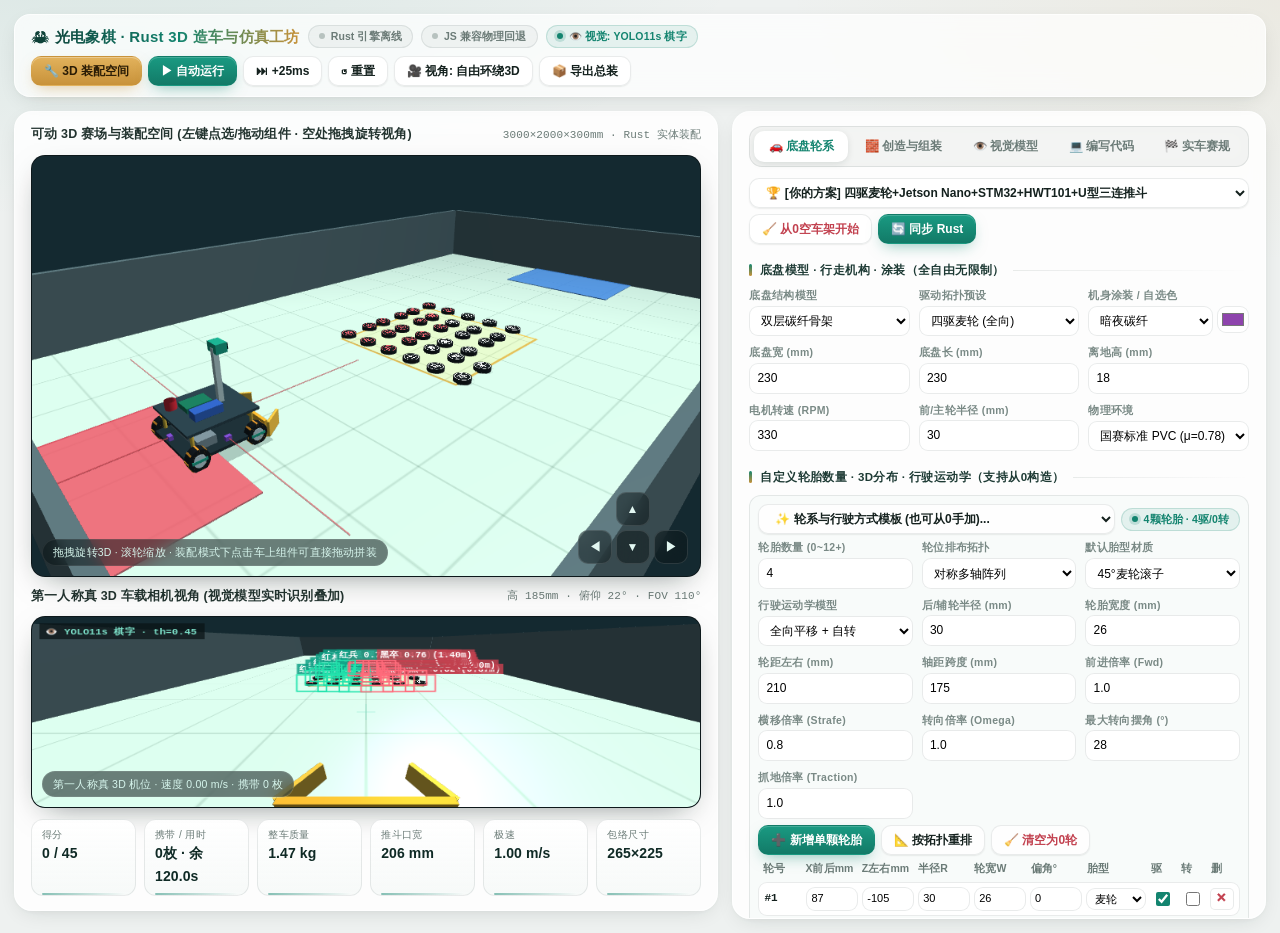
==== commit 20b3323a: "feat: high-fidelity 15th competition rules, flagship mecanum/diff presets, HWT101/BMI088 IMU drift, " ====
--- a/studio.html
+++ b/studio.html
@@ -445,7 +445,9 @@
         <div class="tab-pane active" id="tab-modules">
           <div class="row-actions">
             <select id="mModelPreset" class="btn" style="flex:1;">
-              <option value="">✨ 快速切换整车 3D 模型预设 (8套)...</option>
+              <option value="">✨ 快速切换整车 3D 模型预设 (含两套实战旗舰方案)...</option>
+              <option value="flagship_mecanum_nano" selected>🏆 [你的方案] 四驱麦轮+Jetson Nano+STM32+HWT101+U型三连推斗</option>
+              <option value="flagship_diff_k230">🥇 [推荐轻量化] 两轮差速+双万向球+K230+BMI088+U型三连推斗</option>
               <option value="std_mecanum">🏁 标准竞赛麦轮推斗车</option>
               <option value="roller_blitz">⚡ 高速滚筒三连收割机</option>
               <option value="tank_conveyor">🛡️ 重装履带传送带战车 (4枚连运)</option>
@@ -622,10 +624,20 @@
             </div>
             <div class="field"><label>传感光电套件</label>
               <select id="mSensorSuite">
+                <option value="tof4_ir" selected>4路 VL53L1X ToF(≤1mW) + 斗内红外</option>
                 <option value="laser3">3路安全激光 + 单目</option>
                 <option value="lidar360">360°顶部旋转激光雷达</option>
                 <option value="stereo_cam">双目立体视觉云台</option>
                 <option value="omni_ir">5路宽域激光 + 红外阵</option>
+              </select>
+            </div>
+            <div class="field"><label>陀螺仪 / IMU 选型</label>
+              <select id="mImuType">
+                <option value="hwt101" selected>维特 HWT101CT (&lt;0.2°/2min)</option>
+                <option value="bmi088">Bosch BMI088 (强抗麦轮震动)</option>
+                <option value="icm42688">TDK ICM-42688-P (低底噪)</option>
+                <option value="imu660ra">逐飞 IMU660RA (消费级6轴)</option>
+                <option value="mpu6050">普通 MPU6050 (明显温漂)</option>
               </select>
             </div>
             <div class="field"><label>动力电池方案</label>
@@ -719,8 +731,8 @@
           <div class="section-title">④ 全国光电设计竞赛 · 官方规则裁判与检录</div>
           <div class="row-actions">
             <select id="ruleModeSelect" class="btn" style="flex:1;">
-              <option value="official_180">🏆 官方标准赛 (180s · 误推黑棋-3分 · 300mm限框)</option>
-              <option value="official_120">⏱️ 官方冲刺赛 (120s · 误推黑棋-3分 · 300mm限框)</option>
+              <option value="official_120" selected>🏆 第十五届官方常规赛 (120s · 禁止夹吸 · &lt;2.5kg · 终场计分)</option>
+              <option value="golden_60">⚡ 官方 60s 金球加赛 (先有效进1枚己方棋即获胜)</option>
               <option value="free">🧪 自由调试模式 (无限时 · 不锁发车)</option>
             </select>
             <button class="btn primary" id="inspectBtn">📋 官方检录</button>
@@ -833,7 +845,8 @@
           <div class="form-grid">
             <div class="field"><label>仿真主控板型号</label>
               <select id="boardType">
-                <option value="K230_LINUX">CanMV K230 视觉主控</option>
+                <option value="JETSON_NANO_STM32" selected>Jetson Nano + STM32F407 双核</option>
+                <option value="K230_LINUX">CanMV K230 + STM32 视觉主控</option>
                 <option value="STM32_F4">STM32F407 实时电控板</option>
                 <option value="ESP32_S3">ESP32-S3 双核全向主控</option>
                 <option value="ARDUINO_MEGA">Arduino Mega 2560</option>
@@ -842,8 +855,8 @@
             <div class="field"><label>编程语言兼容模式</label>
               <select id="codeLang">
                 <option value="arduino_c">C / Arduino (setup / loop)</option>
-                <option value="micropython">Python / K230 MicroPython</option>
-                <option value="js_sdk">JavaScript 硬件 SDK / decide</option>
+                <option value="micropython">Python / K230 / Jetson</option>
+                <option value="js_sdk" selected>JavaScript 硬件 SDK / decide</option>
               </select>
             </div>
             <div class="field"><label>主控频率 (Hz)</label>
@@ -852,6 +865,8 @@
           </div>
           <div class="row-actions">
             <select id="strategyPreset" class="btn" style="flex:1;">
+              <option value="mecanum_adrc_pro" selected>[旗舰实战] 麦轮场地系+ADRC航向+三槽投递+偷家+脱困</option>
+              <option value="golden_goal_blitz">[金球加赛] 60s 极速单球绝杀固件</option>
               <option value="c_vision_pid">[C / Arduino] 麦轮逆解+视觉PID追子固件</option>
               <option value="py_k230_vision">[Python / K230] 视觉识别+PID闭环收子固件</option>
               <option value="c_pwm_circle">[C / Arduino] 逐轮PWM差速/麦轮直驱测试</option>
@@ -867,6 +882,15 @@
           </div>
           <div class="mono" id="boardStatus" style="color:var(--mint);">仿真板就绪：等待编译烧录...</div>
           <div class="mono" id="boardTeleHud" style="font-size:11px;color:#5c7279;padding:4px 8px;background:#eef5f7;border-radius:6px;border:1px solid #d7e4e8;">MCU: 0 ticks · 模式: 速度闭环 · 总线: 11.1V · PWM: [--]</div>
+          <div class="row-actions">
+            <select id="stepTestMode" class="btn" style="flex:1;">
+              <option value="fwd">📈 阶跃测误差: 直线前进 0.8 m/s (1.2s)</option>
+              <option value="lat">📈 阶跃测误差: 麦轮纯横移 0.5 m/s (1.2s)</option>
+              <option value="yaw">📈 阶跃测误差: 原地转向 90° (1.2s)</option>
+            </select>
+            <button class="btn gold" id="runStepTestBtn">🧪 运行阶跃测误差</button>
+          </div>
+          <div class="mono" id="stepTestResult" style="font-size:11px;padding:4px 8px;background:#0e1e24;color:#8cf7d8;border-radius:8px;">阶跃测误差就绪：点击「运行阶跃测误差」在 WASM 内核中实测上升时间、超调、静差与当前陀螺仪漂移</div>
           <textarea class="code-area" id="codeInput" style="min-height:175px;"></textarea>
           <div class="log-box" id="serialMonitor" style="max-height:95px;background:#0e1e24;color:#8cf7d8;font-family:ui-monospace,Consolas,monospace;">[串口监视器] 就绪 (支持 Serial.println / print / board.log)</div>
           <div class="log-box" id="mcpOut">MCP 接口就绪：stdio 命令 XiangqiMcpServer.exe 或 /api/mcp/call</div>
@@ -880,9 +904,153 @@
   <script>
     const $ = (id) => document.getElementById(id);
     const FIELD_W = 3.0, FIELD_D = 2.0, PIECE_R = 0.0335, PIECE_H = 0.017;
-    const GOAL = { minX: 0.05, maxX: 0.55, minZ: 0.65, maxZ: 1.35 };
+    // 第十五届官方细则：球门区 400×600 mm (无实体门柱)，中央堆放区 600×600 mm
+    const GOAL = { minX: 0.0, maxX: 0.40, minZ: 0.70, maxZ: 1.30 };
+    const ENEMY_GOAL = { minX: 2.60, maxX: 3.00, minZ: 0.70, maxZ: 1.30 };
 
     const STRATEGIES = {
+      mecanum_adrc_pro: `// 🏆 旗舰实战固件：麦轮场地坐标系 + 线性ADRC航向锁死 + 价值密度三槽投递 + 终局偷家 + 卡死自救
+let slotIdx = 0, retractTicks = 0, stuckTicks = 0, rescueTicks = 0;
+let adrcZ1 = 0, adrcZ2 = 0, adrcZ3 = 0; // 线性扩张状态观测器 (LESO)
+const GOAL_SLOTS_Z = [0.84, 1.00, 1.16]; // 上/中/下三槽分放，避免叠压不计分
+
+function setup(board) {
+  board.calibrateIMU();
+  board.log("🏆 [Nano+STM32] 麦轮 ADRC + 三阶段竞赛固件启动 (HWT101 + 4xToF + 红外对管)");
+}
+
+function normAng(a) {
+  while (a > Math.PI) a -= Math.PI * 2;
+  while (a < -Math.PI) a += Math.PI * 2;
+  return a;
+}
+
+// 场地坐标系速度 -> 车体系 (vFwd, vLat) + 线性 ADRC 航向角速度闭环
+function driveFieldOriented(board, vxW, vzW, targetYaw, dt) {
+  const imu = board.getIMU();
+  const y = imu.yaw;
+  const err = normAng(targetYaw - y);
+  // 简化二阶线性 ADRC 扰动观测器，抵抗推 2~3 枚棋子的偏心阻力矩
+  const wo = 18.0, b0 = 6.5;
+  const eObs = normAng(y - adrcZ1);
+  adrcZ1 = normAng(adrcZ1 + (adrcZ2 + 3 * wo * eObs) * dt);
+  adrcZ2 += (adrcZ3 + 3 * wo * wo * eObs + b0 * imu.omega) * dt;
+  adrcZ3 += (wo * wo * wo * eObs) * dt;
+  const u0 = 4.2 * err - 0.38 * imu.omega;
+  let omega = u0 - adrcZ3 / b0;
+  const hasPiece = board.readPocketIR() > 0;
+  const maxW = hasPiece ? 1.85 : 3.6;
+  omega = Math.max(-maxW, Math.min(maxW, omega));
+  const c = Math.cos(y), s = Math.sin(y);
+  const vFwd = c * vxW + s * vzW;
+  const vLat = -s * vxW + c * vzW;
+  board.setVelocity(vFwd, omega, vLat);
+}
+
+function loop(board) {
+  const dt = 1.0 / (board.hz || 50);
+  const imu = board.getIMU();
+  const tof = board.readToF4();
+  const hasPiece = board.readPocketIR() > 0;
+  const t = board.getTimeSec();
+
+  // 1. 单车卡死自救 (编码器速度异常 > 0.8s 自动后退 + 侧移脱困)
+  if (rescueTicks > 0) {
+    rescueTicks--;
+    board.setVelocity(-0.55, 1.4, 0.35);
+    return;
+  }
+  if (Math.hypot(imu.vFwd, imu.vLat) < 0.035 && t > 1.0) stuckTicks++;
+  else stuckTicks = 0;
+  if (stuckTicks > Math.round(0.8 * (board.hz || 50))) {
+    stuckTicks = 0; rescueTicks = Math.round(0.55 * (board.hz || 50));
+    board.log("⚠️ [卡死自救] 触发后退+横移脱困");
+    return;
+  }
+
+  // 2. 投递完后纯直线后退 130mm 脱钩，防止转向把已入区棋子带出压线
+  if (retractTicks > 0) {
+    retractTicks--;
+    board.setVelocity(-0.62, 0.0, 0.0);
+    return;
+  }
+
+  // 3. 终局偷家模式 (最后 25s 且我方视野已无高分红棋 -> 冲向对方球门清门)
+  const objs = board.camera_detect();
+  const highRed = objs.filter((p) => p.value >= 3);
+  if (t > 95 && highRed.length === 0 && !hasPiece) {
+    const dx = 2.75 - imu.x, dz = 1.0 - imu.z;
+    const d = Math.hypot(dx, dz) || 1;
+    driveFieldOriented(board, (dx / d) * 1.05, (dz / d) * 0.9, 0.0, dt);
+    return;
+  }
+
+  // 4. 推斗内有棋子：直奔当前投递槽 (上/中/下轮换防叠压)，推入深度 > 160mm 后脱钩
+  const slotZ = GOAL_SLOTS_Z[slotIdx % 3];
+  if (hasPiece) {
+    const gx = 0.22, gz = slotZ;
+    const dx = gx - imu.x, dz = gz - imu.z;
+    const d = Math.hypot(dx, dz);
+    if (imu.x < 0.28 && Math.abs(imu.z - slotZ) < 0.16) {
+      slotIdx++;
+      retractTicks = Math.round(0.32 * (board.hz || 50));
+      board.log("✅ 完成第 " + slotIdx + " 槽投递，直线后退脱钩");
+      return;
+    }
+    const spd = Math.min(0.92, Math.max(0.45, d * 1.6));
+    driveFieldOriented(board, (dx / (d || 1)) * spd, (dz / (d || 1)) * spd * 0.72, Math.PI, dt);
+    return;
+  }
+
+  // 5. 价值密度选目标 + 麦轮蟹行绕后 160mm 切入 (推斗提前锁死指向己方球门)
+  const target = objs[0];
+  if (!target) {
+    // 巡检中央区，绝不原地死转
+    const tx = imu.x < 1.3 ? 1.55 : 0.95;
+    driveFieldOriented(board, (tx - imu.x) * 0.8, (1.0 - imu.z) * 0.6, normAng(imu.yaw + 0.5), dt);
+    return;
+  }
+  const gx = 0.22, gz = slotZ;
+  const gdx = gx - target.x, gdz = gz - target.z;
+  const gl = Math.hypot(gdx, gdz) || 1;
+  // 绕到棋子背向球门 160mm 处切入
+  const behindX = target.x - (gdx / gl) * 0.17;
+  const behindZ = target.z - (gdz / gl) * 0.17;
+  const dToBehind = Math.hypot(behindX - imu.x, behindZ - imu.z);
+  const pushYaw = Math.atan2(gdz, gdx);
+  const aimX = (dToBehind < 0.12) ? gx : behindX;
+  const aimZ = (dToBehind < 0.12) ? gz : behindZ;
+  const ax = aimX - imu.x, az = aimZ - imu.z;
+  const al = Math.hypot(ax, az) || 1;
+  const spd = Math.min(1.05, Math.max(0.42, al * 2.4));
+  // 4路 ToF 贴墙软避障
+  let avoidX = 0, avoidZ = 0;
+  if (tof.front < 0.16) avoidX -= 0.25 * Math.cos(imu.yaw);
+  if (tof.left < 0.14) avoidZ += 0.22;
+  if (tof.right < 0.14) avoidZ -= 0.22;
+  driveFieldOriented(board, (ax / al) * spd + avoidX, (az / al) * spd * 0.8 + avoidZ, pushYaw, dt);
+}`,
+      golden_goal_blitz: `// ⚡ 60秒金球加赛模式：不计分值，极速锁定离己方球门最近的 1 枚己方棋子一击绝杀
+function setup(board) {
+  board.calibrateIMU();
+  board.log("⚡ [金球加赛模式] 忽略分值，极速直奔最近己方棋子!");
+}
+function loop(board) {
+  const imu = board.getIMU();
+  const objs = board.camera_detect().slice().sort((a, b) => a.x - b.x);
+  const t = objs[0];
+  if (!t) { board.setVelocity(0.55, 1.5, 0); return; }
+  const gdx = 0.22 - t.x, gdz = 1.0 - t.z;
+  const gl = Math.hypot(gdx, gdz) || 1;
+  const aligned = imu.x > t.x + 0.05 && Math.abs(imu.z - t.z) < 0.11;
+  const aimX = aligned ? 0.18 : t.x - (gdx / gl) * 0.16;
+  const aimZ = aligned ? 1.0 : t.z - (gdz / gl) * 0.16;
+  const desired = Math.atan2(aimZ - imu.z, aimX - imu.x);
+  let diff = desired - imu.yaw;
+  while (diff > Math.PI) diff -= Math.PI * 2;
+  while (diff < -Math.PI) diff += Math.PI * 2;
+  board.setVelocity(Math.abs(diff) > 0.9 ? 0.25 : 1.05, Math.max(-3.6, Math.min(3.6, diff * 3.5)), 0);
+}`,
       c_vision_pid: `// Arduino / STM32 C++ 仿真板固件 (支持 setup / loop + 逐轮PWM)
 #define KP_TURN 2.6
 float targetDist = 0.0;
@@ -1033,13 +1201,14 @@
         strictMode: false,
       },
       referee: {
-        mode: "official_180",
-        limitSec: 180,
+        mode: "official_120",
+        limitSec: 120,
         penaltySec: 0,
         resetCount: 0,
         finished: false,
         inspectedOk: false,
       },
+      imuSim: { driftRad: 0, biasRadS: 0, type: "hwt101" },
       board: {
         type: "K230_LINUX",
         lang: "arduino_c",
@@ -1356,6 +1525,7 @@
       const layout = $("mLayoutMode")?.value || "grid";
       const redChars = ["帅","仕","仕","相","相","车","车","马","马","炮","炮","兵","兵","兵","兵","兵"];
       const blkChars = ["将","士","士","象","象","车","车","马","马","炮","炮","卒","卒","卒","卒","卒"];
+      const pieceVals = [10, 2, 2, 2, 2, 5, 5, 3, 3, 3, 3, 1, 1, 1, 1, 1];
       for (let i = 0; i < 32; i++) {
         const isRed = i < 16;
         let x, z;
@@ -1380,7 +1550,7 @@
         }
         state.pieces.push({
           id: i, isRed, label: isRed ? redChars[i] : blkChars[i - 16],
-          value: isRed ? (i === 0 ? 5 : 2) : 0,
+          value: isRed ? pieceVals[i] : 0,
           x, z, vx: 0, vz: 0, scored: false, held: false
         });
       }
@@ -1659,14 +1829,11 @@
         gl.uniformMatrix4fv(loc.uVP, false, vp);
         gl.uniform3fv(loc.uEyePos, eyePos);
 
-        // 3D 比赛场地地板 (带 250mm 网格纹理) + 球门立体柱 + 300mm 围挡
+        // 3D 比赛场地地板 (第十五届官方细则：400×600mm 齐平球门区无实体门柱 + 600×600mm 中央堆放区 + 300mm 围挡)
         drawMesh(boxMesh, M4.trs(FIELD_W*0.5, -0.01, FIELD_D*0.5, 0, FIELD_W, 0.02, FIELD_D), [1, 1, 1, 1], floorTex);
-        drawMesh(boxMesh, M4.trs(0.30, 0.002, 1.0, 0, 0.50, 0.004, 0.70), [0.85, 0.30, 0.36, 0.85]);
-        drawMesh(boxMesh, M4.trs(2.70, 0.002, 1.0, 0, 0.50, 0.004, 0.70), [0.24, 0.48, 0.82, 0.85]);
-        for (const gz of [0.65, 1.35]) {
-          drawMesh(boxMesh, M4.trs(0.55, 0.06, gz, 0, 0.022, 0.12, 0.022), [0.90, 0.32, 0.38, 1]);
-          drawMesh(boxMesh, M4.trs(2.45, 0.06, gz, 0, 0.022, 0.12, 0.022), [0.26, 0.52, 0.88, 1]);
-        }
+        drawMesh(boxMesh, M4.trs(0.20, 0.002, 1.0, 0, 0.40, 0.004, 0.60), [0.85, 0.30, 0.36, 0.85]);
+        drawMesh(boxMesh, M4.trs(2.80, 0.002, 1.0, 0, 0.40, 0.004, 0.60), [0.24, 0.48, 0.82, 0.85]);
+        drawMesh(boxMesh, M4.trs(1.50, 0.0015, 1.0, 0, 0.60, 0.003, 0.60), [0.92, 0.78, 0.35, 0.26]);
         drawMesh(boxMesh, M4.trs(FIELD_W*0.5, 0.15, -0.015, 0, FIELD_W, 0.30, 0.03), [0.34, 0.42, 0.45, 1]);
         drawMesh(boxMesh, M4.trs(FIELD_W*0.5, 0.15, FIELD_D+0.015, 0, FIELD_W, 0.30, 0.03), [0.34, 0.42, 0.45, 1]);
         drawMesh(boxMesh, M4.trs(-0.015, 0.15, FIELD_D*0.5, 0, 0.03, 0.30, FIELD_D), [0.34, 0.42, 0.45, 1]);
@@ -1878,6 +2045,18 @@
             for (let k = 0; k < 8; k++) {
               const a = (k / 8) * Math.PI * 2 + r.mechPhase * 0.25;
               drawMesh(boxMesh, M4.mul(baseM, M4.trs(Math.cos(a)*0.34, topY+0.048, Math.sin(a)*0.34, -a, 0.68, 0.0022, 0.0022)), [0.18, 0.96, 0.58, 0.45]);
+            }
+          } else if (sensorSuite === "tof4_ir") {
+            // 4路 VL53L1X I类安全激光 (前/后/左/右) + 推斗背板红外对管
+            const tofDirs = [
+              [cl*0.48, 0, 0],
+              [-cl*0.48, 0, Math.PI],
+              [0, -cw*0.48, -Math.PI*0.5],
+              [0, cw*0.48, Math.PI*0.5],
+            ];
+            for (const [tx, tz, ang] of tofDirs) {
+              drawMesh(boxMesh, M4.mul(baseM, M4.trs(tx, deckY+0.022, tz, -ang, 0.012, 0.012, 0.018)), [0.48, 0.28, 0.76, 1]);
+              drawMesh(boxMesh, M4.mul(baseM, M4.trs(tx + Math.cos(ang)*0.24, deckY+0.022, tz + Math.sin(ang)*0.24, -ang, 0.48, 0.0024, 0.0024)), [0.96, 0.28, 0.32, 0.55]);
             }
           } else {
             const rays = sensorSuite === "omni_ir" ? [-0.52, -0.26, 0, 0.26, 0.52] : [-0.26, 0, 0.26];
@@ -2205,6 +2384,7 @@
     }
 
     function stepPhysics(dt) {
+      stepImuDrift(dt);
       const manualActive = state.keys.w || state.keys.s || state.keys.a || state.keys.d || state.keys.q || state.keys.e;
       const rearMod = $("mRearMod")?.value || "none";
       const ws = state.customWheels || [];
@@ -2532,34 +2712,35 @@
       }
 
       const redScore = state.pieces.filter((p) => p.scored && p.isRed).reduce((a, p) => a + p.value, 0);
-      const wrongCnt = state.pieces.filter((p) => !p.isRed && !p.held && p.x >= GOAL.minX && p.x <= GOAL.maxX && p.z >= GOAL.minZ && p.z <= GOAL.maxZ).length;
-      const penPts = wrongCnt * 3;
-      const netScore = redScore - penPts;
+      const trappedEnemy = state.pieces.filter((p) => !p.isRed && !p.held && p.x >= GOAL.minX && p.x <= GOAL.maxX && p.z >= GOAL.minZ && p.z <= GOAL.maxZ).length;
+      const netScore = redScore; // 第十五届细则 5.1：终场己方球门内己方棋子分值计分，对方棋子在己门不扣分
       const heldNow = state.pieces.filter((p) => p.held).length;
       const spdNow = Math.hypot(r.v, r.vLat || 0);
       const effTime = state.time + (state.referee.penaltySec || 0);
-      const limitSec = state.referee.mode === "official_180" ? 180 : (state.referee.mode === "official_120" ? 120 : 0);
+      const limitSec = state.referee.mode === "official_120" ? 120 : (state.referee.mode === "golden_60" ? 60 : 0);
       const remSec = limitSec > 0 ? Math.max(0, limitSec - effTime) : null;
+      const goldenWin = state.referee.mode === "golden_60" && redScore > 0;
       if (state.running && limitSec > 0 && !state.referee.finished) {
-        if (remSec <= 0 || redScore >= 45) {
+        if (remSec <= 0 || redScore >= 45 || goldenWin) {
           state.referee.finished = true;
           state.running = false;
-          if ($("runBtn")) $("runBtn").textContent = "▶ 运行";
-          const reason = redScore >= 45 ? "全收红棋提前完赛!" : "比赛时间到!";
-          log(`🏆 [官方裁判] ${reason} 净得分 ${netScore} (红棋+${redScore}, 误推黑棋${wrongCnt}枚-${penPts}) · 有效用时 ${effTime.toFixed(1)}s`);
+          if ($("runBtn")) $("runBtn").textContent = "▶ 自动运行";
+          const reason = goldenWin ? "⚡ 金球加赛率先有效进球获胜!" : (redScore >= 45 ? "全收红棋提前完赛!" : "120s 常规赛时间到!");
+          log(`🏆 [第十五届裁判] ${reason} 得分 ${netScore}/45 (困住敌棋 ${trappedEnemy}枚) · 用时 ${effTime.toFixed(1)}s · 整车 ${(state.resolved?.total_mass ?? 1.5).toFixed(2)}kg`);
           saveMatchRecord({
-            net: netScore, red: redScore, wrong: wrongCnt, pen: state.referee.penaltySec, time: effTime,
-            mode: state.referee.mode === "official_120" ? "冲刺赛" : "标准赛",
-            board: $("boardType")?.value || "K230_LINUX",
+            net: netScore, red: redScore, wrong: trappedEnemy, pen: state.referee.penaltySec, time: effTime,
+            mode: state.referee.mode === "golden_60" ? "金球加赛" : "120s常规赛",
+            board: $("boardType")?.value || "JETSON_NANO_STM32",
             date: new Date().toLocaleString("zh-CN", { month: "2-digit", day: "2-digit", hour: "2-digit", minute: "2-digit" }),
           });
         }
       }
-      $("tScore").textContent = wrongCnt > 0 ? `${netScore} (${redScore}-${penPts})` : `${netScore} / 45`;
+      $("tScore").textContent = `${netScore} / 45`;
       $("tTime").textContent = remSec !== null ? `${heldNow}枚 · 余${remSec.toFixed(1)}s` : `${heldNow}枚 · ${effTime.toFixed(1)}s`;
       if ($("refScoreboard")) {
         const tag = state.referee.finished ? "【已完赛】" : (limitSec > 0 ? `剩余 ${remSec.toFixed(1)}s` : `自由模式 ${effTime.toFixed(1)}s`);
-        $("refScoreboard").textContent = `官方计分板: 净得分 ${netScore} (红棋 +${redScore} · 误推黑棋 ${wrongCnt}枚 -${penPts} · 复位罚时 +${state.referee.penaltySec}s) · ${tag}`;
+        const imuDriftDeg = ((state.imuSim?.driftRad || 0) * 180 / Math.PI).toFixed(2);
+        $("refScoreboard").textContent = `第十五届计分板: 有效得分 ${netScore}/45 · 门内困敌棋 ${trappedEnemy}枚 · IMU漂移 ${imuDriftDeg}° · ${tag}`;
       }
       if ($("fpHud")) {
         const wt = state.wasmTele;
@@ -2580,13 +2761,10 @@
       box.scrollTop = box.scrollHeight;
     }
 
-    function readLaserRay(rayIdx) {
-      const suite = $("mSensorSuite")?.value || "laser3";
-      const angles = suite === "omni_ir" ? [-0.52, -0.26, 0, 0.26, 0.52] : [-0.26, 0, 0.26];
-      const relAng = angles[Math.max(0, Math.min(angles.length - 1, rayIdx | 0))] || 0;
+    function castToFRay(relAng, maxR = 2.5) {
       const ang = state.robot.yaw + relAng;
       const dx = Math.cos(ang), dz = Math.sin(ang);
-      let minD = 2.5;
+      let minD = maxR;
       if (dx > 1e-4) minD = Math.min(minD, (FIELD_W - state.robot.x) / dx);
       if (dx < -1e-4) minD = Math.min(minD, (0.0 - state.robot.x) / dx);
       if (dz > 1e-4) minD = Math.min(minD, (FIELD_D - state.robot.z) / dz);
@@ -2600,7 +2778,50 @@
           if (perp < PIECE_R + 0.015) minD = Math.min(minD, proj - PIECE_R);
         }
       }
-      return Math.max(0.02, minD);
+      return Math.max(0.02, minD + (Math.random() - 0.5) * 0.004);
+    }
+
+    function readLaserRay(rayIdx) {
+      const suite = $("mSensorSuite")?.value || "tof4_ir";
+      if (suite === "tof4_ir") {
+        const dirs = [0, Math.PI, -Math.PI * 0.5, Math.PI * 0.5];
+        return castToFRay(dirs[Math.max(0, Math.min(3, rayIdx | 0))], 3.5);
+      }
+      const angles = suite === "omni_ir" ? [-0.52, -0.26, 0, 0.26, 0.52] : [-0.26, 0, 0.26];
+      const relAng = angles[Math.max(0, Math.min(angles.length - 1, rayIdx | 0))] || 0;
+      return castToFRay(relAng, 2.5);
+    }
+
+    function readToF4() {
+      return {
+        front: castToFRay(0, 3.5),
+        back: castToFRay(Math.PI, 3.5),
+        left: castToFRay(-Math.PI * 0.5, 3.5),
+        right: castToFRay(Math.PI * 0.5, 3.5),
+      };
+    }
+
+    function readPocketIR() {
+      const fx = Math.cos(state.robot.yaw), fz = Math.sin(state.robot.yaw);
+      const sw = (Number($("mScoopW")?.value) || 220) / 1000;
+      for (const p of state.pieces) {
+        if (p.held) return 1;
+        const dx = p.x - state.robot.x, dz = p.z - state.robot.z;
+        const fwd = dx * fx + dz * fz;
+        const lat = Math.abs(-dx * fz + dz * fx);
+        if (fwd > 0.07 && fwd < 0.22 && lat < sw * 0.54) return 1;
+      }
+      return 0;
+    }
+
+    function stepImuDrift(dt) {
+      const imuType = $("mImuType")?.value || "hwt101";
+      const driftDegPerS = { hwt101: 0.0015, bmi088: 0.004, icm42688: 0.006, imu660ra: 0.018, mpu6050: 0.055 }[imuType] ?? 0.004;
+      const isMecanum = ($("mTireType")?.value || "mecanum") === "mecanum";
+      const spd = Math.hypot(state.robot.v || 0, state.robot.vLat || 0);
+      const vibGain = (imuType === "hwt101" || imuType === "bmi088") ? 1.15 : (isMecanum ? (1.0 + spd * 1.4) : 1.0);
+      state.imuSim.type = imuType;
+      state.imuSim.driftRad += (driftDegPerS * Math.PI / 180) * vibGain * dt;
     }
 
     function updateBoardTeleHud() {
@@ -2673,18 +2894,26 @@
         getWheelRPS: (i = 0) => Number((b.wheelRPS[i | 0] || 0).toFixed(3)),
         getHeldCount: () => state.pieces.filter((p) => p.held).length,
         getMaxHold: () => ({ none: 0, roller: 4, conveyor: 5, funnel_gate: 5, pincer_claw: 2, gripper: 2, mag_arm: 2, vacuum: 2, forklift: 2, u_scoop: 1, plow_v: 0, brush: 0 }[$("mDeviceKind")?.value || "u_scoop"] ?? 1),
-        getGoalPos: () => ({ x: 0.25, z: 1.0 }),
+        getGoalPos: () => ({ x: 0.20, z: 1.0 }),
         getTimeSec: () => state.time,
-        getIMU: () => ({
-          yaw: state.robot.yaw,
-          yawDeg: (state.robot.yaw * 180) / Math.PI,
-          omega: state.robot.omega,
-          vFwd: state.robot.v,
-          vLat: state.robot.vLat || 0,
-          pitchDeg: ((state.robot.pitch || 0) * 180) / Math.PI,
-          x: state.robot.x,
-          z: state.robot.z,
-        }),
+        calibrateIMU: () => { state.imuSim.driftRad = 0; },
+        readToF4: () => readToF4(),
+        readPocketIR: () => readPocketIR(),
+        getIMU: () => {
+          const yawMeas = state.robot.yaw + (state.imuSim?.driftRad || 0);
+          return {
+            yaw: yawMeas,
+            yawDeg: (yawMeas * 180) / Math.PI,
+            yawTrue: state.robot.yaw,
+            driftDeg: ((state.imuSim?.driftRad || 0) * 180) / Math.PI,
+            omega: state.robot.omega,
+            vFwd: state.robot.v,
+            vLat: state.robot.vLat || 0,
+            pitchDeg: ((state.robot.pitch || 0) * 180) / Math.PI,
+            x: state.robot.x,
+            z: state.robot.z,
+          };
+        },
         imu: () => api.getIMU(),
         getBatteryVoltage: () => state.wasmTele?.busV ?? 11.1,
         getBatteryPct: () => state.wasmTele?.batPct ?? 100,
@@ -3203,6 +3432,8 @@
     });
 
     const MODEL_PRESETS = {
+      flagship_mecanum_nano: { frame: "dual_deck", wheelTpl: "mecanum_4w", theme: "carbon", dev: "u_scoop", rear: "none", sen: "tof4_ir", imu: "hwt101", board: "JETSON_NANO_STM32", strat: "mecanum_adrc_pro", bat: "3s_1500", w: 230, l: 230, gc: 18, rpm: 330, sw: 220, my: 2, lwd: 75, lws: -35, rwd: 75, rws: -35, ch: 250, cp: 30 },
+      flagship_diff_k230:    { frame: "dual_deck", wheelTpl: "diamond_4w", theme: "titanium", dev: "u_scoop", rear: "none", sen: "tof4_ir", imu: "bmi088", board: "K230_LINUX", strat: "mecanum_adrc_pro", bat: "3s_1500", w: 210, l: 190, gc: 18, rpm: 330, sw: 220, my: 2, lwd: 75, lws: -35, rwd: 75, rws: -35, ch: 250, cp: 30 },
       std_mecanum:    { frame: "dual_deck",   wheelTpl: "mecanum_4w",  theme: "carbon",   dev: "u_scoop",     rear: "none",          sen: "laser3",     bat: "3s_1500", w: 215, l: 235, gc: 18, rpm: 420, sw: 195, my: 2, lwd: 36, lws: 12, rwd: 36, rws: 12, ch: 185, cp: 22 },
       roller_blitz:   { frame: "low_rider",   wheelTpl: "mecanum_4w",  theme: "cobalt",   dev: "roller",      rear: "storage_bin",   sen: "stereo_cam", bat: "4s_2200", w: 210, l: 230, gc: 14, rpm: 540, sw: 210, my: 2, lwd: 30, lws: 12, rwd: 30, rws: 12, ch: 175, cp: 24 },
       tank_conveyor:  { frame: "armored_box", wheelTpl: "tracked_tank",theme: "olive",    dev: "conveyor",    rear: "counterweight", sen: "omni_ir",    bat: "4s_2200", w: 225, l: 245, gc: 20, rpm: 500, sw: 210, my: 2, lwd: 28, lws: 10, rwd: 28, rws: 10, ch: 205, cp: 25 },
@@ -3222,6 +3453,14 @@
       $("mScoopW").value = p.sw; $("mMountY").value = p.my;
       $("mLwD").value = p.lwd; $("mLwS").value = p.lws; $("mRwD").value = p.rwd; $("mRwS").value = p.rws;
       $("mCamH").value = p.ch; $("mCamP").value = p.cp;
+      if (p.imu && $("mImuType")) $("mImuType").value = p.imu;
+      if (p.board && $("boardType")) $("boardType").value = p.board;
+      if (p.strat && $("strategyPreset") && STRATEGIES[p.strat]) {
+        $("strategyPreset").value = p.strat;
+        if ($("codeLang")) $("codeLang").value = "js_sdk";
+        $("codeInput").value = STRATEGIES[p.strat];
+        compileStrategy();
+      }
       if ($("mWheelTemplate")) $("mWheelTemplate").value = p.wheelTpl;
       await applyWheelTemplate(p.wheelTpl, false);
       await syncModulesToRust();
@@ -3872,22 +4111,24 @@
 
     function runOfficialInspection() {
       const env = state.resolved?.envelope || [0.265, 0.225, 0.19];
-      const lMm = Math.round(env[0] * 1000), wMm = Math.round(env[1] * 1000), hMm = Math.round((Number($("mCamH")?.value) || 185) + 35);
-      const massKg = state.resolved?.total_mass ?? 1.47;
+      const lMm = Math.round(env[0] * 1000), wMm = Math.round(env[1] * 1000), hMm = Math.round((Number($("mCamH")?.value) || 250) + 35);
+      const massKg = state.resolved?.total_mass ?? 1.55;
+      const devKind = $("mDeviceKind")?.value || "u_scoop";
+      const legalMech = ["u_scoop", "roller", "brush", "plow_v", "none"].includes(devKind);
       const inBox = lMm <= 300 && wMm <= 300 && hMm <= 300;
-      const inWeight = massKg <= 3.0;
-      const inStart = state.robot.x >= GOAL.minX && state.robot.x <= GOAL.maxX + 0.08 && state.robot.z >= GOAL.minZ && state.robot.z <= GOAL.maxZ;
+      const inWeight = massKg < 2.5;
+      const inStart = state.robot.x >= GOAL.minX && state.robot.x <= GOAL.maxX + 0.12 && state.robot.z >= GOAL.minZ && state.robot.z <= GOAL.maxZ;
       const hasBoard = Boolean(state.board.loopFn || state.board.legacyFn);
-      const ok = inBox && inWeight && inStart && hasBoard;
+      const ok = inBox && inWeight && legalMech && inStart && hasBoard;
       state.referee.inspectedOk = ok;
       state.workshop.stepsDone[5] = ok;
       renderBuildSteps();
       const rep = $("inspectReport");
       if (rep) {
         rep.style.color = ok ? "var(--mint)" : "var(--red)";
-        rep.textContent = `${ok ? "✅ 官方检录通过" : "❌ 官方检录未通过"} | 尺寸 ${lMm}×${wMm}×${hMm}mm (≤300:${inBox ? "✓" : "超限"}) · 质量 ${massKg.toFixed(2)}kg (≤3.0:${inWeight ? "✓" : "超重"}) · 出发区(${inStart ? "✓" : "未归位"}) · 自主固件(${hasBoard ? "✓" : "未烧录"})`;
-      }
-      log(ok ? "📋 [官方检录] 全部指标合格，允许进入正式比赛!" : "⚠️ [官方检录] 存在不合规项，请调整尺寸/重量/复位后重新检录");
+        rep.textContent = `${ok ? "✅ 第十五届官方检录通过" : "❌ 官方检录未通过"} | 尺寸 ${lMm}×${wMm}×${hMm}mm (≤300:${inBox ? "✓" : "超限"}) · 质量 ${massKg.toFixed(2)}kg (<2.5:${inWeight ? "✓" : "超重"}) · 贴地滑推机构(${legalMech ? "✓" : "违规:禁止夹吸铲托"}) · 出发区(${inStart ? "✓" : "未归位"})`;
+      }
+      log(ok ? "📋 [第十五届检录] 全部指标合格，允许进入 120s 正式对抗!" : "⚠️ [第十五届检录] 不合规（请检查 300mm / <2.5kg / 禁止夹持吸盘机构）");
       return ok;
     }
 
@@ -3993,16 +4234,76 @@
       log(`🚩 [官方裁判] 已执行人工复位至出发区（累计第 ${state.referee.resetCount} 次，罚时 +5s，总罚时 +${state.referee.penaltySec}s）`);
     });
 
+    $("runStepTestBtn")?.addEventListener("click", () => {
+      const mode = $("stepTestMode")?.value || "fwd";
+      const target = mode === "fwd" ? 0.8 : (mode === "lat" ? 0.5 : Math.PI * 0.5);
+      const wasRunning = state.running;
+      state.running = false;
+      state.imuSim.driftRad = 0;
+      initPieces();
+      const dt = 0.01, totalSteps = 120;
+      const samples = [];
+      let peak = 0, t10 = null, t90 = null, settleMs = 1200, maxYawDrift = 0;
+      const yaw0 = state.robot.yaw;
+      for (let k = 0; k < totalSteps; k++) {
+        stepImuDrift(dt);
+        let cmdV = 0, cmdLat = 0, cmdW = 0;
+        if (mode === "fwd") cmdV = target;
+        else if (mode === "lat") cmdLat = target;
+        else {
+          const err = target - (state.robot.yaw - yaw0);
+          cmdW = Math.max(-3.6, Math.min(3.6, err * 4.5 - state.robot.omega * 0.35));
+        }
+        if (state.wasmReady && state.wasm) {
+          state.wasm.wasm_step(dt, 1, cmdV, cmdLat, cmdW);
+          readWasmOut();
+        }
+        const val = mode === "fwd" ? state.robot.v : (mode === "lat" ? (state.robot.vLat || 0) : (state.robot.yaw - yaw0));
+        samples.push(val);
+        if (val > peak) peak = val;
+        if (t10 === null && val >= target * 0.10) t10 = k * 10;
+        if (t90 === null && val >= target * 0.90) t90 = k * 10;
+        if (Math.abs(val - target) > Math.abs(target) * 0.03) settleMs = (k + 1) * 10;
+        if (mode !== "yaw") maxYawDrift = Math.max(maxYawDrift, Math.abs((state.robot.yaw - yaw0) * 180 / Math.PI));
+      }
+      const riseMs = (t10 !== null && t90 !== null) ? Math.max(10, t90 - t10) : 1200;
+      const overshoot = Math.max(0, ((peak - target) / Math.max(1e-4, target)) * 100);
+      const tail = samples.slice(-20);
+      const steady = tail.reduce((a, b) => a + b, 0) / Math.max(1, tail.length);
+      const steadyErr = Math.abs(target - steady);
+      const imuDrift = Math.abs((state.imuSim.driftRad || 0) * 180 / Math.PI) * 100; // projected 120s drift
+      const imuName = $("mImuType")?.value || "hwt101";
+      const outTxt = `📈 [${mode.toUpperCase()} 1.2s实测] 上升 ${riseMs}ms · 超调 ${overshoot.toFixed(1)}% · 调节 ${settleMs}ms · 静差 ${steadyErr.toFixed(3)} · 偏航 ${maxYawDrift.toFixed(2)}° · ${imuName} 2min预估漂移 ${imuDrift.toFixed(2)}°`;
+      if ($("stepTestResult")) $("stepTestResult").textContent = outTxt;
+      log(outTxt);
+      initPieces();
+      state.running = wasRunning;
+    });
+
     renderBomCatalog();
     calcSliceEstimate();
     renderPrintedList();
     renderBuildSteps();
 
+    // 默认直接加载「🏆 你的旗舰麦轮方案 (Jetson Nano + STM32 + HWT101 + 4xToF + U型三连推斗 + ADRC三阶段固件)」
+    const defP = MODEL_PRESETS.flagship_mecanum_nano;
+    if (defP) {
+      $("mChassisStyle").value = defP.frame; $("mThemeColor").value = defP.theme;
+      $("mDeviceKind").value = defP.dev; $("mRearMod").value = defP.rear;
+      $("mSensorSuite").value = defP.sen; $("mBatterySpec").value = defP.bat;
+      if ($("mImuType")) $("mImuType").value = defP.imu;
+      if ($("boardType")) $("boardType").value = defP.board;
+      $("mChassisW").value = defP.w; $("mChassisL").value = defP.l;
+      $("mGroundClear").value = defP.gc; $("mRpm").value = defP.rpm;
+      $("mScoopW").value = defP.sw; $("mMountY").value = defP.my;
+      $("mLwD").value = defP.lwd; $("mLwS").value = defP.lws; $("mRwD").value = defP.rwd; $("mRwS").value = defP.rws;
+      $("mCamH").value = defP.ch; $("mCamP").value = defP.cp;
+    }
     state.customWheels = generateWheelLayout("symmetric_axles", 4);
     renderWheelList();
-    if ($("strategyPreset")) $("strategyPreset").value = "c_vision_pid";
-    if ($("codeLang")) $("codeLang").value = "arduino_c";
-    $("codeInput").value = STRATEGIES.c_vision_pid;
+    if ($("strategyPreset")) $("strategyPreset").value = "mecanum_adrc_pro";
+    if ($("codeLang")) $("codeLang").value = "js_sdk";
+    $("codeInput").value = STRATEGIES.mecanum_adrc_pro;
     compileStrategy();
     initPieces();
     initWasmPhysics();
